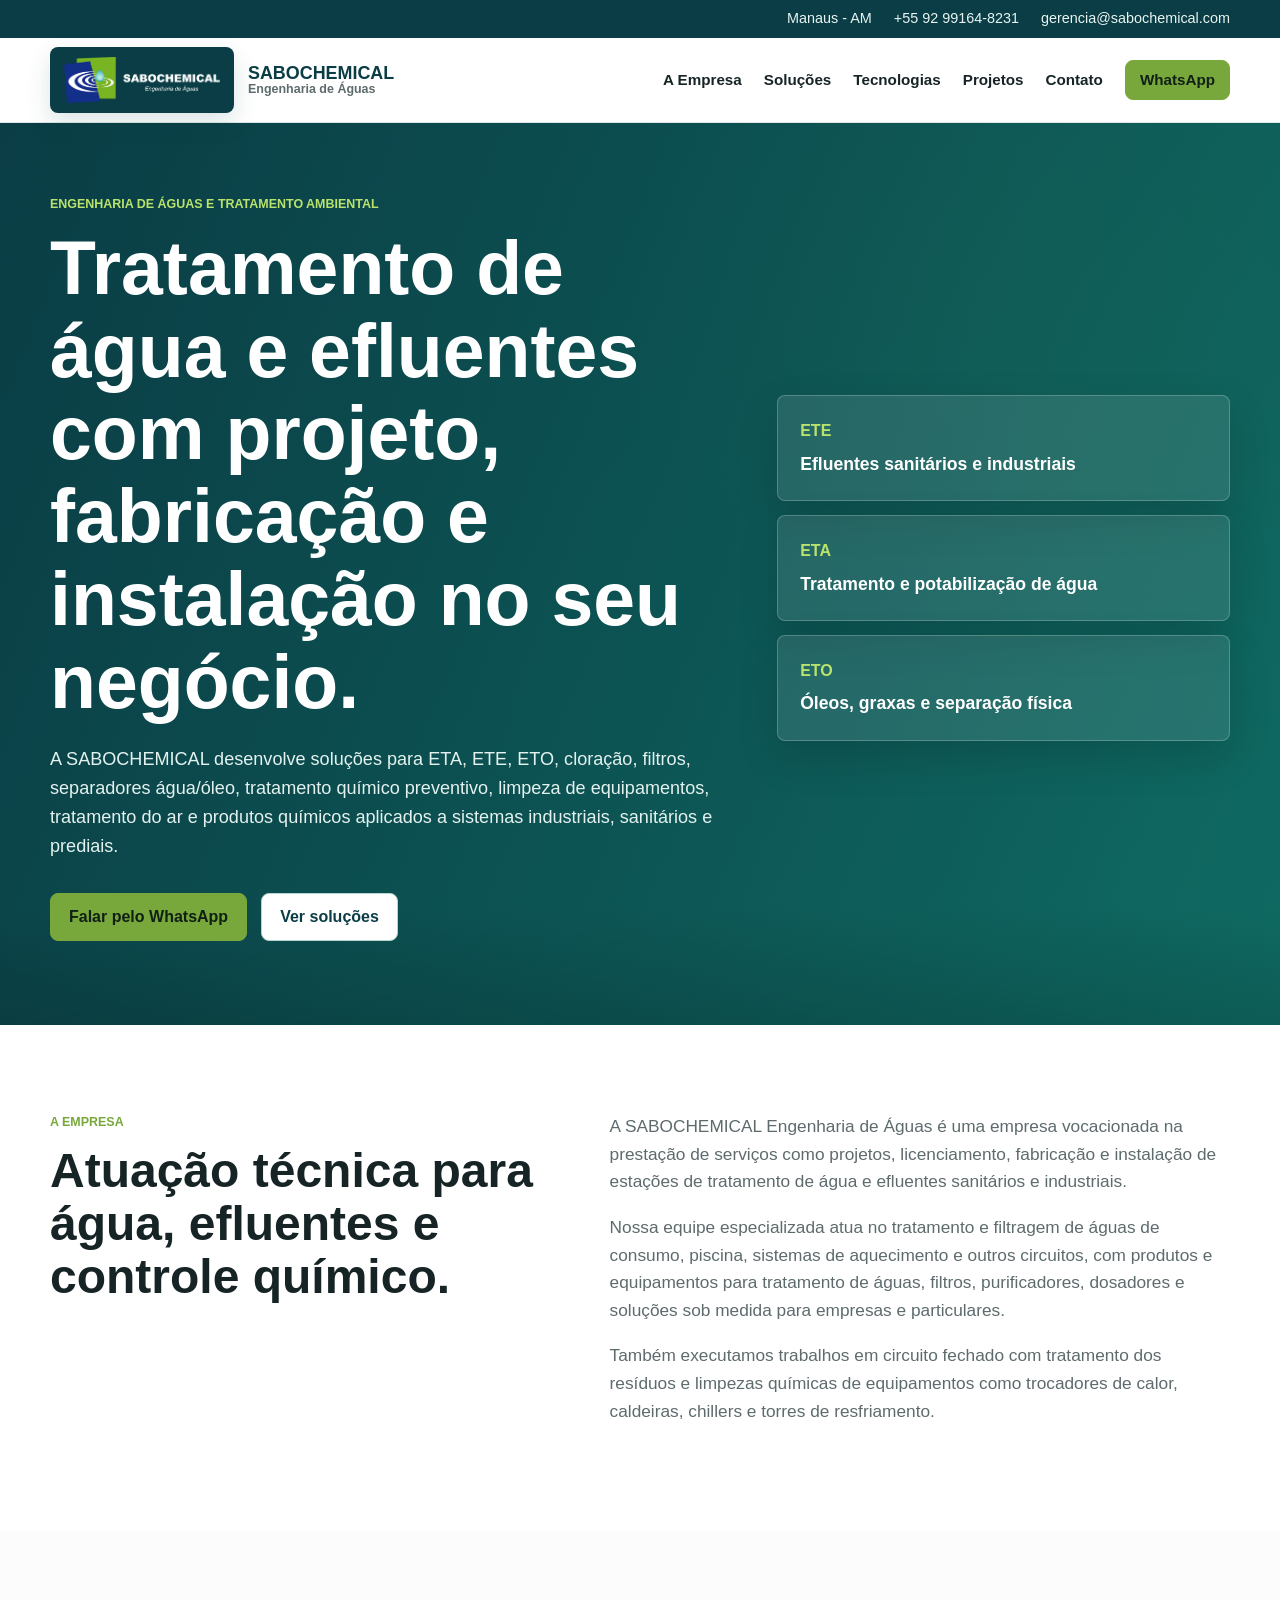
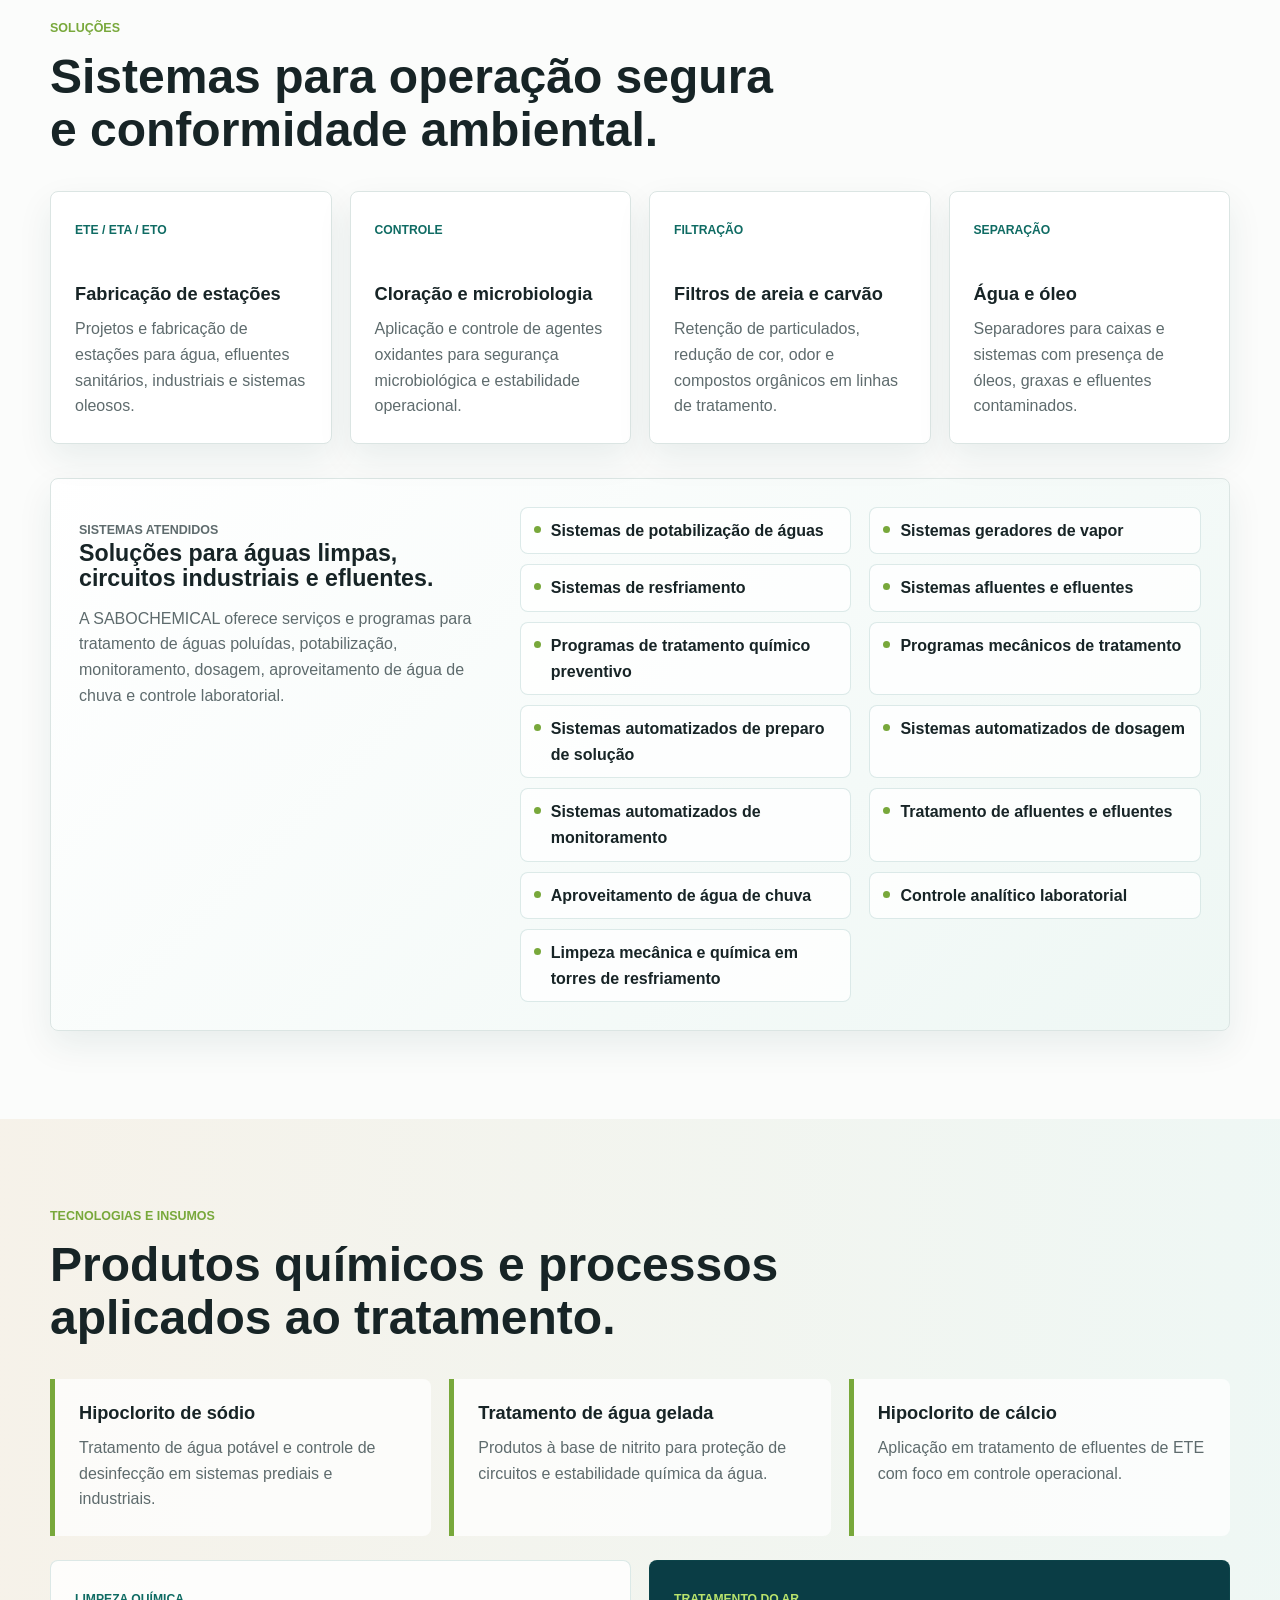
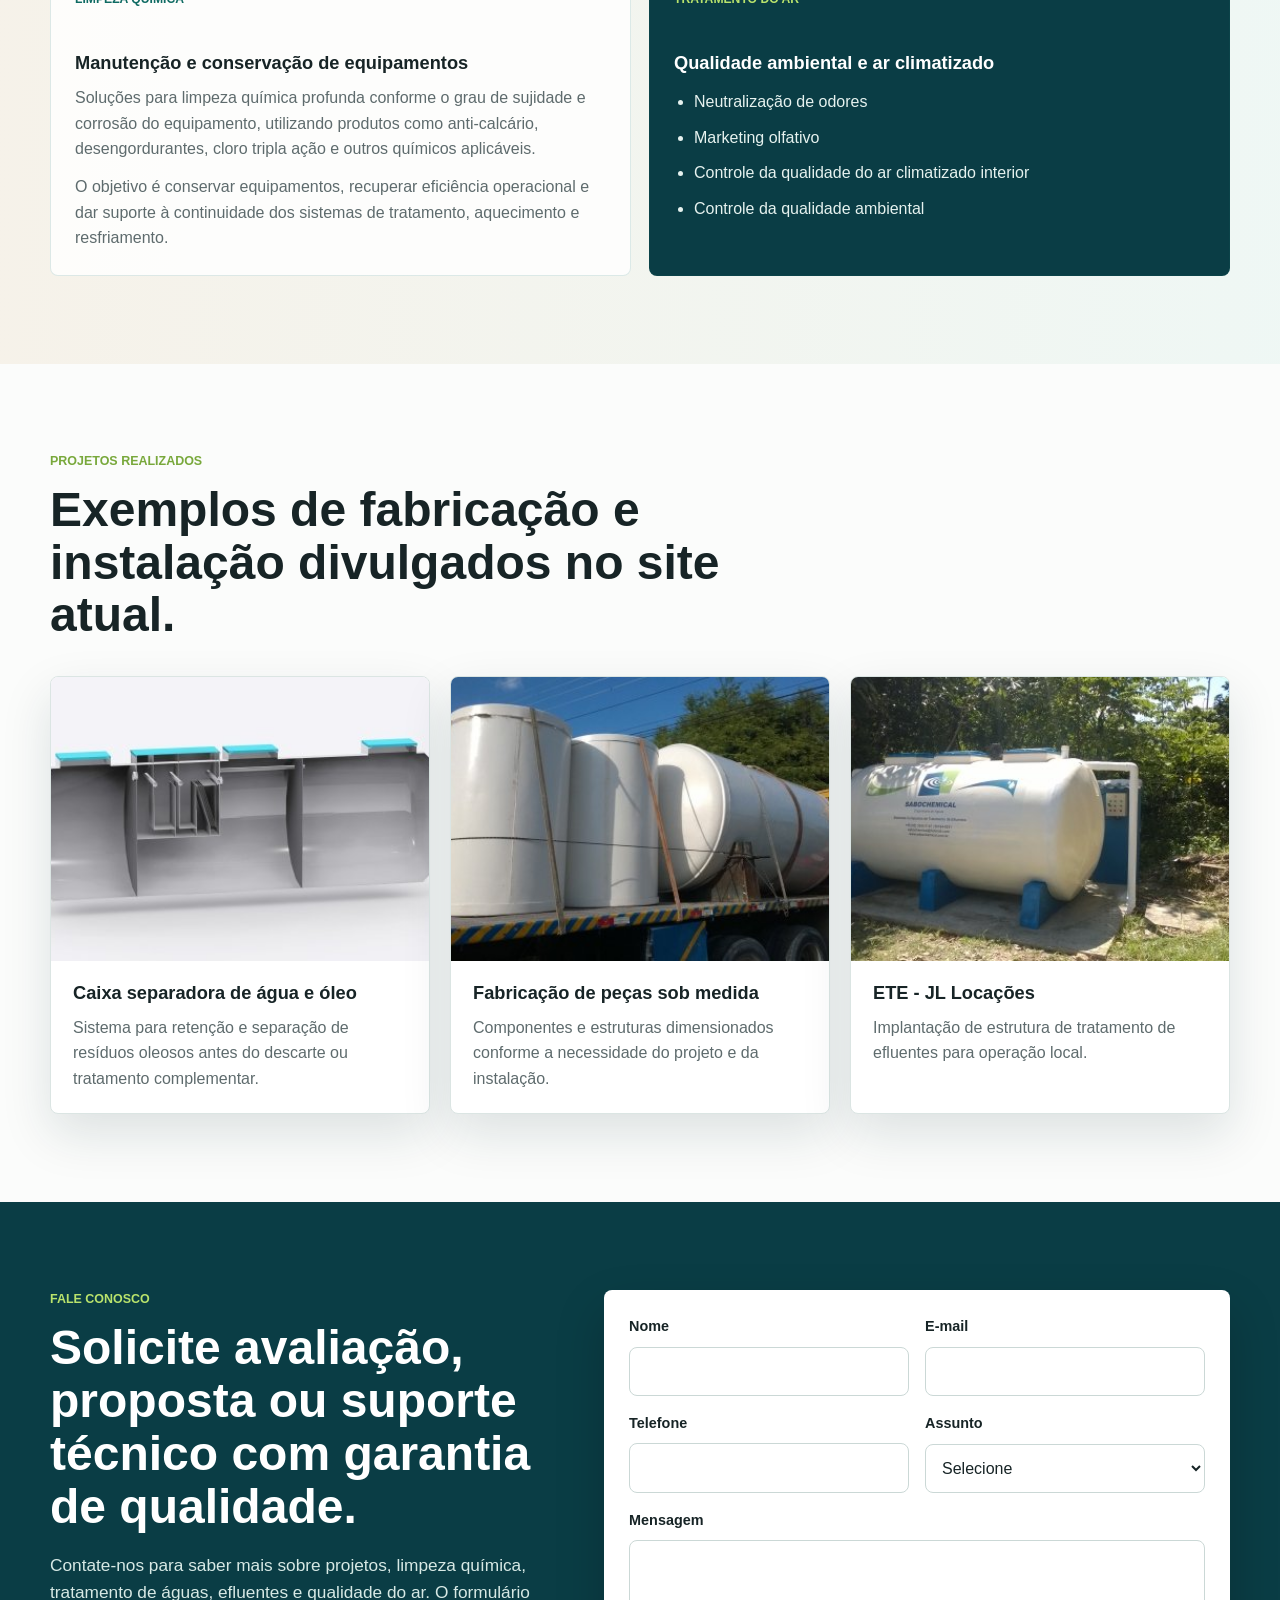
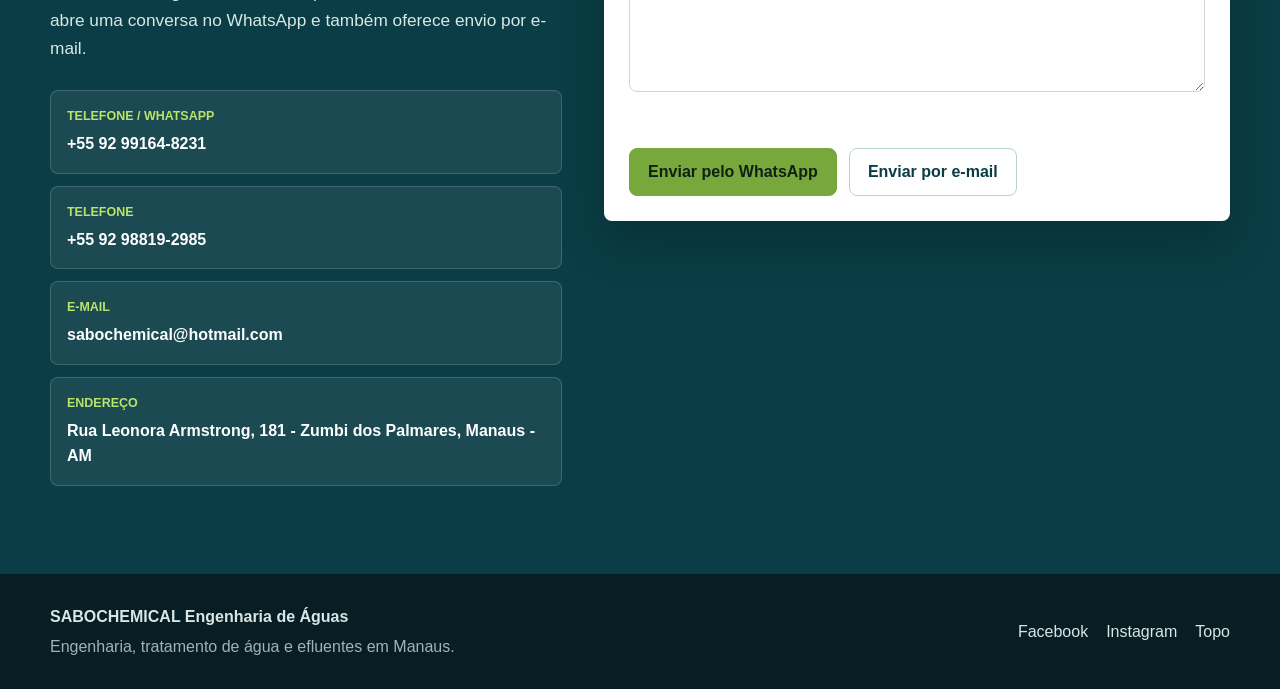
==== index.html @ 64786582 "Add complete institutional service content" ====
<!doctype html>
<html lang="pt-BR">
  <head>
    <meta charset="utf-8">
    <meta name="viewport" content="width=device-width, initial-scale=1">
    <title>SABOCHEMICAL | Engenharia de Águas e Tratamento em Manaus</title>
    <meta name="description" content="Soluções em engenharia de águas, tratamento de água e efluentes, sistemas de potabilização, geradores de vapor, resfriamento, limpeza química, tratamento do ar e produtos químicos em Manaus.">
    <meta name="robots" content="index, follow">
    <meta name="theme-color" content="#0f6b63">
    <meta property="og:title" content="SABOCHEMICAL Engenharia de Águas e Tratamento">
    <meta property="og:description" content="Projetos, licenciamento, fabricação, instalação, tratamento químico, limpeza de equipamentos, tratamento do ar e sistemas para água e efluentes em Manaus.">
    <meta property="og:type" content="website">
    <meta property="og:image" content="assets/logo-sabochemical.png">
    <link rel="canonical" href="https://sabochemical.com/">
    <link rel="preload" href="styles.css" as="style">
    <link rel="stylesheet" href="styles.css">
    <script type="application/ld+json">
      {
        "@context": "https://schema.org",
        "@type": "LocalBusiness",
        "name": "SABOCHEMICAL Engenharia de Águas",
        "image": "https://sabochemical.com/assets/logo-sabochemical.png",
        "telephone": ["+55 92 99164-8231", "+55 92 98819-2985"],
        "email": "gerencia@sabochemical.com",
        "address": {
          "@type": "PostalAddress",
          "streetAddress": "Rua Leonora Armstrong, 181 - Zumbi dos Palmares",
          "addressLocality": "Manaus",
          "addressRegion": "AM",
          "addressCountry": "BR"
        },
        "areaServed": "Manaus e Amazonas",
        "url": "https://sabochemical.com/"
      }
    </script>
  </head>
  <body>
    <a class="skip-link" href="#conteudo">Pular para o conteúdo</a>

    <header class="site-header" data-header>
      <div class="topbar">
        <div class="container topbar__inner">
          <span>Manaus - AM</span>
          <a href="tel:+5592991648231">+55 92 99164-8231</a>
          <a href="mailto:gerencia@sabochemical.com">gerencia@sabochemical.com</a>
        </div>
      </div>

      <nav class="nav container" aria-label="Navegação principal">
        <a class="brand" href="#inicio" aria-label="SABOCHEMICAL - início">
          <span class="brand__mark" aria-hidden="true">
            <img src="assets/logo-sabochemical.png" alt="">
          </span>
          <span class="brand__text">
            <strong>SABOCHEMICAL</strong>
            <small>Engenharia de Águas</small>
          </span>
        </a>

        <button class="nav-toggle" type="button" aria-expanded="false" aria-controls="menu-principal" data-menu-toggle>
          <span></span>
          <span></span>
          <span></span>
          <span class="sr-only">Abrir menu</span>
        </button>

        <div class="nav-menu" id="menu-principal" data-menu>
          <a href="#empresa">A Empresa</a>
          <a href="#solucoes">Soluções</a>
          <a href="#tecnologias">Tecnologias</a>
          <a href="#projetos">Projetos</a>
          <a href="#contato">Contato</a>
          <a class="button button--small button--whatsapp" href="https://wa.me/5592991648231?text=Olá%2C%20vim%20pelo%20site%20da%20SABOCHEMICAL%20e%20gostaria%20de%20atendimento." target="_blank" rel="noopener">WhatsApp</a>
        </div>
      </nav>
    </header>

    <main id="conteudo">
      <section class="hero" id="inicio" aria-labelledby="hero-title">
        <div class="container hero__grid">
          <div class="hero__content">
            <p class="eyebrow">Engenharia de águas e tratamento ambiental</p>
            <h1 id="hero-title">Tratamento de água e efluentes com projeto, fabricação e instalação no seu negócio.</h1>
            <p class="hero__text">
              A SABOCHEMICAL desenvolve soluções para ETA, ETE, ETO, cloração, filtros,
              separadores água/óleo, tratamento químico preventivo, limpeza de equipamentos,
              tratamento do ar e produtos químicos aplicados a sistemas industriais, sanitários e prediais.
            </p>
            <div class="hero__actions" aria-label="Ações principais">
              <a class="button button--primary" href="https://wa.me/5592991648231?text=Olá%2C%20preciso%20de%20uma%20solução%20para%20tratamento%20de%20água%20ou%20efluentes." target="_blank" rel="noopener">Falar pelo WhatsApp</a>
              <a class="button button--secondary" href="#solucoes">Ver soluções</a>
            </div>
          </div>

          <div class="hero__panel" aria-label="Resumo de atuação">
            <div class="metric">
              <span>ETE</span>
              <strong>Efluentes sanitários e industriais</strong>
            </div>
            <div class="metric">
              <span>ETA</span>
              <strong>Tratamento e potabilização de água</strong>
            </div>
            <div class="metric">
              <span>ETO</span>
              <strong>Óleos, graxas e separação física</strong>
            </div>
          </div>
        </div>
      </section>

      <section class="section section--split" id="empresa" aria-labelledby="empresa-title">
        <div class="container split">
          <div>
            <p class="eyebrow">A Empresa</p>
            <h2 id="empresa-title">Atuação técnica para água, efluentes e controle químico.</h2>
          </div>
          <div class="copy">
            <p>
              A SABOCHEMICAL Engenharia de Águas é uma empresa vocacionada na prestação de serviços
              como projetos, licenciamento, fabricação e instalação de estações de tratamento de água
              e efluentes sanitários e industriais.
            </p>
            <p>
              Nossa equipe especializada atua no tratamento e filtragem de águas de consumo, piscina,
              sistemas de aquecimento e outros circuitos, com produtos e equipamentos para tratamento
              de águas, filtros, purificadores, dosadores e soluções sob medida para empresas e particulares.
            </p>
            <p>
              Também executamos trabalhos em circuito fechado com tratamento dos resíduos e limpezas
              químicas de equipamentos como trocadores de calor, caldeiras, chillers e torres de resfriamento.
            </p>
          </div>
        </div>
      </section>

      <section class="section" id="solucoes" aria-labelledby="solucoes-title">
        <div class="container">
          <div class="section-heading">
            <p class="eyebrow">Soluções</p>
            <h2 id="solucoes-title">Sistemas para operação segura e conformidade ambiental.</h2>
          </div>

          <div class="cards cards--four">
            <article class="card">
              <span class="card__tag">ETE / ETA / ETO</span>
              <h3>Fabricação de estações</h3>
              <p>Projetos e fabricação de estações para água, efluentes sanitários, industriais e sistemas oleosos.</p>
            </article>
            <article class="card">
              <span class="card__tag">Controle</span>
              <h3>Cloração e microbiologia</h3>
              <p>Aplicação e controle de agentes oxidantes para segurança microbiológica e estabilidade operacional.</p>
            </article>
            <article class="card">
              <span class="card__tag">Filtração</span>
              <h3>Filtros de areia e carvão</h3>
              <p>Retenção de particulados, redução de cor, odor e compostos orgânicos em linhas de tratamento.</p>
            </article>
            <article class="card">
              <span class="card__tag">Separação</span>
              <h3>Água e óleo</h3>
              <p>Separadores para caixas e sistemas com presença de óleos, graxas e efluentes contaminados.</p>
            </article>
          </div>

          <div class="systems-panel" id="sistemas">
            <div>
              <p class="eyebrow">Sistemas atendidos</p>
              <h3>Soluções para águas limpas, circuitos industriais e efluentes.</h3>
              <p>
                A SABOCHEMICAL oferece serviços e programas para tratamento de águas poluídas,
                potabilização, monitoramento, dosagem, aproveitamento de água de chuva e controle laboratorial.
              </p>
            </div>
            <ul class="systems-list" aria-label="Sistemas atendidos pela SABOCHEMICAL">
              <li>Sistemas de potabilização de águas</li>
              <li>Sistemas geradores de vapor</li>
              <li>Sistemas de resfriamento</li>
              <li>Sistemas afluentes e efluentes</li>
              <li>Programas de tratamento químico preventivo</li>
              <li>Programas mecânicos de tratamento</li>
              <li>Sistemas automatizados de preparo de solução</li>
              <li>Sistemas automatizados de dosagem</li>
              <li>Sistemas automatizados de monitoramento</li>
              <li>Tratamento de afluentes e efluentes</li>
              <li>Aproveitamento de água de chuva</li>
              <li>Controle analítico laboratorial</li>
              <li>Limpeza mecânica e química em torres de resfriamento</li>
            </ul>
          </div>
        </div>
      </section>

      <section class="section section--accent" id="tecnologias" aria-labelledby="tecnologias-title">
        <div class="container">
          <div class="section-heading">
            <p class="eyebrow">Tecnologias e insumos</p>
            <h2 id="tecnologias-title">Produtos químicos e processos aplicados ao tratamento.</h2>
          </div>

          <div class="technology-list">
            <article>
              <h3>Hipoclorito de sódio</h3>
              <p>Tratamento de água potável e controle de desinfecção em sistemas prediais e industriais.</p>
            </article>
            <article>
              <h3>Tratamento de água gelada</h3>
              <p>Produtos à base de nitrito para proteção de circuitos e estabilidade química da água.</p>
            </article>
            <article>
              <h3>Hipoclorito de cálcio</h3>
              <p>Aplicação em tratamento de efluentes de ETE com foco em controle operacional.</p>
            </article>
          </div>

          <div class="specialty-grid">
            <article class="specialty-card">
              <span class="card__tag">Limpeza química</span>
              <h3>Manutenção e conservação de equipamentos</h3>
              <p>
                Soluções para limpeza química profunda conforme o grau de sujidade e corrosão do equipamento,
                utilizando produtos como anti-calcário, desengordurantes, cloro tripla ação e outros químicos aplicáveis.
              </p>
              <p>
                O objetivo é conservar equipamentos, recuperar eficiência operacional e dar suporte à continuidade
                dos sistemas de tratamento, aquecimento e resfriamento.
              </p>
            </article>
            <article class="specialty-card specialty-card--dark">
              <span class="card__tag">Tratamento do ar</span>
              <h3>Qualidade ambiental e ar climatizado</h3>
              <ul>
                <li>Neutralização de odores</li>
                <li>Marketing olfativo</li>
                <li>Controle da qualidade do ar climatizado interior</li>
                <li>Controle da qualidade ambiental</li>
              </ul>
            </article>
          </div>
        </div>
      </section>

      <section class="section" id="projetos" aria-labelledby="projetos-title">
        <div class="container">
          <div class="section-heading">
            <p class="eyebrow">Projetos realizados</p>
            <h2 id="projetos-title">Exemplos de fabricação e instalação divulgados no site atual.</h2>
          </div>

          <div class="project-grid">
            <article class="project">
              <img src="assets/projeto-separador-agua-oleo.jpg" alt="Projeto de caixa separadora de água e óleo executado pela SABOCHEMICAL" loading="lazy">
              <div>
                <h3>Caixa separadora de água e óleo</h3>
                <p>Sistema para retenção e separação de resíduos oleosos antes do descarte ou tratamento complementar.</p>
              </div>
            </article>
            <article class="project">
              <img src="assets/projeto-pecas-sob-medida.jpg" alt="Fabricação de peças sob medida para tratamento de água e efluentes" loading="lazy">
              <div>
                <h3>Fabricação de peças sob medida</h3>
                <p>Componentes e estruturas dimensionados conforme a necessidade do projeto e da instalação.</p>
              </div>
            </article>
            <article class="project">
              <img src="assets/projeto-ete-jl-locacao.jpg" alt="Estação de tratamento de efluentes para JL Locações" loading="lazy">
              <div>
                <h3>ETE - JL Locações</h3>
                <p>Implantação de estrutura de tratamento de efluentes para operação local.</p>
              </div>
            </article>
          </div>
        </div>
      </section>

      <section class="section contact" id="contato" aria-labelledby="contato-title">
        <div class="container contact__grid">
          <div>
            <p class="eyebrow">Fale conosco</p>
            <h2 id="contato-title">Solicite avaliação, proposta ou suporte técnico com garantia de qualidade.</h2>
            <p class="contact__intro">
              Contate-nos para saber mais sobre projetos, limpeza química, tratamento de águas, efluentes e qualidade do ar. O formulário abre uma conversa no
              WhatsApp e também oferece envio por e-mail.
            </p>

            <div class="contact-links" aria-label="Canais de contato">
              <a href="tel:+5592991648231">
                <span>Telefone / WhatsApp</span>
                <strong>+55 92 99164-8231</strong>
              </a>
              <a href="tel:+5592988192985">
                <span>Telefone</span>
                <strong>+55 92 98819-2985</strong>
              </a>
              <a href="mailto:sabochemical@hotmail.com,gerencia@sabochemical.com">
                <span>E-mail</span>
                <strong>sabochemical@hotmail.com</strong>
              </a>
              <address>
                <span>Endereço</span>
                <strong>Rua Leonora Armstrong, 181 - Zumbi dos Palmares, Manaus - AM</strong>
              </address>
            </div>
          </div>

          <form class="contact-form" data-contact-form novalidate>
            <div class="form-field">
              <label for="nome">Nome</label>
              <input id="nome" name="nome" type="text" autocomplete="name" required>
            </div>
            <div class="form-field">
              <label for="email">E-mail</label>
              <input id="email" name="email" type="email" autocomplete="email" required>
            </div>
            <div class="form-field">
              <label for="telefone">Telefone</label>
              <input id="telefone" name="telefone" type="tel" autocomplete="tel" required>
            </div>
            <div class="form-field">
              <label for="assunto">Assunto</label>
              <select id="assunto" name="assunto" required>
                <option value="">Selecione</option>
                <option>Projeto de ETA / ETE / ETO</option>
                <option>Filtros, cloração ou produtos químicos</option>
                <option>Separador água/óleo</option>
                <option>Manutenção ou suporte técnico</option>
              </select>
            </div>
            <div class="form-field form-field--full">
              <label for="mensagem">Mensagem</label>
              <textarea id="mensagem" name="mensagem" rows="5" required></textarea>
            </div>
            <p class="form-status" data-form-status aria-live="polite"></p>
            <div class="form-actions">
              <button class="button button--primary" type="submit">Enviar pelo WhatsApp</button>
              <button class="button button--secondary" type="button" data-email-button>Enviar por e-mail</button>
            </div>
          </form>
        </div>
      </section>
    </main>

    <footer class="site-footer">
      <div class="container footer__inner">
        <div>
          <strong>SABOCHEMICAL Engenharia de Águas</strong>
          <p>Engenharia, tratamento de água e efluentes em Manaus.</p>
        </div>
        <div class="footer__links">
          <a href="https://www.facebook.com/sabochemical" target="_blank" rel="noopener">Facebook</a>
          <a href="https://www.instagram.com/sabochemical_eng/" target="_blank" rel="noopener">Instagram</a>
          <a href="#inicio">Topo</a>
        </div>
      </div>
    </footer>

    <script src="script.js" defer></script>
  </body>
</html>
---- styles.css ----
:root {
  --color-ink: #172426;
  --color-muted: #5e6b6d;
  --color-line: #dbe5e3;
  --color-surface: #ffffff;
  --color-soft: #eef7f4;
  --color-deep: #0a3d45;
  --color-teal: #0f6b63;
  --color-green: #78a83b;
  --color-sky: #d9edf5;
  --color-warm: #f5f0e6;
  --shadow: 0 20px 50px rgba(14, 48, 52, 0.13);
  --radius: 8px;
  --container: 1180px;
}

* {
  box-sizing: border-box;
}

html {
  scroll-behavior: smooth;
}

body {
  margin: 0;
  color: var(--color-ink);
  font-family: Arial, Helvetica, sans-serif;
  line-height: 1.6;
  background: #fbfcfb;
}

body.menu-open {
  overflow: hidden;
}

img {
  display: block;
  max-width: 100%;
}

a {
  color: inherit;
  text-decoration: none;
}

a:hover {
  color: var(--color-teal);
}

button,
input,
select,
textarea {
  font: inherit;
}

button {
  cursor: pointer;
}

:focus-visible {
  outline: 3px solid rgba(120, 168, 59, 0.7);
  outline-offset: 3px;
}

.container {
  width: min(100% - 32px, var(--container));
  margin: 0 auto;
}

.skip-link {
  position: fixed;
  top: 12px;
  left: 12px;
  z-index: 999;
  transform: translateY(-150%);
  padding: 10px 14px;
  background: var(--color-deep);
  color: #ffffff;
  border-radius: var(--radius);
}

.skip-link:focus {
  transform: translateY(0);
}

.sr-only {
  position: absolute;
  width: 1px;
  height: 1px;
  padding: 0;
  margin: -1px;
  overflow: hidden;
  clip: rect(0, 0, 0, 0);
  white-space: nowrap;
  border: 0;
}

.site-header {
  position: sticky;
  top: 0;
  z-index: 20;
  background: rgba(255, 255, 255, 0.96);
  border-bottom: 1px solid rgba(219, 229, 227, 0.9);
  backdrop-filter: blur(16px);
}

.topbar {
  background: var(--color-deep);
  color: #e9f4f1;
  font-size: 0.9rem;
}

.topbar__inner {
  min-height: 38px;
  display: flex;
  align-items: center;
  justify-content: flex-end;
  gap: 22px;
  flex-wrap: wrap;
}

.topbar a:hover {
  color: #ffffff;
}

.nav {
  min-height: 84px;
  display: flex;
  align-items: center;
  justify-content: space-between;
  gap: 20px;
}

.brand {
  display: inline-flex;
  align-items: center;
  gap: 14px;
  min-width: 330px;
}

.brand__mark {
  display: inline-flex;
  align-items: center;
  justify-content: center;
  width: 184px;
  min-width: 184px;
  height: 66px;
  padding: 8px 14px;
  border-radius: var(--radius);
  background: var(--color-deep);
  box-shadow: 0 10px 24px rgba(10, 61, 69, 0.14);
}

.brand__mark img {
  width: 100%;
  height: auto;
}

.brand__text {
  display: grid;
  gap: 1px;
  color: var(--color-deep);
  line-height: 1.05;
}

.brand__text strong {
  font-size: 1.12rem;
  letter-spacing: 0;
}

.brand__text small {
  color: var(--color-muted);
  font-size: 0.78rem;
  font-weight: 700;
}

.nav-menu {
  display: flex;
  align-items: center;
  justify-content: flex-end;
  gap: 22px;
  font-size: 0.95rem;
  font-weight: 700;
}

.nav-toggle {
  display: none;
  width: 44px;
  height: 44px;
  padding: 9px;
  border: 1px solid var(--color-line);
  border-radius: var(--radius);
  background: #ffffff;
}

.nav-toggle span:not(.sr-only) {
  display: block;
  height: 2px;
  margin: 5px 0;
  background: var(--color-deep);
}

.button {
  display: inline-flex;
  align-items: center;
  justify-content: center;
  min-height: 48px;
  padding: 12px 18px;
  border: 1px solid transparent;
  border-radius: var(--radius);
  font-weight: 700;
  line-height: 1.2;
  text-align: center;
}

.button--small {
  min-height: 40px;
  padding: 10px 14px;
}

.button--primary,
.button--whatsapp {
  background: var(--color-green);
  color: #102015;
  border-color: var(--color-green);
}

.button--primary:hover,
.button--whatsapp:hover {
  background: #66922e;
  color: #ffffff;
}

.button--secondary {
  color: var(--color-deep);
  background: #ffffff;
  border-color: #b6d4ce;
}

.button--secondary:hover {
  background: var(--color-soft);
}

.hero {
  position: relative;
  overflow: hidden;
  background:
    linear-gradient(110deg, rgba(10, 61, 69, 0.95), rgba(15, 107, 99, 0.82)),
    radial-gradient(circle at 80% 20%, rgba(120, 168, 59, 0.25), transparent 32%),
    linear-gradient(135deg, #0a3d45 0%, #0f6b63 100%);
  color: #ffffff;
}

.hero::after {
  content: "";
  position: absolute;
  inset: auto 0 0;
  height: 120px;
  background: linear-gradient(180deg, transparent, rgba(0, 0, 0, 0.14));
}

.hero__grid {
  position: relative;
  z-index: 1;
  min-height: calc(100vh - 122px);
  display: grid;
  grid-template-columns: minmax(0, 1.2fr) minmax(290px, 0.8fr);
  gap: 48px;
  align-items: center;
  padding: 72px 0 84px;
}

.eyebrow {
  margin: 0 0 12px;
  color: var(--color-green);
  font-size: 0.78rem;
  font-weight: 800;
  letter-spacing: 0;
  text-transform: uppercase;
}

.hero .eyebrow {
  color: #b9e36c;
}

h1,
h2,
h3,
p {
  overflow-wrap: anywhere;
}

h1,
h2,
h3 {
  margin: 0;
  line-height: 1.1;
}

h1 {
  max-width: 870px;
  font-size: 4.7rem;
}

h2 {
  font-size: 3rem;
}

h3 {
  font-size: 1.14rem;
}

.hero__text {
  max-width: 740px;
  margin: 22px 0 0;
  color: #e4f2ef;
  font-size: 1.13rem;
}

.hero__actions {
  display: flex;
  flex-wrap: wrap;
  gap: 14px;
  margin-top: 32px;
}

.hero__panel {
  display: grid;
  gap: 14px;
}

.metric {
  padding: 22px;
  border: 1px solid rgba(255, 255, 255, 0.22);
  border-radius: var(--radius);
  background: rgba(255, 255, 255, 0.1);
  box-shadow: 0 16px 40px rgba(0, 0, 0, 0.15);
}

.metric span {
  display: block;
  color: #b9e36c;
  font-weight: 800;
}

.metric strong {
  display: block;
  margin-top: 6px;
  font-size: 1.1rem;
}

.section {
  padding: 88px 0;
}

.section--split {
  background: var(--color-surface);
}

.section--accent {
  background:
    linear-gradient(90deg, rgba(245, 240, 230, 0.84), rgba(238, 247, 244, 0.94));
}

.split {
  display: grid;
  grid-template-columns: minmax(260px, 0.9fr) minmax(0, 1.1fr);
  gap: 52px;
  align-items: start;
}

.copy p,
.contact__intro {
  margin: 0 0 18px;
  color: var(--color-muted);
  font-size: 1.08rem;
}

.section-heading {
  max-width: 760px;
  margin-bottom: 34px;
}

.cards {
  display: grid;
  gap: 18px;
}

.cards--four {
  grid-template-columns: repeat(4, minmax(0, 1fr));
}

.card {
  min-height: 250px;
  padding: 24px;
  border: 1px solid var(--color-line);
  border-radius: var(--radius);
  background: #ffffff;
  box-shadow: 0 14px 35px rgba(10, 61, 69, 0.08);
}

.card__tag {
  display: inline-block;
  margin-bottom: 44px;
  color: var(--color-teal);
  font-size: 0.76rem;
  font-weight: 800;
  text-transform: uppercase;
}

.card p,
.technology-list p,
.project p {
  margin: 12px 0 0;
  color: var(--color-muted);
}

.technology-list {
  display: grid;
  grid-template-columns: repeat(3, minmax(0, 1fr));
  gap: 18px;
}


.systems-panel {
  display: grid;
  grid-template-columns: minmax(260px, 0.75fr) minmax(0, 1.25fr);
  gap: 32px;
  align-items: start;
  margin-top: 34px;
  padding: 28px;
  border: 1px solid var(--color-line);
  border-radius: var(--radius);
  background: linear-gradient(135deg, #ffffff, var(--color-soft));
  box-shadow: 0 14px 35px rgba(10, 61, 69, 0.08);
}

.systems-panel h3 {
  font-size: 1.45rem;
}

.systems-panel p {
  margin: 14px 0 0;
  color: var(--color-muted);
}

.systems-list {
  display: grid;
  grid-template-columns: repeat(2, minmax(0, 1fr));
  gap: 10px 18px;
  margin: 0;
  padding: 0;
  list-style: none;
}

.systems-list li {
  position: relative;
  min-height: 44px;
  padding: 10px 12px 10px 30px;
  border: 1px solid rgba(15, 107, 99, 0.14);
  border-radius: var(--radius);
  background: rgba(255, 255, 255, 0.78);
  color: var(--color-ink);
  font-weight: 700;
}

.systems-list li::before {
  content: "";
  position: absolute;
  top: 18px;
  left: 13px;
  width: 7px;
  height: 7px;
  border-radius: 50%;
  background: var(--color-green);
}

.specialty-grid {
  display: grid;
  grid-template-columns: minmax(0, 1fr) minmax(0, 1fr);
  gap: 18px;
  margin-top: 24px;
}

.specialty-card {
  padding: 24px;
  border: 1px solid rgba(15, 107, 99, 0.14);
  border-radius: var(--radius);
  background: rgba(255, 255, 255, 0.82);
}

.specialty-card p {
  margin: 12px 0 0;
  color: var(--color-muted);
}

.specialty-card ul {
  display: grid;
  gap: 10px;
  margin: 16px 0 0;
  padding-left: 20px;
}

.specialty-card--dark {
  background: var(--color-deep);
  color: #ffffff;
}

.specialty-card--dark .card__tag,
.specialty-card--dark p {
  color: #b9e36c;
}

.specialty-card--dark li {
  color: #e6f2ef;
}
.technology-list article {
  padding: 24px;
  border-left: 5px solid var(--color-green);
  background: rgba(255, 255, 255, 0.74);
  border-radius: 0 var(--radius) var(--radius) 0;
}

.project-grid {
  display: grid;
  grid-template-columns: repeat(3, minmax(0, 1fr));
  gap: 20px;
}

.project {
  overflow: hidden;
  border: 1px solid var(--color-line);
  border-radius: var(--radius);
  background: #ffffff;
  box-shadow: var(--shadow);
}

.project img {
  width: 100%;
  aspect-ratio: 4 / 3;
  object-fit: cover;
  background: var(--color-soft);
}

.project div {
  padding: 22px;
}

.contact {
  background: var(--color-deep);
  color: #ffffff;
}

.contact .eyebrow {
  color: #b9e36c;
}

.contact__grid {
  display: grid;
  grid-template-columns: minmax(0, 0.9fr) minmax(320px, 1.1fr);
  gap: 42px;
  align-items: start;
}

.contact__intro {
  color: #d7e9e5;
  margin-top: 18px;
}

.contact-links {
  display: grid;
  gap: 12px;
  margin-top: 28px;
}

.contact-links a,
.contact-links address {
  display: block;
  margin: 0;
  padding: 16px;
  border: 1px solid rgba(255, 255, 255, 0.16);
  border-radius: var(--radius);
  background: rgba(255, 255, 255, 0.07);
  font-style: normal;
}

.contact-links span {
  display: block;
  color: #b9e36c;
  font-size: 0.78rem;
  font-weight: 800;
  text-transform: uppercase;
}

.contact-links strong {
  display: block;
  margin-top: 4px;
  overflow-wrap: anywhere;
}

.contact-form {
  display: grid;
  grid-template-columns: repeat(2, minmax(0, 1fr));
  gap: 16px;
  padding: 24px;
  border: 1px solid rgba(255, 255, 255, 0.14);
  border-radius: var(--radius);
  background: #ffffff;
  color: var(--color-ink);
  box-shadow: 0 22px 50px rgba(0, 0, 0, 0.2);
}

.form-field {
  display: grid;
  gap: 8px;
}

.form-field--full,
.form-status,
.form-actions {
  grid-column: 1 / -1;
}

label {
  font-size: 0.9rem;
  font-weight: 800;
}

input,
select,
textarea {
  width: 100%;
  min-height: 48px;
  padding: 11px 12px;
  color: var(--color-ink);
  border: 1px solid #cbd8d6;
  border-radius: var(--radius);
  background: #ffffff;
}

textarea {
  min-height: 140px;
  resize: vertical;
}

input[aria-invalid="true"],
select[aria-invalid="true"],
textarea[aria-invalid="true"] {
  border-color: #b42318;
  box-shadow: 0 0 0 3px rgba(180, 35, 24, 0.12);
}

.form-status {
  min-height: 24px;
  margin: 0;
  color: #b42318;
  font-weight: 700;
}

.form-status.is-success {
  color: var(--color-teal);
}

.form-actions {
  display: flex;
  flex-wrap: wrap;
  gap: 12px;
}

.site-footer {
  padding: 30px 0;
  background: #071f24;
  color: #d9e6e4;
}

.footer__inner {
  display: flex;
  align-items: center;
  justify-content: space-between;
  gap: 24px;
}

.footer__inner p {
  margin: 4px 0 0;
  color: #9fb5b3;
}

.footer__links {
  display: flex;
  gap: 18px;
  flex-wrap: wrap;
}

@media (max-width: 1040px) {
  .cards--four,
  .project-grid {
    grid-template-columns: repeat(2, minmax(0, 1fr));
  }

  .technology-list,
  .specialty-grid,
  .systems-panel {
    grid-template-columns: 1fr;
  }

  .systems-list {
    grid-template-columns: 1fr;
  }
}

@media (max-width: 860px) {
  .topbar__inner {
    justify-content: center;
    gap: 10px 16px;
    padding: 8px 0;
  }

  .nav {
    min-height: 72px;
  }

  .brand {
    min-width: 0;
  }

  .brand__mark {
    width: 156px;
    min-width: 156px;
    height: 56px;
  }

  .brand__text strong {
    font-size: 1rem;
  }

  .nav-toggle {
    display: inline-block;
  }

  .nav-menu {
    position: fixed;
    top: var(--menu-top, 110px);
    left: 16px;
    right: 16px;
    display: grid;
    gap: 8px;
    padding: 18px;
    border: 1px solid var(--color-line);
    border-radius: var(--radius);
    background: #ffffff;
    box-shadow: var(--shadow);
    transform: translateY(-16px);
    visibility: hidden;
    opacity: 0;
    pointer-events: none;
    transition: opacity 160ms ease, transform 160ms ease, visibility 160ms ease;
  }

  .nav-menu.is-open {
    transform: translateY(0);
    visibility: visible;
    opacity: 1;
    pointer-events: auto;
  }

  .nav-menu a:not(.button) {
    padding: 10px 4px;
  }

  .hero__grid,
  .split,
  .contact__grid {
    grid-template-columns: 1fr;
  }

  .hero__grid {
    min-height: auto;
    padding: 58px 0 68px;
  }

  .hero__panel {
    grid-template-columns: repeat(3, minmax(0, 1fr));
  }

  .section {
    padding: 66px 0;
  }

  h1 {
    font-size: 3.25rem;
  }

  h2 {
    font-size: 2.35rem;
  }
}

@media (max-width: 640px) {
  .container {
    width: min(100% - 24px, var(--container));
  }

  .topbar {
    display: none;
  }

  .nav-menu {
    top: 78px;
  }
  .brand {
    gap: 10px;
  }

  .brand__mark {
    width: 148px;
    min-width: 148px;
    height: 54px;
  }

  .brand__text strong {
    font-size: 0.94rem;
  }

  .brand__text small {
    font-size: 0.72rem;
  }


  .hero__panel,
  .cards--four,
  .project-grid,
  .contact-form {
    grid-template-columns: 1fr;
  }

  .hero__actions,
  .form-actions {
    flex-direction: column;
  }

  .button {
    width: 100%;
  }

  .card {
    min-height: 0;
  }

  .card__tag {
    margin-bottom: 24px;
  }

  .footer__inner {
    align-items: flex-start;
    flex-direction: column;
  }

  h1 {
    font-size: 2.45rem;
  }

  h2 {
    font-size: 1.9rem;
  }
}

@media (prefers-reduced-motion: reduce) {
  *,
  *::before,
  *::after {
    scroll-behavior: auto !important;
    transition: none !important;
  }
}
---- styles.css ----
:root {
  --color-ink: #172426;
  --color-muted: #5e6b6d;
  --color-line: #dbe5e3;
  --color-surface: #ffffff;
  --color-soft: #eef7f4;
  --color-deep: #0a3d45;
  --color-teal: #0f6b63;
  --color-green: #78a83b;
  --color-sky: #d9edf5;
  --color-warm: #f5f0e6;
  --shadow: 0 20px 50px rgba(14, 48, 52, 0.13);
  --radius: 8px;
  --container: 1180px;
}

* {
  box-sizing: border-box;
}

html {
  scroll-behavior: smooth;
}

body {
  margin: 0;
  color: var(--color-ink);
  font-family: Arial, Helvetica, sans-serif;
  line-height: 1.6;
  background: #fbfcfb;
}

body.menu-open {
  overflow: hidden;
}

img {
  display: block;
  max-width: 100%;
}

a {
  color: inherit;
  text-decoration: none;
}

a:hover {
  color: var(--color-teal);
}

button,
input,
select,
textarea {
  font: inherit;
}

button {
  cursor: pointer;
}

:focus-visible {
  outline: 3px solid rgba(120, 168, 59, 0.7);
  outline-offset: 3px;
}

.container {
  width: min(100% - 32px, var(--container));
  margin: 0 auto;
}

.skip-link {
  position: fixed;
  top: 12px;
  left: 12px;
  z-index: 999;
  transform: translateY(-150%);
  padding: 10px 14px;
  background: var(--color-deep);
  color: #ffffff;
  border-radius: var(--radius);
}

.skip-link:focus {
  transform: translateY(0);
}

.sr-only {
  position: absolute;
  width: 1px;
  height: 1px;
  padding: 0;
  margin: -1px;
  overflow: hidden;
  clip: rect(0, 0, 0, 0);
  white-space: nowrap;
  border: 0;
}

.site-header {
  position: sticky;
  top: 0;
  z-index: 20;
  background: rgba(255, 255, 255, 0.96);
  border-bottom: 1px solid rgba(219, 229, 227, 0.9);
  backdrop-filter: blur(16px);
}

.topbar {
  background: var(--color-deep);
  color: #e9f4f1;
  font-size: 0.9rem;
}

.topbar__inner {
  min-height: 38px;
  display: flex;
  align-items: center;
  justify-content: flex-end;
  gap: 22px;
  flex-wrap: wrap;
}

.topbar a:hover {
  color: #ffffff;
}

.nav {
  min-height: 84px;
  display: flex;
  align-items: center;
  justify-content: space-between;
  gap: 20px;
}

.brand {
  display: inline-flex;
  align-items: center;
  gap: 14px;
  min-width: 330px;
}

.brand__mark {
  display: inline-flex;
  align-items: center;
  justify-content: center;
  width: 184px;
  min-width: 184px;
  height: 66px;
  padding: 8px 14px;
  border-radius: var(--radius);
  background: var(--color-deep);
  box-shadow: 0 10px 24px rgba(10, 61, 69, 0.14);
}

.brand__mark img {
  width: 100%;
  height: auto;
}

.brand__text {
  display: grid;
  gap: 1px;
  color: var(--color-deep);
  line-height: 1.05;
}

.brand__text strong {
  font-size: 1.12rem;
  letter-spacing: 0;
}

.brand__text small {
  color: var(--color-muted);
  font-size: 0.78rem;
  font-weight: 700;
}

.nav-menu {
  display: flex;
  align-items: center;
  justify-content: flex-end;
  gap: 22px;
  font-size: 0.95rem;
  font-weight: 700;
}

.nav-toggle {
  display: none;
  width: 44px;
  height: 44px;
  padding: 9px;
  border: 1px solid var(--color-line);
  border-radius: var(--radius);
  background: #ffffff;
}

.nav-toggle span:not(.sr-only) {
  display: block;
  height: 2px;
  margin: 5px 0;
  background: var(--color-deep);
}

.button {
  display: inline-flex;
  align-items: center;
  justify-content: center;
  min-height: 48px;
  padding: 12px 18px;
  border: 1px solid transparent;
  border-radius: var(--radius);
  font-weight: 700;
  line-height: 1.2;
  text-align: center;
}

.button--small {
  min-height: 40px;
  padding: 10px 14px;
}

.button--primary,
.button--whatsapp {
  background: var(--color-green);
  color: #102015;
  border-color: var(--color-green);
}

.button--primary:hover,
.button--whatsapp:hover {
  background: #66922e;
  color: #ffffff;
}

.button--secondary {
  color: var(--color-deep);
  background: #ffffff;
  border-color: #b6d4ce;
}

.button--secondary:hover {
  background: var(--color-soft);
}

.hero {
  position: relative;
  overflow: hidden;
  background:
    linear-gradient(110deg, rgba(10, 61, 69, 0.95), rgba(15, 107, 99, 0.82)),
    radial-gradient(circle at 80% 20%, rgba(120, 168, 59, 0.25), transparent 32%),
    linear-gradient(135deg, #0a3d45 0%, #0f6b63 100%);
  color: #ffffff;
}

.hero::after {
  content: "";
  position: absolute;
  inset: auto 0 0;
  height: 120px;
  background: linear-gradient(180deg, transparent, rgba(0, 0, 0, 0.14));
}

.hero__grid {
  position: relative;
  z-index: 1;
  min-height: calc(100vh - 122px);
  display: grid;
  grid-template-columns: minmax(0, 1.2fr) minmax(290px, 0.8fr);
  gap: 48px;
  align-items: center;
  padding: 72px 0 84px;
}

.eyebrow {
  margin: 0 0 12px;
  color: var(--color-green);
  font-size: 0.78rem;
  font-weight: 800;
  letter-spacing: 0;
  text-transform: uppercase;
}

.hero .eyebrow {
  color: #b9e36c;
}

h1,
h2,
h3,
p {
  overflow-wrap: anywhere;
}

h1,
h2,
h3 {
  margin: 0;
  line-height: 1.1;
}

h1 {
  max-width: 870px;
  font-size: 4.7rem;
}

h2 {
  font-size: 3rem;
}

h3 {
  font-size: 1.14rem;
}

.hero__text {
  max-width: 740px;
  margin: 22px 0 0;
  color: #e4f2ef;
  font-size: 1.13rem;
}

.hero__actions {
  display: flex;
  flex-wrap: wrap;
  gap: 14px;
  margin-top: 32px;
}

.hero__panel {
  display: grid;
  gap: 14px;
}

.metric {
  padding: 22px;
  border: 1px solid rgba(255, 255, 255, 0.22);
  border-radius: var(--radius);
  background: rgba(255, 255, 255, 0.1);
  box-shadow: 0 16px 40px rgba(0, 0, 0, 0.15);
}

.metric span {
  display: block;
  color: #b9e36c;
  font-weight: 800;
}

.metric strong {
  display: block;
  margin-top: 6px;
  font-size: 1.1rem;
}

.section {
  padding: 88px 0;
}

.section--split {
  background: var(--color-surface);
}

.section--accent {
  background:
    linear-gradient(90deg, rgba(245, 240, 230, 0.84), rgba(238, 247, 244, 0.94));
}

.split {
  display: grid;
  grid-template-columns: minmax(260px, 0.9fr) minmax(0, 1.1fr);
  gap: 52px;
  align-items: start;
}

.copy p,
.contact__intro {
  margin: 0 0 18px;
  color: var(--color-muted);
  font-size: 1.08rem;
}

.section-heading {
  max-width: 760px;
  margin-bottom: 34px;
}

.cards {
  display: grid;
  gap: 18px;
}

.cards--four {
  grid-template-columns: repeat(4, minmax(0, 1fr));
}

.card {
  min-height: 250px;
  padding: 24px;
  border: 1px solid var(--color-line);
  border-radius: var(--radius);
  background: #ffffff;
  box-shadow: 0 14px 35px rgba(10, 61, 69, 0.08);
}

.card__tag {
  display: inline-block;
  margin-bottom: 44px;
  color: var(--color-teal);
  font-size: 0.76rem;
  font-weight: 800;
  text-transform: uppercase;
}

.card p,
.technology-list p,
.project p {
  margin: 12px 0 0;
  color: var(--color-muted);
}

.technology-list {
  display: grid;
  grid-template-columns: repeat(3, minmax(0, 1fr));
  gap: 18px;
}


.systems-panel {
  display: grid;
  grid-template-columns: minmax(260px, 0.75fr) minmax(0, 1.25fr);
  gap: 32px;
  align-items: start;
  margin-top: 34px;
  padding: 28px;
  border: 1px solid var(--color-line);
  border-radius: var(--radius);
  background: linear-gradient(135deg, #ffffff, var(--color-soft));
  box-shadow: 0 14px 35px rgba(10, 61, 69, 0.08);
}

.systems-panel h3 {
  font-size: 1.45rem;
}

.systems-panel p {
  margin: 14px 0 0;
  color: var(--color-muted);
}

.systems-list {
  display: grid;
  grid-template-columns: repeat(2, minmax(0, 1fr));
  gap: 10px 18px;
  margin: 0;
  padding: 0;
  list-style: none;
}

.systems-list li {
  position: relative;
  min-height: 44px;
  padding: 10px 12px 10px 30px;
  border: 1px solid rgba(15, 107, 99, 0.14);
  border-radius: var(--radius);
  background: rgba(255, 255, 255, 0.78);
  color: var(--color-ink);
  font-weight: 700;
}

.systems-list li::before {
  content: "";
  position: absolute;
  top: 18px;
  left: 13px;
  width: 7px;
  height: 7px;
  border-radius: 50%;
  background: var(--color-green);
}

.specialty-grid {
  display: grid;
  grid-template-columns: minmax(0, 1fr) minmax(0, 1fr);
  gap: 18px;
  margin-top: 24px;
}

.specialty-card {
  padding: 24px;
  border: 1px solid rgba(15, 107, 99, 0.14);
  border-radius: var(--radius);
  background: rgba(255, 255, 255, 0.82);
}

.specialty-card p {
  margin: 12px 0 0;
  color: var(--color-muted);
}

.specialty-card ul {
  display: grid;
  gap: 10px;
  margin: 16px 0 0;
  padding-left: 20px;
}

.specialty-card--dark {
  background: var(--color-deep);
  color: #ffffff;
}

.specialty-card--dark .card__tag,
.specialty-card--dark p {
  color: #b9e36c;
}

.specialty-card--dark li {
  color: #e6f2ef;
}
.technology-list article {
  padding: 24px;
  border-left: 5px solid var(--color-green);
  background: rgba(255, 255, 255, 0.74);
  border-radius: 0 var(--radius) var(--radius) 0;
}

.project-grid {
  display: grid;
  grid-template-columns: repeat(3, minmax(0, 1fr));
  gap: 20px;
}

.project {
  overflow: hidden;
  border: 1px solid var(--color-line);
  border-radius: var(--radius);
  background: #ffffff;
  box-shadow: var(--shadow);
}

.project img {
  width: 100%;
  aspect-ratio: 4 / 3;
  object-fit: cover;
  background: var(--color-soft);
}

.project div {
  padding: 22px;
}

.contact {
  background: var(--color-deep);
  color: #ffffff;
}

.contact .eyebrow {
  color: #b9e36c;
}

.contact__grid {
  display: grid;
  grid-template-columns: minmax(0, 0.9fr) minmax(320px, 1.1fr);
  gap: 42px;
  align-items: start;
}

.contact__intro {
  color: #d7e9e5;
  margin-top: 18px;
}

.contact-links {
  display: grid;
  gap: 12px;
  margin-top: 28px;
}

.contact-links a,
.contact-links address {
  display: block;
  margin: 0;
  padding: 16px;
  border: 1px solid rgba(255, 255, 255, 0.16);
  border-radius: var(--radius);
  background: rgba(255, 255, 255, 0.07);
  font-style: normal;
}

.contact-links span {
  display: block;
  color: #b9e36c;
  font-size: 0.78rem;
  font-weight: 800;
  text-transform: uppercase;
}

.contact-links strong {
  display: block;
  margin-top: 4px;
  overflow-wrap: anywhere;
}

.contact-form {
  display: grid;
  grid-template-columns: repeat(2, minmax(0, 1fr));
  gap: 16px;
  padding: 24px;
  border: 1px solid rgba(255, 255, 255, 0.14);
  border-radius: var(--radius);
  background: #ffffff;
  color: var(--color-ink);
  box-shadow: 0 22px 50px rgba(0, 0, 0, 0.2);
}

.form-field {
  display: grid;
  gap: 8px;
}

.form-field--full,
.form-status,
.form-actions {
  grid-column: 1 / -1;
}

label {
  font-size: 0.9rem;
  font-weight: 800;
}

input,
select,
textarea {
  width: 100%;
  min-height: 48px;
  padding: 11px 12px;
  color: var(--color-ink);
  border: 1px solid #cbd8d6;
  border-radius: var(--radius);
  background: #ffffff;
}

textarea {
  min-height: 140px;
  resize: vertical;
}

input[aria-invalid="true"],
select[aria-invalid="true"],
textarea[aria-invalid="true"] {
  border-color: #b42318;
  box-shadow: 0 0 0 3px rgba(180, 35, 24, 0.12);
}

.form-status {
  min-height: 24px;
  margin: 0;
  color: #b42318;
  font-weight: 700;
}

.form-status.is-success {
  color: var(--color-teal);
}

.form-actions {
  display: flex;
  flex-wrap: wrap;
  gap: 12px;
}

.site-footer {
  padding: 30px 0;
  background: #071f24;
  color: #d9e6e4;
}

.footer__inner {
  display: flex;
  align-items: center;
  justify-content: space-between;
  gap: 24px;
}

.footer__inner p {
  margin: 4px 0 0;
  color: #9fb5b3;
}

.footer__links {
  display: flex;
  gap: 18px;
  flex-wrap: wrap;
}

@media (max-width: 1040px) {
  .cards--four,
  .project-grid {
    grid-template-columns: repeat(2, minmax(0, 1fr));
  }

  .technology-list,
  .specialty-grid,
  .systems-panel {
    grid-template-columns: 1fr;
  }

  .systems-list {
    grid-template-columns: 1fr;
  }
}

@media (max-width: 860px) {
  .topbar__inner {
    justify-content: center;
    gap: 10px 16px;
    padding: 8px 0;
  }

  .nav {
    min-height: 72px;
  }

  .brand {
    min-width: 0;
  }

  .brand__mark {
    width: 156px;
    min-width: 156px;
    height: 56px;
  }

  .brand__text strong {
    font-size: 1rem;
  }

  .nav-toggle {
    display: inline-block;
  }

  .nav-menu {
    position: fixed;
    top: var(--menu-top, 110px);
    left: 16px;
    right: 16px;
    display: grid;
    gap: 8px;
    padding: 18px;
    border: 1px solid var(--color-line);
    border-radius: var(--radius);
    background: #ffffff;
    box-shadow: var(--shadow);
    transform: translateY(-16px);
    visibility: hidden;
    opacity: 0;
    pointer-events: none;
    transition: opacity 160ms ease, transform 160ms ease, visibility 160ms ease;
  }

  .nav-menu.is-open {
    transform: translateY(0);
    visibility: visible;
    opacity: 1;
    pointer-events: auto;
  }

  .nav-menu a:not(.button) {
    padding: 10px 4px;
  }

  .hero__grid,
  .split,
  .contact__grid {
    grid-template-columns: 1fr;
  }

  .hero__grid {
    min-height: auto;
    padding: 58px 0 68px;
  }

  .hero__panel {
    grid-template-columns: repeat(3, minmax(0, 1fr));
  }

  .section {
    padding: 66px 0;
  }

  h1 {
    font-size: 3.25rem;
  }

  h2 {
    font-size: 2.35rem;
  }
}

@media (max-width: 640px) {
  .container {
    width: min(100% - 24px, var(--container));
  }

  .topbar {
    display: none;
  }

  .nav-menu {
    top: 78px;
  }
  .brand {
    gap: 10px;
  }

  .brand__mark {
    width: 148px;
    min-width: 148px;
    height: 54px;
  }

  .brand__text strong {
    font-size: 0.94rem;
  }

  .brand__text small {
    font-size: 0.72rem;
  }


  .hero__panel,
  .cards--four,
  .project-grid,
  .contact-form {
    grid-template-columns: 1fr;
  }

  .hero__actions,
  .form-actions {
    flex-direction: column;
  }

  .button {
    width: 100%;
  }

  .card {
    min-height: 0;
  }

  .card__tag {
    margin-bottom: 24px;
  }

  .footer__inner {
    align-items: flex-start;
    flex-direction: column;
  }

  h1 {
    font-size: 2.45rem;
  }

  h2 {
    font-size: 1.9rem;
  }
}

@media (prefers-reduced-motion: reduce) {
  *,
  *::before,
  *::after {
    scroll-behavior: auto !important;
    transition: none !important;
  }
}
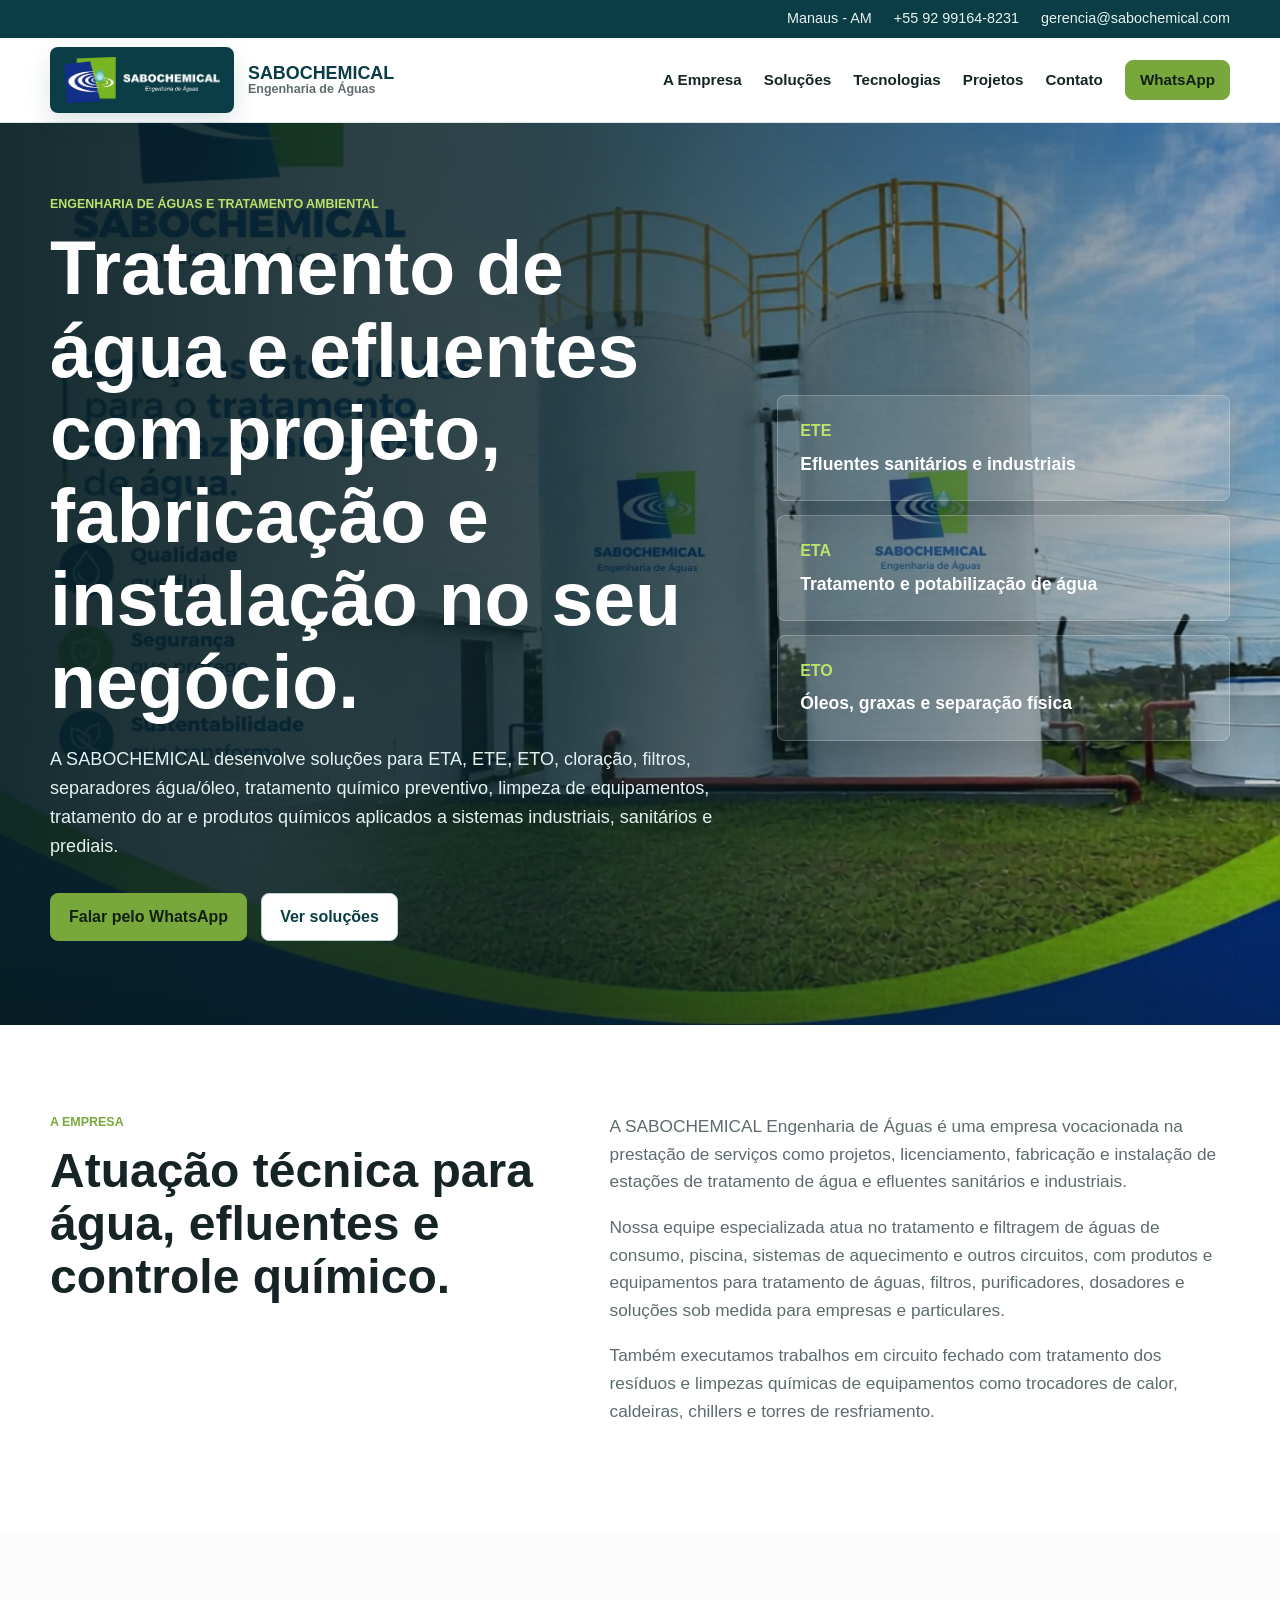
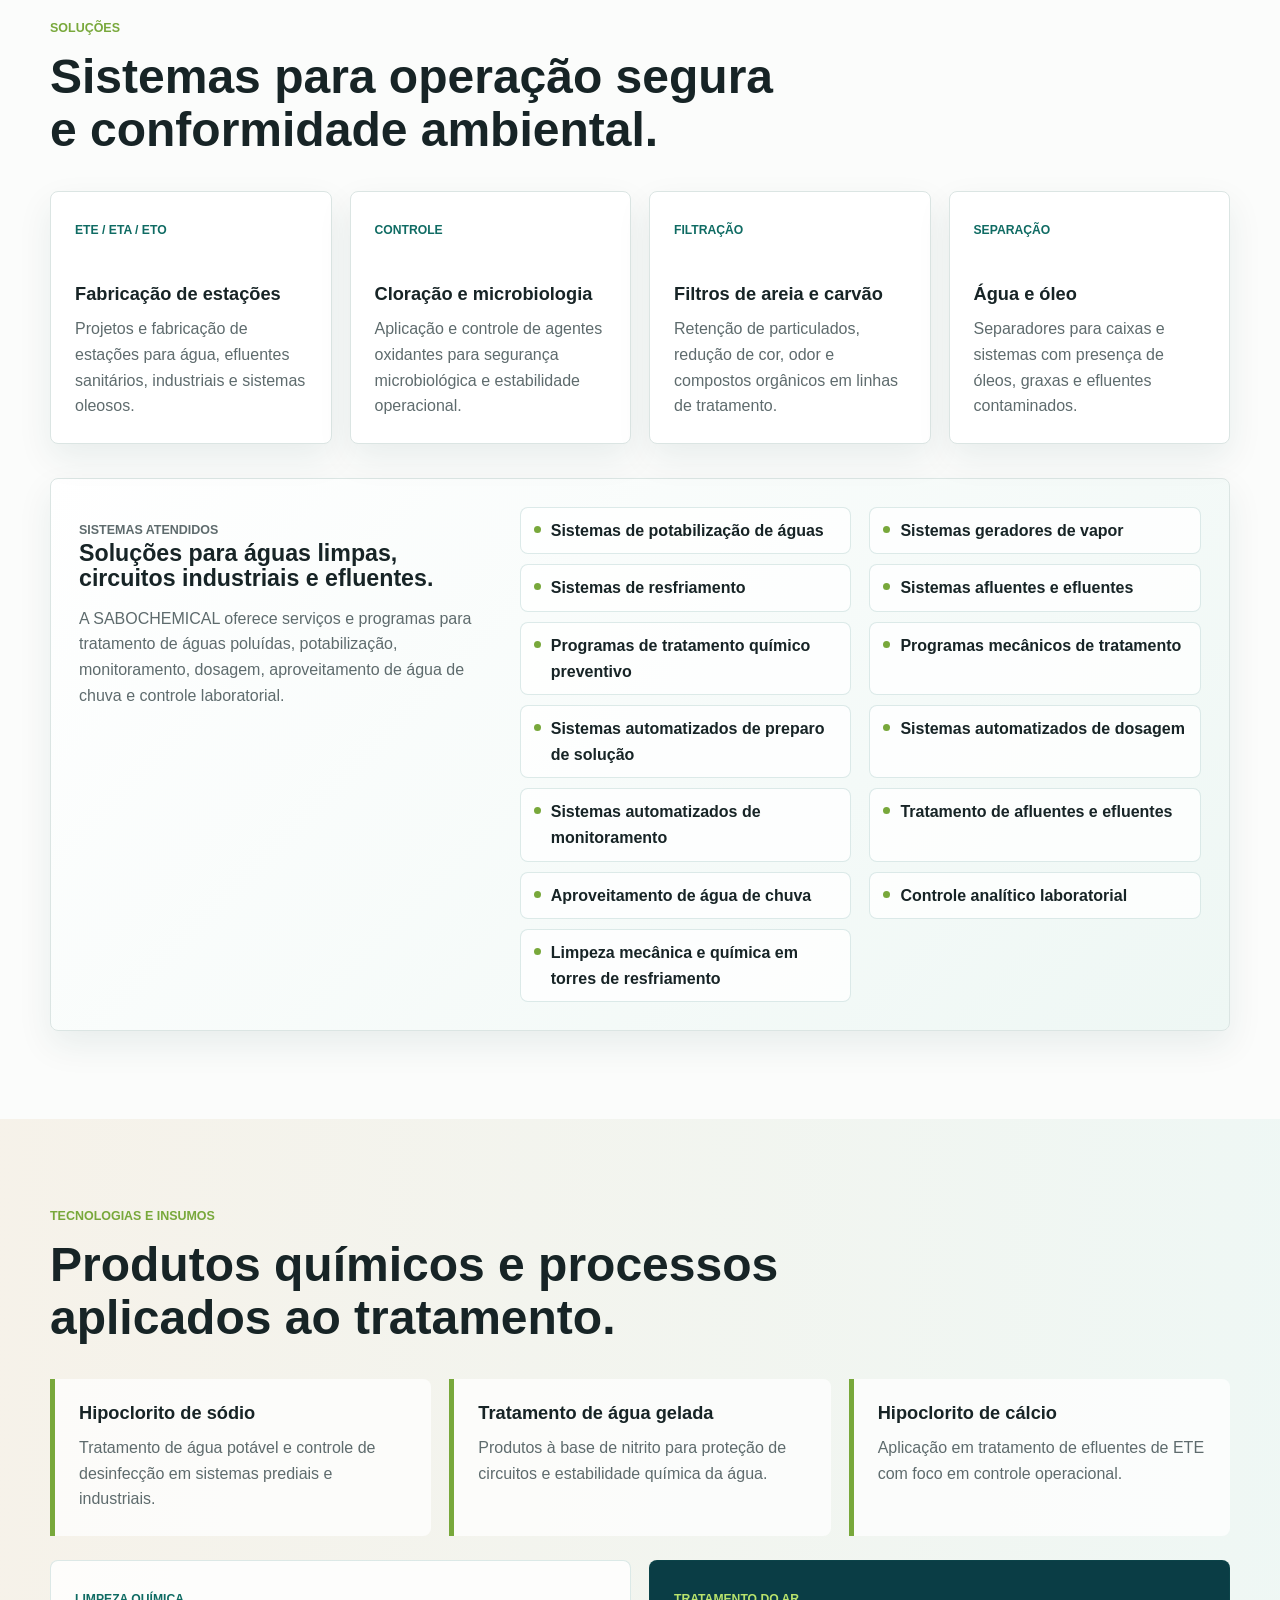
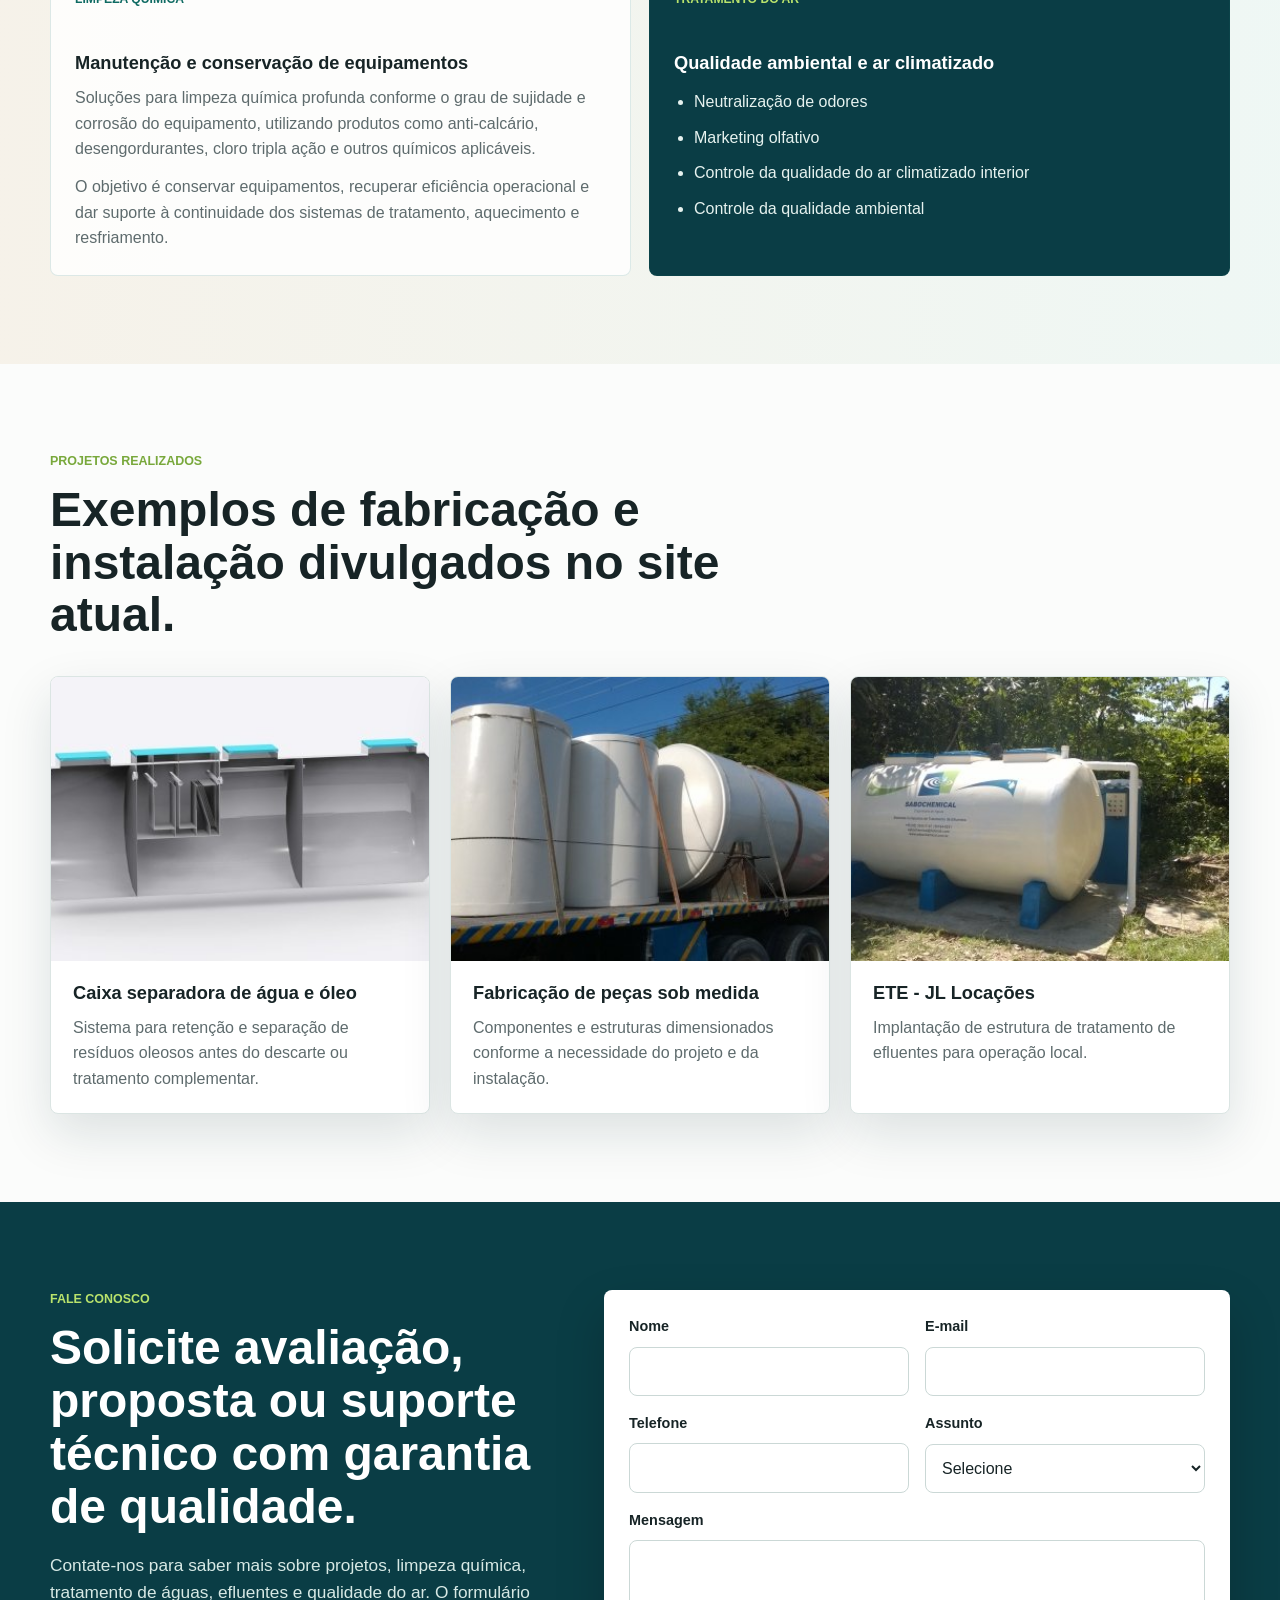
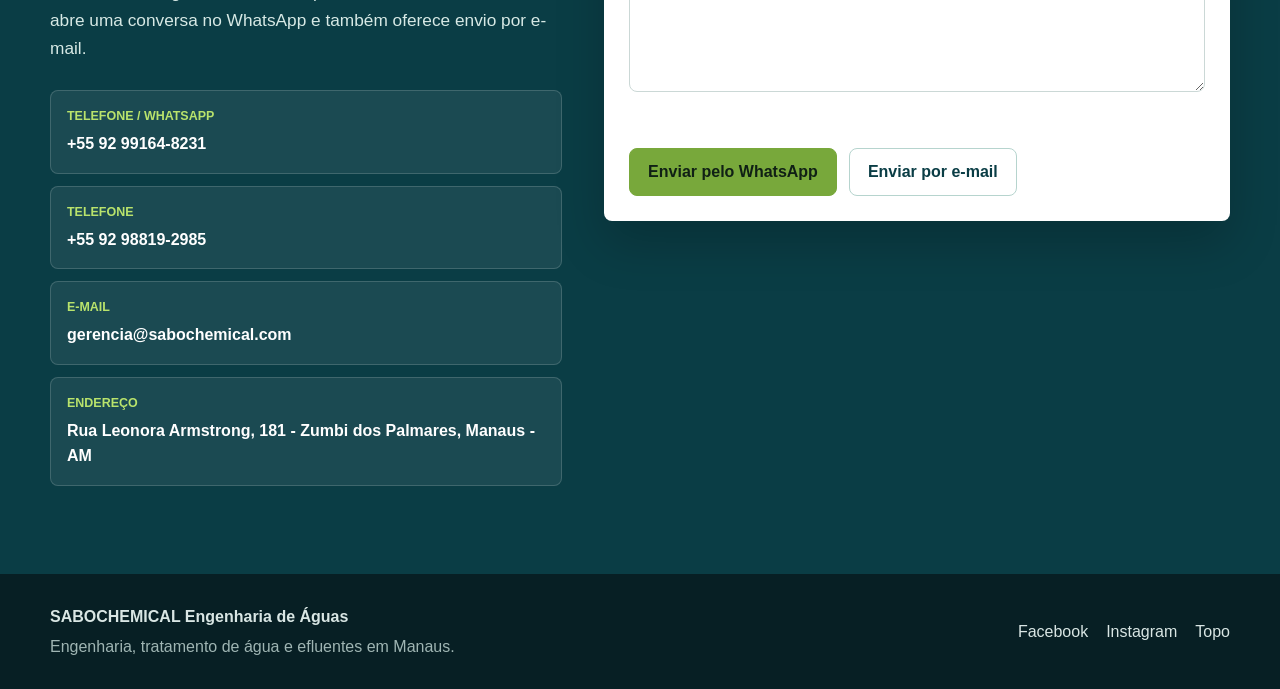
==== commit f9adda31: "Add page backgrounds and company presentation content" ====
--- a/index.html
+++ b/index.html
@@ -29,7 +29,7 @@
           "addressRegion": "AM",
           "addressCountry": "BR"
         },
-        "areaServed": "Manaus e Amazonas",
+        "areaServed": ["Manaus", "Amazonas", "Belém", "Macapá", "Boa Vista", "Porto Velho", "Rio Branco"],
         "url": "https://sabochemical.com/"
       }
     </script>
@@ -47,7 +47,7 @@
       </div>
 
       <nav class="nav container" aria-label="Navegação principal">
-        <a class="brand" href="#inicio" aria-label="SABOCHEMICAL - início">
+        <a class="brand" href="index.html" aria-label="SABOCHEMICAL - início">
           <span class="brand__mark" aria-hidden="true">
             <img src="assets/logo-sabochemical.png" alt="">
           </span>
@@ -65,11 +65,11 @@
         </button>
 
         <div class="nav-menu" id="menu-principal" data-menu>
-          <a href="#empresa">A Empresa</a>
-          <a href="#solucoes">Soluções</a>
-          <a href="#tecnologias">Tecnologias</a>
-          <a href="#projetos">Projetos</a>
-          <a href="#contato">Contato</a>
+          <a href="empresa.html">A Empresa</a>
+          <a href="solucoes.html">Soluções</a>
+          <a href="tecnologias.html">Tecnologias</a>
+          <a href="projetos.html">Projetos</a>
+          <a href="contato.html">Contato</a>
           <a class="button button--small button--whatsapp" href="https://wa.me/5592991648231?text=Olá%2C%20vim%20pelo%20site%20da%20SABOCHEMICAL%20e%20gostaria%20de%20atendimento." target="_blank" rel="noopener">WhatsApp</a>
         </div>
       </nav>
@@ -88,7 +88,7 @@
             </p>
             <div class="hero__actions" aria-label="Ações principais">
               <a class="button button--primary" href="https://wa.me/5592991648231?text=Olá%2C%20preciso%20de%20uma%20solução%20para%20tratamento%20de%20água%20ou%20efluentes." target="_blank" rel="noopener">Falar pelo WhatsApp</a>
-              <a class="button button--secondary" href="#solucoes">Ver soluções</a>
+              <a class="button button--secondary" href="solucoes.html">Ver soluções</a>
             </div>
           </div>
 
@@ -293,9 +293,9 @@
                 <span>Telefone</span>
                 <strong>+55 92 98819-2985</strong>
               </a>
-              <a href="mailto:sabochemical@hotmail.com,gerencia@sabochemical.com">
+              <a href="mailto:gerencia@sabochemical.com,comercial@sabochemical.com">
                 <span>E-mail</span>
-                <strong>sabochemical@hotmail.com</strong>
+                <strong>gerencia@sabochemical.com</strong>
               </a>
               <address>
                 <span>Endereço</span>
@@ -350,7 +350,7 @@
         <div class="footer__links">
           <a href="https://www.facebook.com/sabochemical" target="_blank" rel="noopener">Facebook</a>
           <a href="https://www.instagram.com/sabochemical_eng/" target="_blank" rel="noopener">Instagram</a>
-          <a href="#inicio">Topo</a>
+          <a href="index.html#inicio">Topo</a>
         </div>
       </div>
     </footer>
--- a/styles.css
+++ b/styles.css
@@ -247,9 +247,8 @@
   position: relative;
   overflow: hidden;
   background:
-    linear-gradient(110deg, rgba(10, 61, 69, 0.95), rgba(15, 107, 99, 0.82)),
-    radial-gradient(circle at 80% 20%, rgba(120, 168, 59, 0.25), transparent 32%),
-    linear-gradient(135deg, #0a3d45 0%, #0f6b63 100%);
+    linear-gradient(90deg, rgba(7, 31, 36, 0.94) 0%, rgba(7, 31, 36, 0.8) 43%, rgba(7, 31, 36, 0.2) 100%),
+    url("assets/home-background.jpg") center / cover no-repeat;
   color: #ffffff;
 }
 
@@ -694,6 +693,14 @@
 }
 
 @media (max-width: 1040px) {
+  .topic-grid,
+  .check-list--columns,
+  .project-list,
+  .page-hero__grid,
+  .detail-layout {
+    grid-template-columns: 1fr;
+  }
+
   .cards--four,
   .project-grid {
     grid-template-columns: repeat(2, minmax(0, 1fr));
@@ -710,13 +717,7 @@
   }
 }
 
-@media (max-width: 860px) {
-  .topbar__inner {
-    justify-content: center;
-    gap: 10px 16px;
-    padding: 8px 0;
-  }
-
+@media (max-width: 1100px) {
   .nav {
     min-height: 72px;
   }
@@ -768,6 +769,74 @@
   .nav-menu a:not(.button) {
     padding: 10px 4px;
   }
+}
+@media (max-width: 860px) {
+  .page-hero__grid {
+    min-height: auto;
+    padding: 56px 0;
+  }
+
+  .page-hero h1 {
+    font-size: 2.7rem;
+  }
+
+  .topbar__inner {
+    justify-content: center;
+    gap: 10px 16px;
+    padding: 8px 0;
+  }
+
+  .nav {
+    min-height: 72px;
+  }
+
+  .brand {
+    min-width: 0;
+  }
+
+  .brand__mark {
+    width: 156px;
+    min-width: 156px;
+    height: 56px;
+  }
+
+  .brand__text strong {
+    font-size: 1rem;
+  }
+
+  .nav-toggle {
+    display: inline-block;
+  }
+
+  .nav-menu {
+    position: fixed;
+    top: var(--menu-top, 110px);
+    left: 16px;
+    right: 16px;
+    display: grid;
+    gap: 8px;
+    padding: 18px;
+    border: 1px solid var(--color-line);
+    border-radius: var(--radius);
+    background: #ffffff;
+    box-shadow: var(--shadow);
+    transform: translateY(-16px);
+    visibility: hidden;
+    opacity: 0;
+    pointer-events: none;
+    transition: opacity 160ms ease, transform 160ms ease, visibility 160ms ease;
+  }
+
+  .nav-menu.is-open {
+    transform: translateY(0);
+    visibility: visible;
+    opacity: 1;
+    pointer-events: auto;
+  }
+
+  .nav-menu a:not(.button) {
+    padding: 10px 4px;
+  }
 
   .hero__grid,
   .split,
@@ -798,6 +867,22 @@
 }
 
 @media (max-width: 640px) {
+  .page-hero h1 {
+    font-size: 2.12rem;
+  }
+
+  .content-card,
+  .topic-card,
+  .callout-card,
+  .systems-panel {
+    padding: 20px;
+  }
+
+  .check-list,
+  .project-list {
+    grid-template-columns: 1fr;
+  }
+
   .container {
     width: min(100% - 24px, var(--container));
   }
@@ -874,3 +959,381 @@
     transition: none !important;
   }
 }
+
+.nav-menu a.is-active {
+  color: var(--color-teal);
+}
+
+.page-hero {
+  --page-hero-image: linear-gradient(135deg, #0a3d45, #0f6b63);
+  --page-hero-position: center;
+  background:
+    linear-gradient(120deg, rgba(7, 31, 36, 0.88), rgba(15, 107, 99, 0.72)),
+    var(--page-hero-image);
+  background-position: center, var(--page-hero-position);
+  background-size: cover, cover;
+  color: #ffffff;
+}
+
+.page-hero--empresa {
+  --page-hero-image: url("assets/page-empresa.jpg");
+  --page-hero-position: center 42%;
+}
+
+.page-hero--solucoes {
+  --page-hero-image: url("assets/page-solucoes.webp");
+  --page-hero-position: center;
+}
+
+.page-hero--tecnologias {
+  --page-hero-image: url("assets/page-tecnologias.webp");
+  --page-hero-position: center;
+}
+
+.page-hero--projetos {
+  --page-hero-image: url("assets/page-projetos.jpg");
+  --page-hero-position: center;
+}
+
+.page-hero--contato {
+  --page-hero-image: url("assets/page-contato.webp");
+  --page-hero-position: center;
+}
+
+.page-hero__grid {
+  min-height: 420px;
+  display: grid;
+  grid-template-columns: minmax(0, 1.15fr) minmax(280px, 0.85fr);
+  gap: 42px;
+  align-items: center;
+  padding: 72px 0;
+}
+
+.page-hero h1 {
+  max-width: 900px;
+  font-size: 3.7rem;
+}
+
+.page-hero p:not(.eyebrow):not(.breadcrumb) {
+  max-width: 760px;
+  margin: 20px 0 0;
+  color: #e4f2ef;
+  font-size: 1.14rem;
+}
+
+.breadcrumb {
+  margin: 0 0 18px;
+  color: #cde4de;
+  font-weight: 700;
+}
+
+.breadcrumb a {
+  color: #ffffff;
+  text-decoration: underline;
+  text-underline-offset: 4px;
+}
+
+.page-hero__aside {
+  display: grid;
+  gap: 8px;
+  padding: 24px;
+  border: 1px solid rgba(255, 255, 255, 0.2);
+  border-radius: var(--radius);
+  background: rgba(255, 255, 255, 0.1);
+  box-shadow: 0 18px 42px rgba(0, 0, 0, 0.16);
+}
+
+.page-hero__aside strong {
+  color: #ffffff;
+  font-size: 1.24rem;
+}
+
+.page-hero__aside span {
+  color: #d7e9e5;
+}
+
+.detail-layout {
+  display: grid;
+  grid-template-columns: minmax(0, 1.25fr) minmax(280px, 0.75fr);
+  gap: 28px;
+  align-items: start;
+}
+
+.content-card,
+.callout-card,
+.topic-card {
+  border: 1px solid var(--color-line);
+  border-radius: var(--radius);
+  background: #ffffff;
+  box-shadow: 0 14px 35px rgba(10, 61, 69, 0.08);
+}
+
+.content-card,
+.topic-card {
+  padding: 28px;
+}
+
+.content-card--lead p,
+.topic-card p,
+.callout-card p {
+  margin: 14px 0 0;
+  color: var(--color-muted);
+}
+
+.content-card--spaced {
+  margin-top: 24px;
+}
+
+.callout-card {
+  display: grid;
+  gap: 16px;
+  padding: 24px;
+  background: var(--color-soft);
+}
+
+.callout-card .button {
+  width: fit-content;
+}
+
+.topic-grid {
+  display: grid;
+  grid-template-columns: repeat(2, minmax(0, 1fr));
+  gap: 20px;
+}
+
+.topic-card {
+  min-height: 100%;
+}
+
+.topic-card h2,
+.content-card h2,
+.callout-card h3,
+.specialty-card h2 {
+  font-size: 1.72rem;
+}
+
+.check-list,
+.project-list {
+  display: grid;
+  gap: 10px;
+  margin: 18px 0 0;
+  padding: 0;
+  list-style: none;
+}
+
+.check-list--columns,
+.project-list {
+  grid-template-columns: repeat(2, minmax(0, 1fr));
+}
+
+.check-list li,
+.project-list li {
+  position: relative;
+  padding: 10px 12px 10px 30px;
+  border: 1px solid rgba(15, 107, 99, 0.13);
+  border-radius: var(--radius);
+  background: rgba(238, 247, 244, 0.72);
+  color: var(--color-ink);
+  font-weight: 700;
+}
+
+.check-list li::before,
+.project-list li::before {
+  content: "";
+  position: absolute;
+  top: 18px;
+  left: 13px;
+  width: 7px;
+  height: 7px;
+  border-radius: 50%;
+  background: var(--color-green);
+}
+
+.project-list--compact {
+  grid-template-columns: 1fr;
+}
+
+.project-grid--featured .project h2 {
+  font-size: 1.35rem;
+}
+
+.contact--page {
+  background: var(--color-deep);
+}
+/* Overrides finais das páginas internas: mantidos no fim para vencer as regras base. */
+.check-list li,
+.project-list li,
+.systems-list li {
+  overflow-wrap: anywhere;
+}
+
+@media (max-width: 1040px) {
+  .topic-grid,
+  .page-hero__grid,
+  .detail-layout,
+  .specialty-grid,
+  .systems-panel {
+    grid-template-columns: 1fr;
+  }
+
+  .check-list--columns,
+  .project-list,
+  .systems-list {
+    grid-template-columns: 1fr;
+  }
+}
+@media (max-width: 860px) {
+  .page-hero__grid {
+    min-height: auto;
+    padding: 56px 0;
+  }
+
+  .page-hero h1 {
+    font-size: 2.7rem;
+  }
+}
+
+@media (max-width: 640px) {
+  .page-hero h1 {
+    font-size: 2.12rem;
+  }
+
+  .content-card,
+  .topic-card,
+  .callout-card,
+  .systems-panel {
+    padding: 20px;
+  }
+
+  .check-list,
+  .project-list,
+  .systems-list {
+    grid-template-columns: 1fr;
+  }
+}
+.content-note {
+  margin: 10px 0 0;
+  color: var(--color-muted);
+}
+
+.video-grid {
+  display: grid;
+  grid-template-columns: repeat(2, minmax(0, 1fr));
+  gap: 18px;
+  margin-top: 20px;
+}
+
+.video-card {
+  overflow: hidden;
+  border: 1px solid var(--color-line);
+  border-radius: var(--radius);
+  background: #ffffff;
+  box-shadow: 0 14px 35px rgba(10, 61, 69, 0.08);
+}
+
+.video-frame {
+  position: relative;
+  aspect-ratio: 16 / 9;
+  background: var(--color-deep);
+}
+
+.video-frame iframe {
+  position: absolute;
+  inset: 0;
+  width: 100%;
+  height: 100%;
+  border: 0;
+}
+
+.video-card h3 {
+  padding: 18px;
+  font-size: 1.1rem;
+}
+@media (max-width: 760px) {
+  .video-grid {
+    grid-template-columns: 1fr;
+  }
+}
+.gallery-block {
+  display: grid;
+  gap: 20px;
+}
+
+.gallery-project {
+  padding-top: 20px;
+  border-top: 1px solid var(--color-line);
+}
+
+.gallery-project__header {
+  display: flex;
+  align-items: flex-start;
+  justify-content: space-between;
+  gap: 18px;
+  margin-bottom: 14px;
+}
+
+.gallery-project__header h3 {
+  font-size: 1.32rem;
+}
+
+.gallery-project__header p {
+  margin: 8px 0 0;
+  color: var(--color-muted);
+}
+
+.gallery-project__header > span {
+  flex: 0 0 auto;
+  padding: 6px 10px;
+  border-radius: 999px;
+  background: var(--color-soft);
+  color: var(--color-teal);
+  font-size: 0.82rem;
+  font-weight: 800;
+}
+
+.gallery-strip {
+  display: grid;
+  grid-template-columns: repeat(auto-fit, minmax(170px, 1fr));
+  gap: 12px;
+}
+
+.gallery-thumb {
+  display: grid;
+  overflow: hidden;
+  border: 1px solid var(--color-line);
+  border-radius: var(--radius);
+  background: #ffffff;
+}
+
+.gallery-thumb img {
+  width: 100%;
+  aspect-ratio: 4 / 3;
+  object-fit: cover;
+  transition: transform 180ms ease;
+}
+
+.gallery-thumb span {
+  padding: 10px 12px;
+  color: var(--color-muted);
+  font-size: 0.86rem;
+  font-weight: 700;
+}
+
+.gallery-thumb:hover img {
+  transform: scale(1.035);
+}
+@media (max-width: 640px) {
+  .hero {
+    background:
+      linear-gradient(180deg, rgba(7, 31, 36, 0.94) 0%, rgba(7, 31, 36, 0.82) 58%, rgba(7, 31, 36, 0.36) 100%),
+      url("assets/home-background.jpg") 64% center / cover no-repeat;
+  }
+
+  .gallery-project__header {
+    flex-direction: column;
+  }
+
+  .gallery-strip {
+    grid-template-columns: repeat(2, minmax(0, 1fr));
+  }
+}
--- a/styles.css
+++ b/styles.css
@@ -247,9 +247,8 @@
   position: relative;
   overflow: hidden;
   background:
-    linear-gradient(110deg, rgba(10, 61, 69, 0.95), rgba(15, 107, 99, 0.82)),
-    radial-gradient(circle at 80% 20%, rgba(120, 168, 59, 0.25), transparent 32%),
-    linear-gradient(135deg, #0a3d45 0%, #0f6b63 100%);
+    linear-gradient(90deg, rgba(7, 31, 36, 0.94) 0%, rgba(7, 31, 36, 0.8) 43%, rgba(7, 31, 36, 0.2) 100%),
+    url("assets/home-background.jpg") center / cover no-repeat;
   color: #ffffff;
 }
 
@@ -694,6 +693,14 @@
 }
 
 @media (max-width: 1040px) {
+  .topic-grid,
+  .check-list--columns,
+  .project-list,
+  .page-hero__grid,
+  .detail-layout {
+    grid-template-columns: 1fr;
+  }
+
   .cards--four,
   .project-grid {
     grid-template-columns: repeat(2, minmax(0, 1fr));
@@ -710,13 +717,7 @@
   }
 }
 
-@media (max-width: 860px) {
-  .topbar__inner {
-    justify-content: center;
-    gap: 10px 16px;
-    padding: 8px 0;
-  }
-
+@media (max-width: 1100px) {
   .nav {
     min-height: 72px;
   }
@@ -768,6 +769,74 @@
   .nav-menu a:not(.button) {
     padding: 10px 4px;
   }
+}
+@media (max-width: 860px) {
+  .page-hero__grid {
+    min-height: auto;
+    padding: 56px 0;
+  }
+
+  .page-hero h1 {
+    font-size: 2.7rem;
+  }
+
+  .topbar__inner {
+    justify-content: center;
+    gap: 10px 16px;
+    padding: 8px 0;
+  }
+
+  .nav {
+    min-height: 72px;
+  }
+
+  .brand {
+    min-width: 0;
+  }
+
+  .brand__mark {
+    width: 156px;
+    min-width: 156px;
+    height: 56px;
+  }
+
+  .brand__text strong {
+    font-size: 1rem;
+  }
+
+  .nav-toggle {
+    display: inline-block;
+  }
+
+  .nav-menu {
+    position: fixed;
+    top: var(--menu-top, 110px);
+    left: 16px;
+    right: 16px;
+    display: grid;
+    gap: 8px;
+    padding: 18px;
+    border: 1px solid var(--color-line);
+    border-radius: var(--radius);
+    background: #ffffff;
+    box-shadow: var(--shadow);
+    transform: translateY(-16px);
+    visibility: hidden;
+    opacity: 0;
+    pointer-events: none;
+    transition: opacity 160ms ease, transform 160ms ease, visibility 160ms ease;
+  }
+
+  .nav-menu.is-open {
+    transform: translateY(0);
+    visibility: visible;
+    opacity: 1;
+    pointer-events: auto;
+  }
+
+  .nav-menu a:not(.button) {
+    padding: 10px 4px;
+  }
 
   .hero__grid,
   .split,
@@ -798,6 +867,22 @@
 }
 
 @media (max-width: 640px) {
+  .page-hero h1 {
+    font-size: 2.12rem;
+  }
+
+  .content-card,
+  .topic-card,
+  .callout-card,
+  .systems-panel {
+    padding: 20px;
+  }
+
+  .check-list,
+  .project-list {
+    grid-template-columns: 1fr;
+  }
+
   .container {
     width: min(100% - 24px, var(--container));
   }
@@ -874,3 +959,381 @@
     transition: none !important;
   }
 }
+
+.nav-menu a.is-active {
+  color: var(--color-teal);
+}
+
+.page-hero {
+  --page-hero-image: linear-gradient(135deg, #0a3d45, #0f6b63);
+  --page-hero-position: center;
+  background:
+    linear-gradient(120deg, rgba(7, 31, 36, 0.88), rgba(15, 107, 99, 0.72)),
+    var(--page-hero-image);
+  background-position: center, var(--page-hero-position);
+  background-size: cover, cover;
+  color: #ffffff;
+}
+
+.page-hero--empresa {
+  --page-hero-image: url("assets/page-empresa.jpg");
+  --page-hero-position: center 42%;
+}
+
+.page-hero--solucoes {
+  --page-hero-image: url("assets/page-solucoes.webp");
+  --page-hero-position: center;
+}
+
+.page-hero--tecnologias {
+  --page-hero-image: url("assets/page-tecnologias.webp");
+  --page-hero-position: center;
+}
+
+.page-hero--projetos {
+  --page-hero-image: url("assets/page-projetos.jpg");
+  --page-hero-position: center;
+}
+
+.page-hero--contato {
+  --page-hero-image: url("assets/page-contato.webp");
+  --page-hero-position: center;
+}
+
+.page-hero__grid {
+  min-height: 420px;
+  display: grid;
+  grid-template-columns: minmax(0, 1.15fr) minmax(280px, 0.85fr);
+  gap: 42px;
+  align-items: center;
+  padding: 72px 0;
+}
+
+.page-hero h1 {
+  max-width: 900px;
+  font-size: 3.7rem;
+}
+
+.page-hero p:not(.eyebrow):not(.breadcrumb) {
+  max-width: 760px;
+  margin: 20px 0 0;
+  color: #e4f2ef;
+  font-size: 1.14rem;
+}
+
+.breadcrumb {
+  margin: 0 0 18px;
+  color: #cde4de;
+  font-weight: 700;
+}
+
+.breadcrumb a {
+  color: #ffffff;
+  text-decoration: underline;
+  text-underline-offset: 4px;
+}
+
+.page-hero__aside {
+  display: grid;
+  gap: 8px;
+  padding: 24px;
+  border: 1px solid rgba(255, 255, 255, 0.2);
+  border-radius: var(--radius);
+  background: rgba(255, 255, 255, 0.1);
+  box-shadow: 0 18px 42px rgba(0, 0, 0, 0.16);
+}
+
+.page-hero__aside strong {
+  color: #ffffff;
+  font-size: 1.24rem;
+}
+
+.page-hero__aside span {
+  color: #d7e9e5;
+}
+
+.detail-layout {
+  display: grid;
+  grid-template-columns: minmax(0, 1.25fr) minmax(280px, 0.75fr);
+  gap: 28px;
+  align-items: start;
+}
+
+.content-card,
+.callout-card,
+.topic-card {
+  border: 1px solid var(--color-line);
+  border-radius: var(--radius);
+  background: #ffffff;
+  box-shadow: 0 14px 35px rgba(10, 61, 69, 0.08);
+}
+
+.content-card,
+.topic-card {
+  padding: 28px;
+}
+
+.content-card--lead p,
+.topic-card p,
+.callout-card p {
+  margin: 14px 0 0;
+  color: var(--color-muted);
+}
+
+.content-card--spaced {
+  margin-top: 24px;
+}
+
+.callout-card {
+  display: grid;
+  gap: 16px;
+  padding: 24px;
+  background: var(--color-soft);
+}
+
+.callout-card .button {
+  width: fit-content;
+}
+
+.topic-grid {
+  display: grid;
+  grid-template-columns: repeat(2, minmax(0, 1fr));
+  gap: 20px;
+}
+
+.topic-card {
+  min-height: 100%;
+}
+
+.topic-card h2,
+.content-card h2,
+.callout-card h3,
+.specialty-card h2 {
+  font-size: 1.72rem;
+}
+
+.check-list,
+.project-list {
+  display: grid;
+  gap: 10px;
+  margin: 18px 0 0;
+  padding: 0;
+  list-style: none;
+}
+
+.check-list--columns,
+.project-list {
+  grid-template-columns: repeat(2, minmax(0, 1fr));
+}
+
+.check-list li,
+.project-list li {
+  position: relative;
+  padding: 10px 12px 10px 30px;
+  border: 1px solid rgba(15, 107, 99, 0.13);
+  border-radius: var(--radius);
+  background: rgba(238, 247, 244, 0.72);
+  color: var(--color-ink);
+  font-weight: 700;
+}
+
+.check-list li::before,
+.project-list li::before {
+  content: "";
+  position: absolute;
+  top: 18px;
+  left: 13px;
+  width: 7px;
+  height: 7px;
+  border-radius: 50%;
+  background: var(--color-green);
+}
+
+.project-list--compact {
+  grid-template-columns: 1fr;
+}
+
+.project-grid--featured .project h2 {
+  font-size: 1.35rem;
+}
+
+.contact--page {
+  background: var(--color-deep);
+}
+/* Overrides finais das páginas internas: mantidos no fim para vencer as regras base. */
+.check-list li,
+.project-list li,
+.systems-list li {
+  overflow-wrap: anywhere;
+}
+
+@media (max-width: 1040px) {
+  .topic-grid,
+  .page-hero__grid,
+  .detail-layout,
+  .specialty-grid,
+  .systems-panel {
+    grid-template-columns: 1fr;
+  }
+
+  .check-list--columns,
+  .project-list,
+  .systems-list {
+    grid-template-columns: 1fr;
+  }
+}
+@media (max-width: 860px) {
+  .page-hero__grid {
+    min-height: auto;
+    padding: 56px 0;
+  }
+
+  .page-hero h1 {
+    font-size: 2.7rem;
+  }
+}
+
+@media (max-width: 640px) {
+  .page-hero h1 {
+    font-size: 2.12rem;
+  }
+
+  .content-card,
+  .topic-card,
+  .callout-card,
+  .systems-panel {
+    padding: 20px;
+  }
+
+  .check-list,
+  .project-list,
+  .systems-list {
+    grid-template-columns: 1fr;
+  }
+}
+.content-note {
+  margin: 10px 0 0;
+  color: var(--color-muted);
+}
+
+.video-grid {
+  display: grid;
+  grid-template-columns: repeat(2, minmax(0, 1fr));
+  gap: 18px;
+  margin-top: 20px;
+}
+
+.video-card {
+  overflow: hidden;
+  border: 1px solid var(--color-line);
+  border-radius: var(--radius);
+  background: #ffffff;
+  box-shadow: 0 14px 35px rgba(10, 61, 69, 0.08);
+}
+
+.video-frame {
+  position: relative;
+  aspect-ratio: 16 / 9;
+  background: var(--color-deep);
+}
+
+.video-frame iframe {
+  position: absolute;
+  inset: 0;
+  width: 100%;
+  height: 100%;
+  border: 0;
+}
+
+.video-card h3 {
+  padding: 18px;
+  font-size: 1.1rem;
+}
+@media (max-width: 760px) {
+  .video-grid {
+    grid-template-columns: 1fr;
+  }
+}
+.gallery-block {
+  display: grid;
+  gap: 20px;
+}
+
+.gallery-project {
+  padding-top: 20px;
+  border-top: 1px solid var(--color-line);
+}
+
+.gallery-project__header {
+  display: flex;
+  align-items: flex-start;
+  justify-content: space-between;
+  gap: 18px;
+  margin-bottom: 14px;
+}
+
+.gallery-project__header h3 {
+  font-size: 1.32rem;
+}
+
+.gallery-project__header p {
+  margin: 8px 0 0;
+  color: var(--color-muted);
+}
+
+.gallery-project__header > span {
+  flex: 0 0 auto;
+  padding: 6px 10px;
+  border-radius: 999px;
+  background: var(--color-soft);
+  color: var(--color-teal);
+  font-size: 0.82rem;
+  font-weight: 800;
+}
+
+.gallery-strip {
+  display: grid;
+  grid-template-columns: repeat(auto-fit, minmax(170px, 1fr));
+  gap: 12px;
+}
+
+.gallery-thumb {
+  display: grid;
+  overflow: hidden;
+  border: 1px solid var(--color-line);
+  border-radius: var(--radius);
+  background: #ffffff;
+}
+
+.gallery-thumb img {
+  width: 100%;
+  aspect-ratio: 4 / 3;
+  object-fit: cover;
+  transition: transform 180ms ease;
+}
+
+.gallery-thumb span {
+  padding: 10px 12px;
+  color: var(--color-muted);
+  font-size: 0.86rem;
+  font-weight: 700;
+}
+
+.gallery-thumb:hover img {
+  transform: scale(1.035);
+}
+@media (max-width: 640px) {
+  .hero {
+    background:
+      linear-gradient(180deg, rgba(7, 31, 36, 0.94) 0%, rgba(7, 31, 36, 0.82) 58%, rgba(7, 31, 36, 0.36) 100%),
+      url("assets/home-background.jpg") 64% center / cover no-repeat;
+  }
+
+  .gallery-project__header {
+    flex-direction: column;
+  }
+
+  .gallery-strip {
+    grid-template-columns: repeat(2, minmax(0, 1fr));
+  }
+}
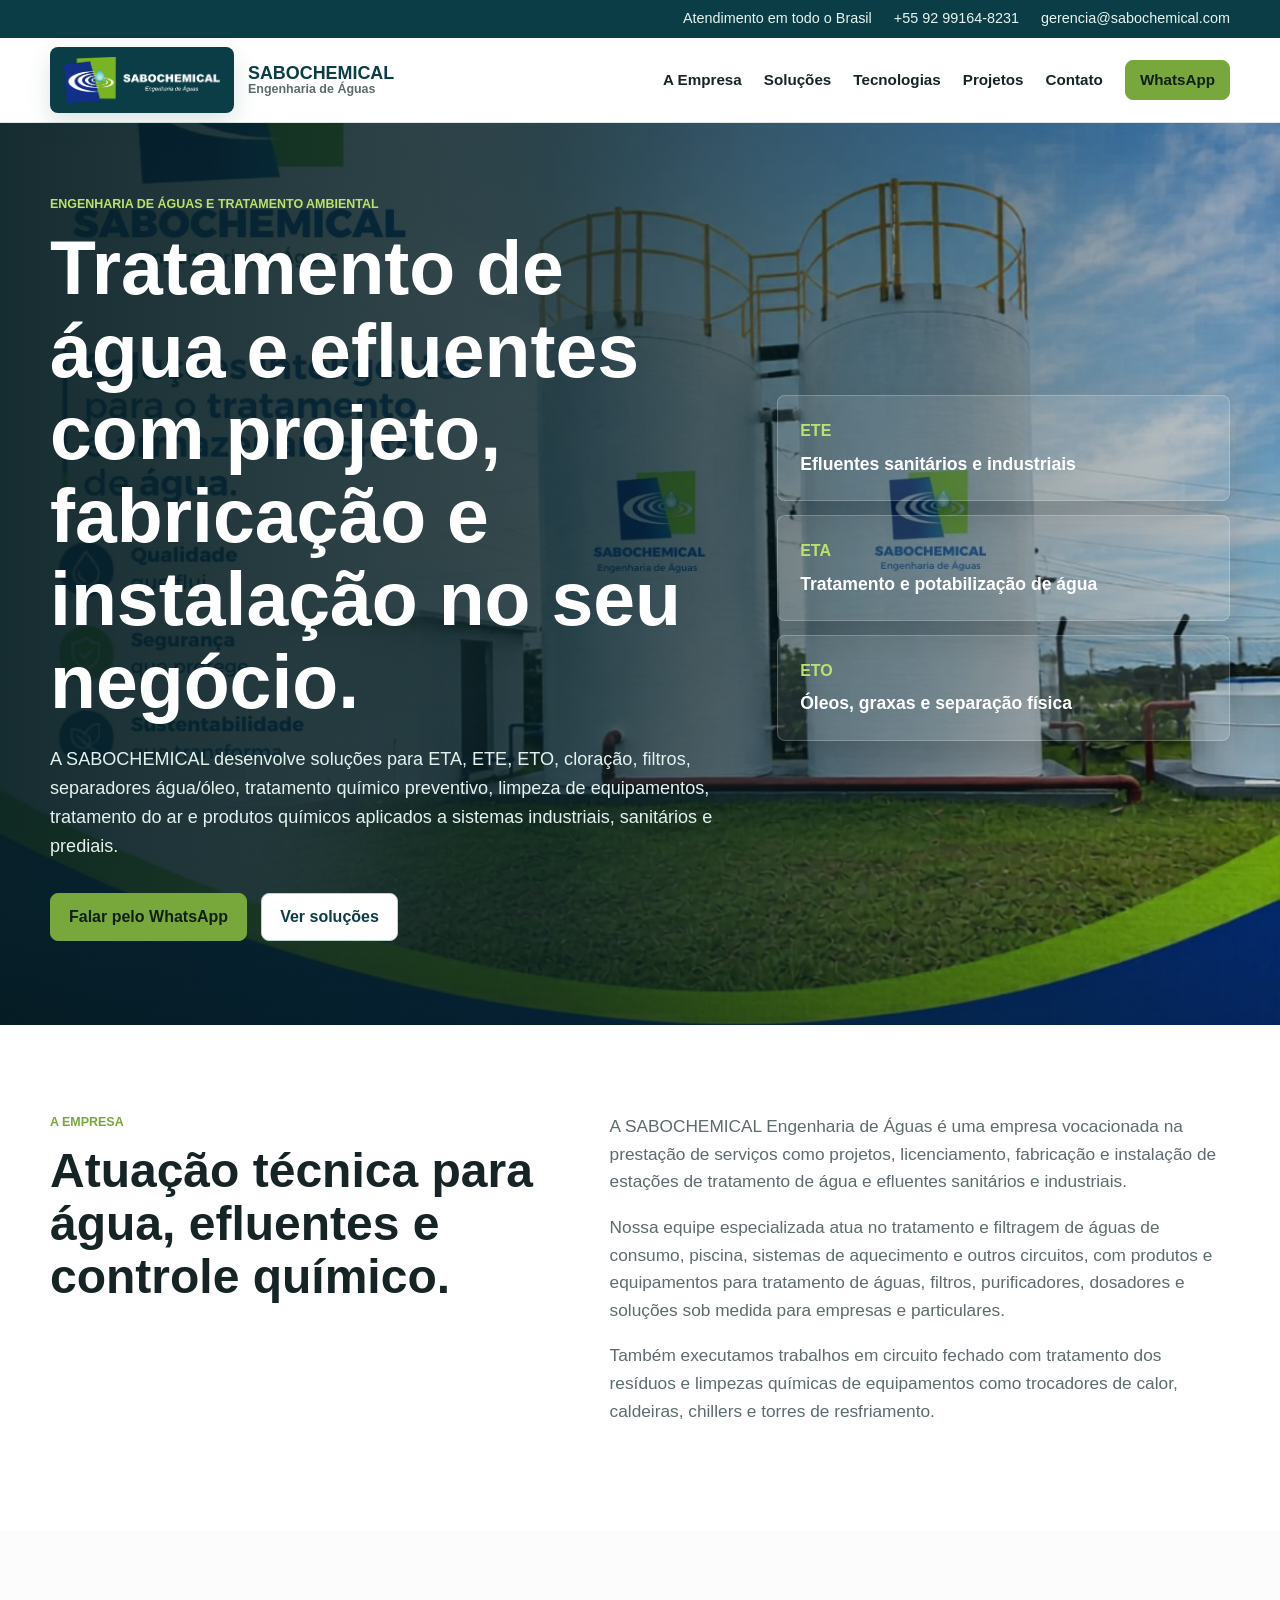
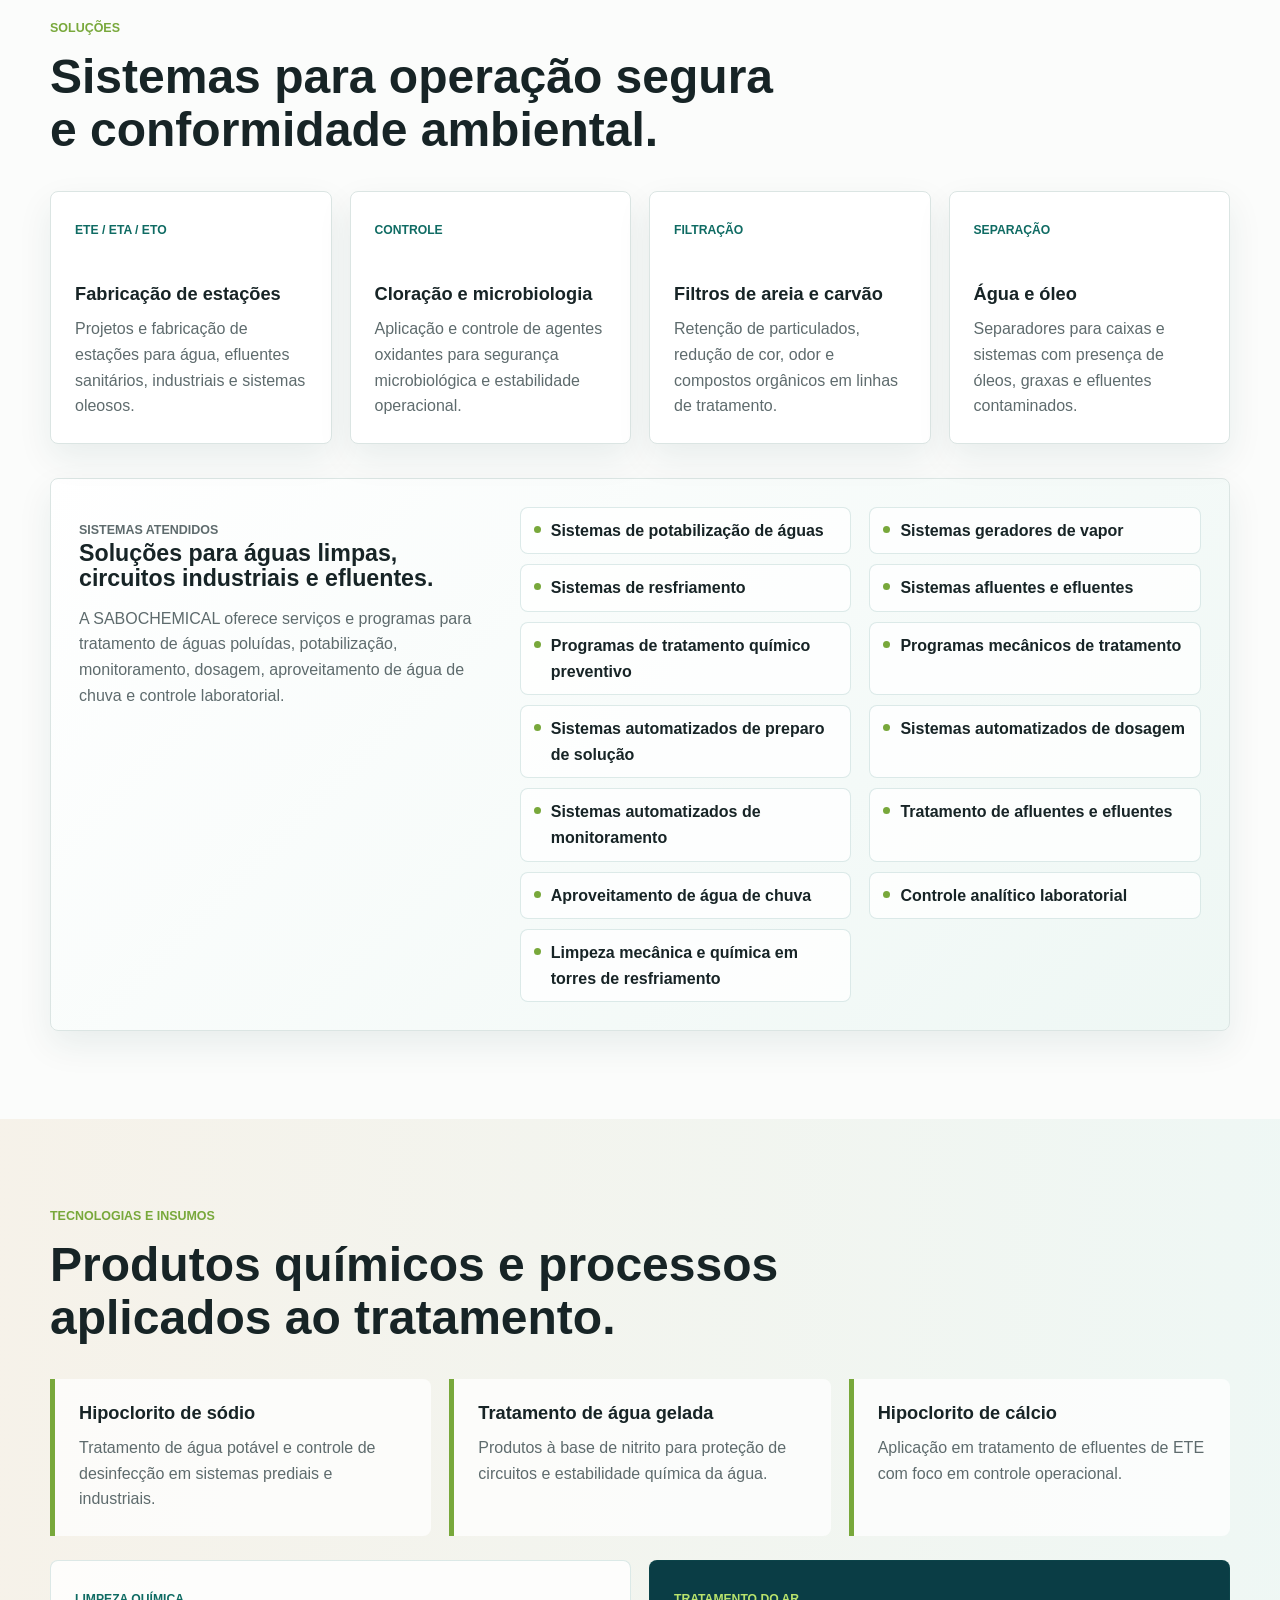
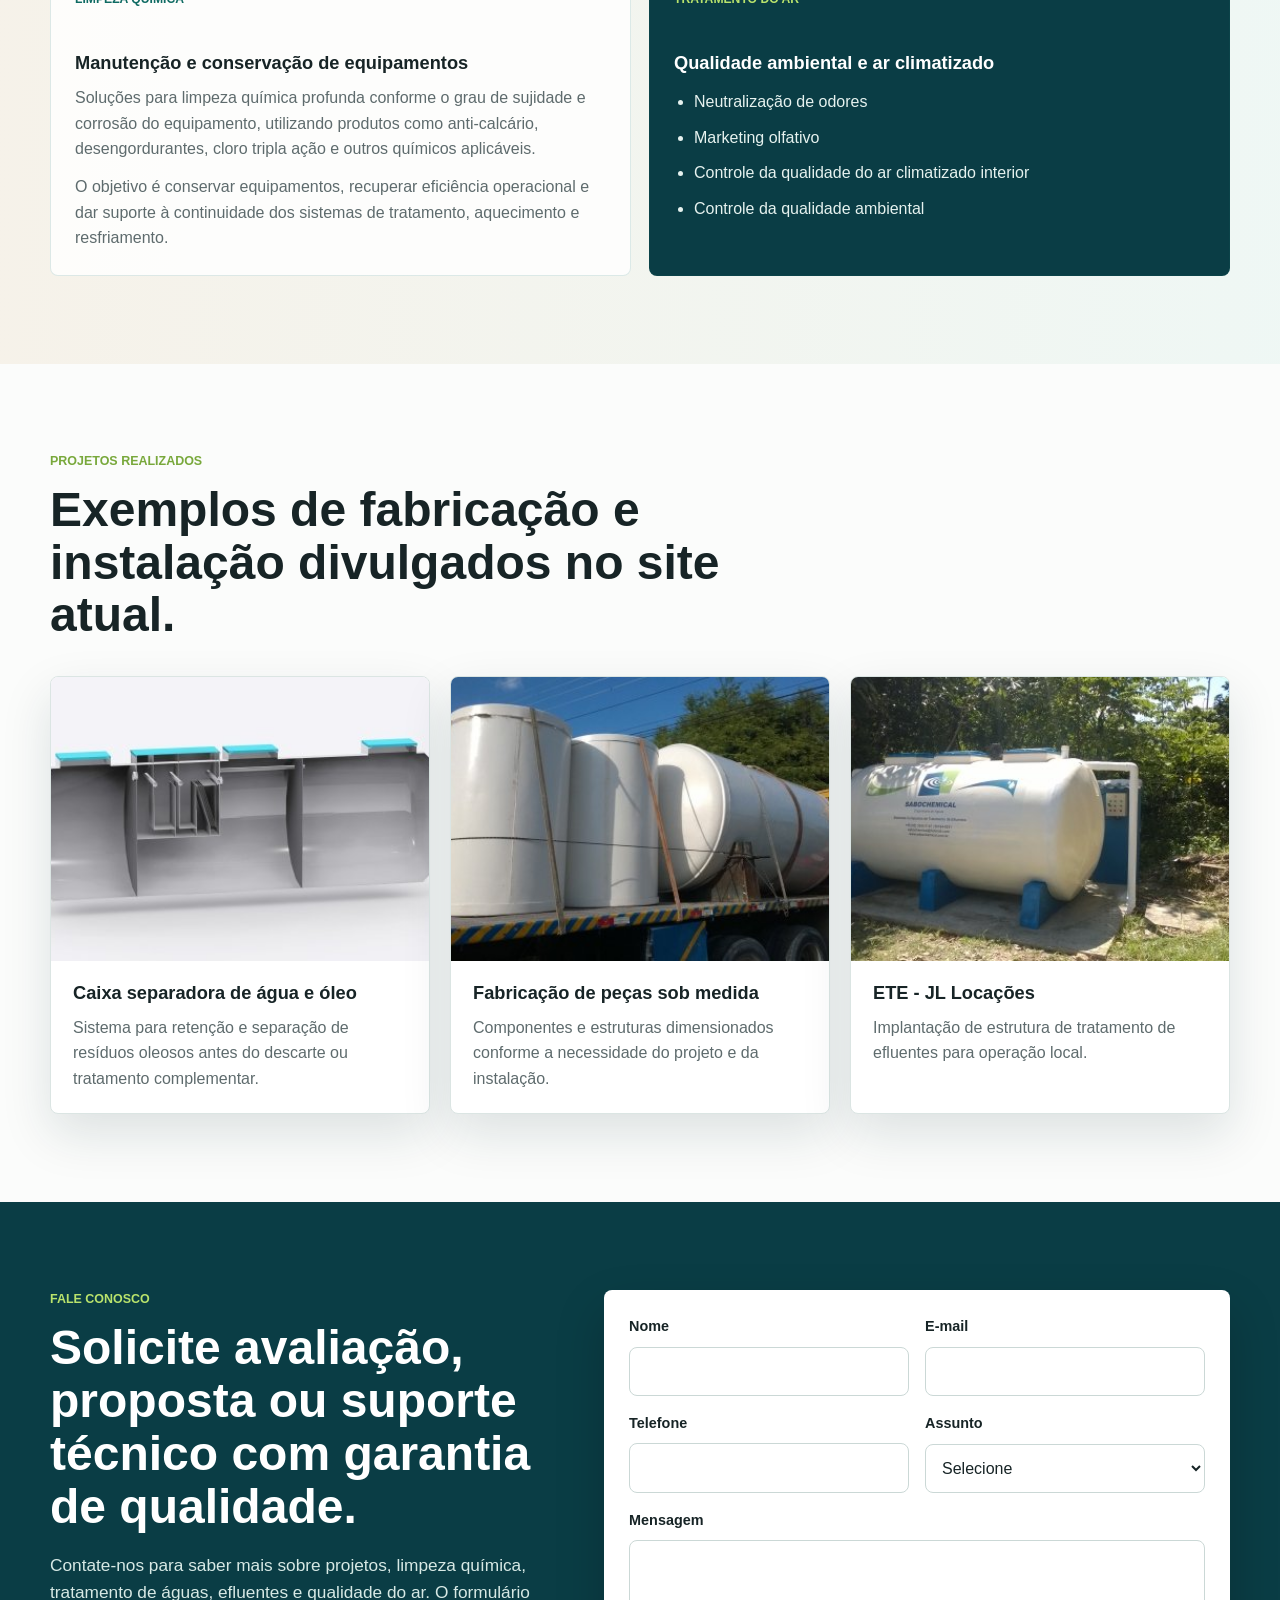
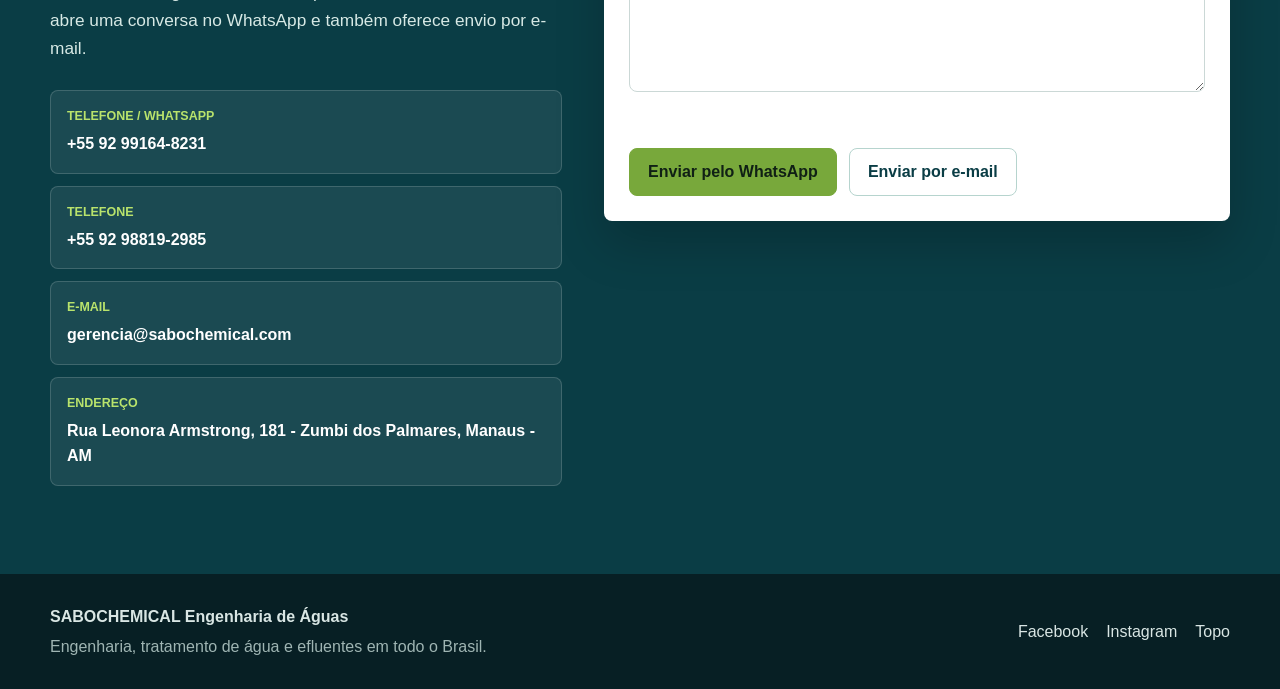
==== commit d566dbc8: "Update service area to Brazil" ====
--- a/index.html
+++ b/index.html
@@ -3,12 +3,12 @@
   <head>
     <meta charset="utf-8">
     <meta name="viewport" content="width=device-width, initial-scale=1">
-    <title>SABOCHEMICAL | Engenharia de Águas e Tratamento em Manaus</title>
-    <meta name="description" content="Soluções em engenharia de águas, tratamento de água e efluentes, sistemas de potabilização, geradores de vapor, resfriamento, limpeza química, tratamento do ar e produtos químicos em Manaus.">
+    <title>SABOCHEMICAL | Engenharia de Águas e Tratamento no Brasil</title>
+    <meta name="description" content="Soluções em engenharia de águas, tratamento de água e efluentes, sistemas de potabilização, geradores de vapor, resfriamento, limpeza química, tratamento do ar e produtos químicos em todo o Brasil.">
     <meta name="robots" content="index, follow">
     <meta name="theme-color" content="#0f6b63">
     <meta property="og:title" content="SABOCHEMICAL Engenharia de Águas e Tratamento">
-    <meta property="og:description" content="Projetos, licenciamento, fabricação, instalação, tratamento químico, limpeza de equipamentos, tratamento do ar e sistemas para água e efluentes em Manaus.">
+    <meta property="og:description" content="Projetos, licenciamento, fabricação, instalação, tratamento químico, limpeza de equipamentos, tratamento do ar e sistemas para água e efluentes em todo o Brasil.">
     <meta property="og:type" content="website">
     <meta property="og:image" content="assets/logo-sabochemical.png">
     <link rel="canonical" href="https://sabochemical.com/">
@@ -29,7 +29,7 @@
           "addressRegion": "AM",
           "addressCountry": "BR"
         },
-        "areaServed": ["Manaus", "Amazonas", "Belém", "Macapá", "Boa Vista", "Porto Velho", "Rio Branco"],
+        "areaServed": "Brasil",
         "url": "https://sabochemical.com/"
       }
     </script>
@@ -40,7 +40,7 @@
     <header class="site-header" data-header>
       <div class="topbar">
         <div class="container topbar__inner">
-          <span>Manaus - AM</span>
+          <span>Atendimento em todo o Brasil</span>
           <a href="tel:+5592991648231">+55 92 99164-8231</a>
           <a href="mailto:gerencia@sabochemical.com">gerencia@sabochemical.com</a>
         </div>
@@ -345,7 +345,7 @@
       <div class="container footer__inner">
         <div>
           <strong>SABOCHEMICAL Engenharia de Águas</strong>
-          <p>Engenharia, tratamento de água e efluentes em Manaus.</p>
+          <p>Engenharia, tratamento de água e efluentes em todo o Brasil.</p>
         </div>
         <div class="footer__links">
           <a href="https://www.facebook.com/sabochemical" target="_blank" rel="noopener">Facebook</a>
--- a/styles.css
+++ b/styles.css
@@ -413,6 +413,64 @@
 .technology-list p,
 .project p {
   margin: 12px 0 0;
+  color: var(--color-muted);
+}
+
+.values-layout {
+  display: grid;
+  grid-template-columns: repeat(2, minmax(0, 1fr));
+  gap: 18px;
+}
+
+.value-card {
+  padding: 24px;
+  border: 1px solid var(--color-line);
+  border-radius: var(--radius);
+  background: #ffffff;
+  box-shadow: 0 14px 35px rgba(10, 61, 69, 0.08);
+}
+
+.value-card--values {
+  grid-column: 1 / -1;
+  background: linear-gradient(135deg, #ffffff, var(--color-soft));
+}
+
+.value-card p {
+  margin: 12px 0 0;
+  color: var(--color-muted);
+}
+
+.value-card .card__tag {
+  margin-bottom: 22px;
+}
+
+.value-list {
+  display: grid;
+  grid-template-columns: repeat(3, minmax(0, 1fr));
+  gap: 14px;
+  margin: 20px 0 0;
+  padding: 0;
+  list-style: none;
+}
+
+.value-list li {
+  padding: 18px;
+  border: 1px solid rgba(188, 206, 201, 0.72);
+  border-radius: var(--radius);
+  background: rgba(255, 255, 255, 0.74);
+}
+
+.value-list strong,
+.value-list span {
+  display: block;
+}
+
+.value-list strong {
+  color: var(--color-deep);
+}
+
+.value-list span {
+  margin-top: 8px;
   color: var(--color-muted);
 }
 
@@ -916,7 +974,9 @@
   .hero__panel,
   .cards--four,
   .project-grid,
-  .contact-form {
+  .contact-form,
+  .values-layout,
+  .value-list {
     grid-template-columns: 1fr;
   }
 
--- a/styles.css
+++ b/styles.css
@@ -413,6 +413,64 @@
 .technology-list p,
 .project p {
   margin: 12px 0 0;
+  color: var(--color-muted);
+}
+
+.values-layout {
+  display: grid;
+  grid-template-columns: repeat(2, minmax(0, 1fr));
+  gap: 18px;
+}
+
+.value-card {
+  padding: 24px;
+  border: 1px solid var(--color-line);
+  border-radius: var(--radius);
+  background: #ffffff;
+  box-shadow: 0 14px 35px rgba(10, 61, 69, 0.08);
+}
+
+.value-card--values {
+  grid-column: 1 / -1;
+  background: linear-gradient(135deg, #ffffff, var(--color-soft));
+}
+
+.value-card p {
+  margin: 12px 0 0;
+  color: var(--color-muted);
+}
+
+.value-card .card__tag {
+  margin-bottom: 22px;
+}
+
+.value-list {
+  display: grid;
+  grid-template-columns: repeat(3, minmax(0, 1fr));
+  gap: 14px;
+  margin: 20px 0 0;
+  padding: 0;
+  list-style: none;
+}
+
+.value-list li {
+  padding: 18px;
+  border: 1px solid rgba(188, 206, 201, 0.72);
+  border-radius: var(--radius);
+  background: rgba(255, 255, 255, 0.74);
+}
+
+.value-list strong,
+.value-list span {
+  display: block;
+}
+
+.value-list strong {
+  color: var(--color-deep);
+}
+
+.value-list span {
+  margin-top: 8px;
   color: var(--color-muted);
 }
 
@@ -916,7 +974,9 @@
   .hero__panel,
   .cards--four,
   .project-grid,
-  .contact-form {
+  .contact-form,
+  .values-layout,
+  .value-list {
     grid-template-columns: 1fr;
   }
 
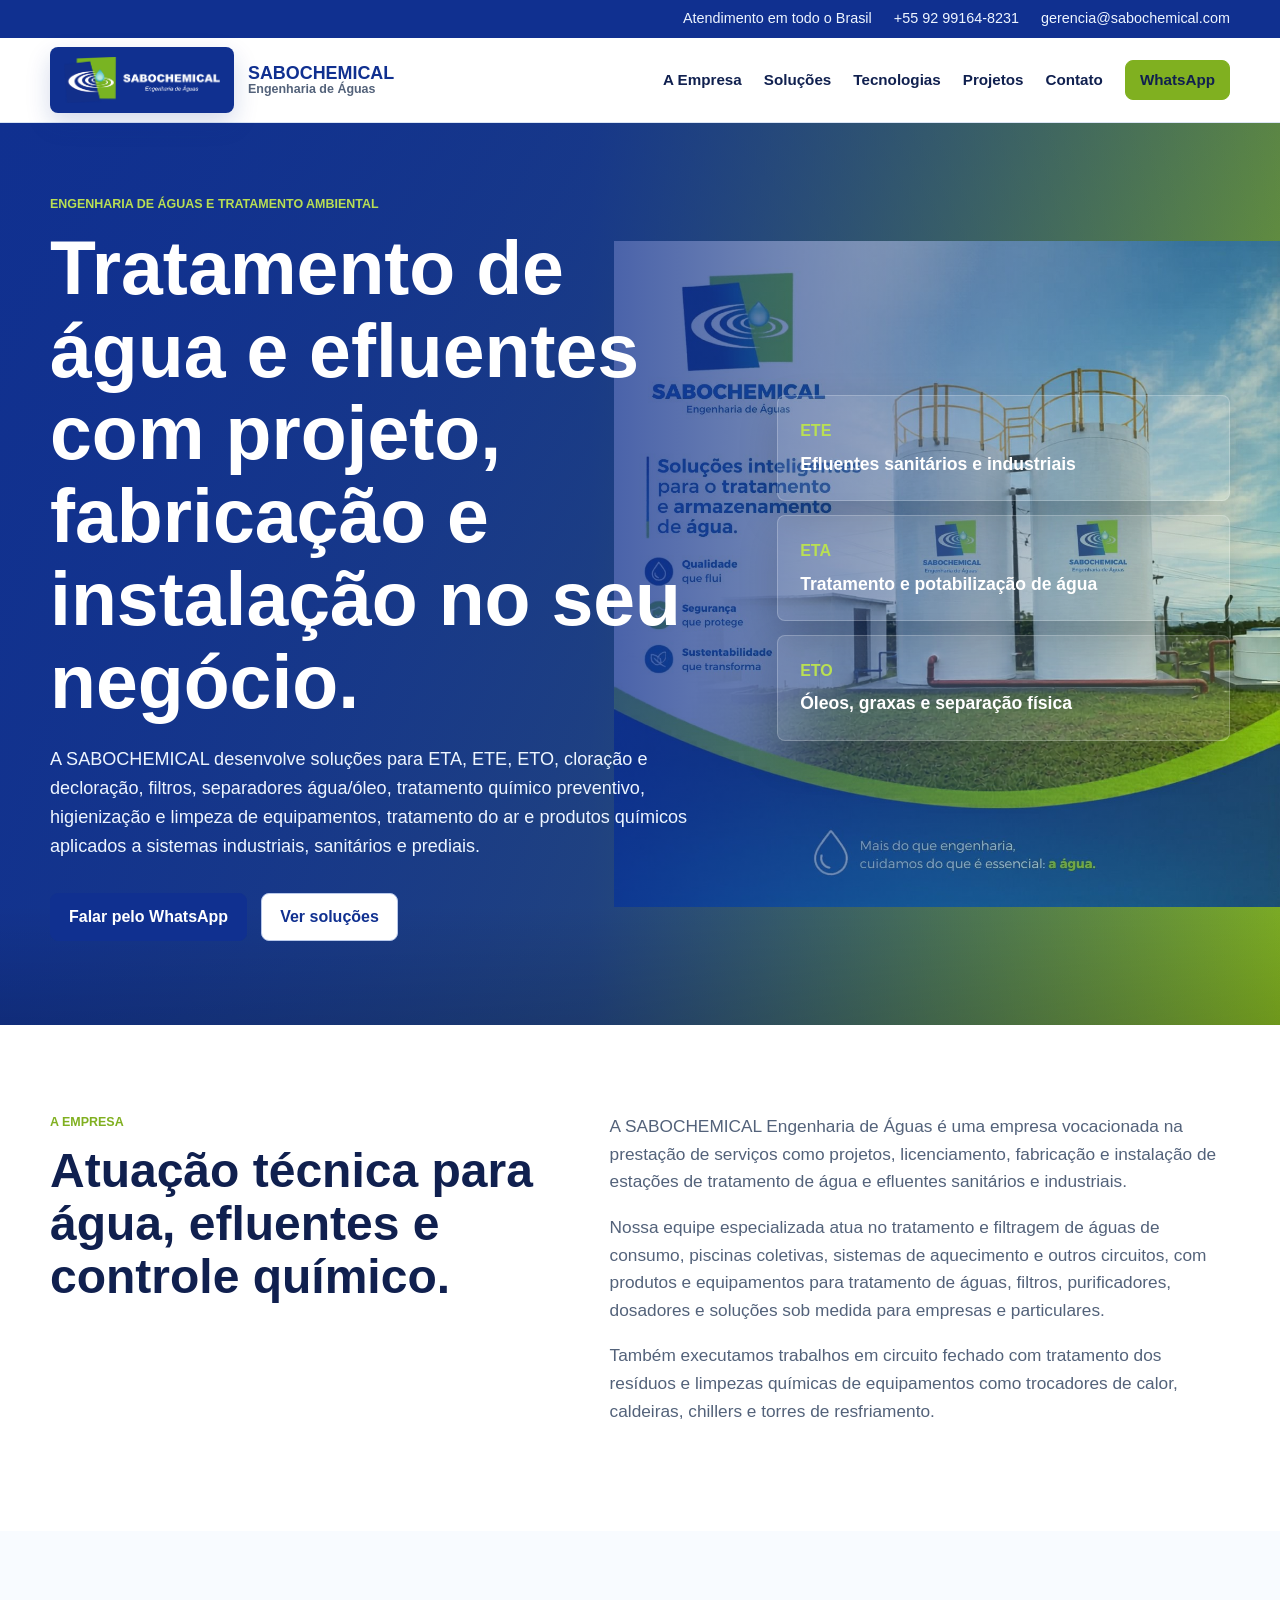
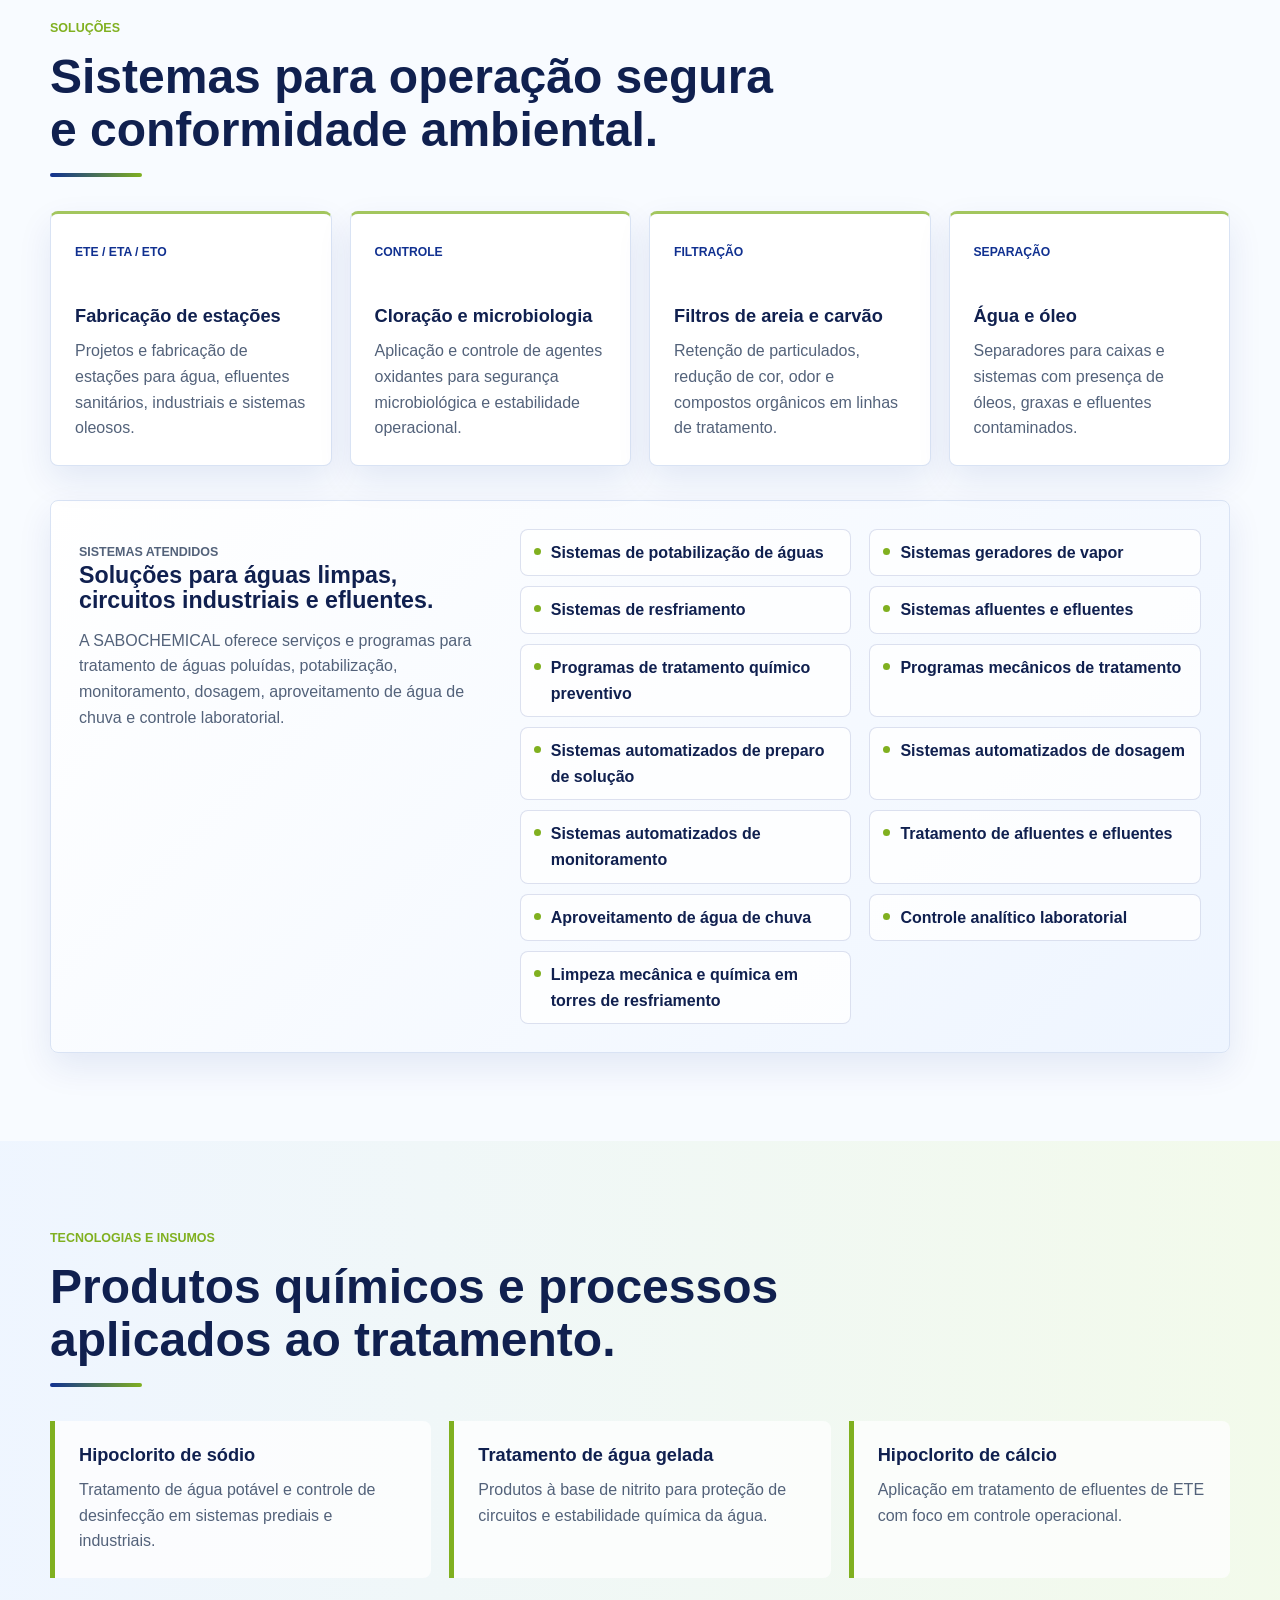
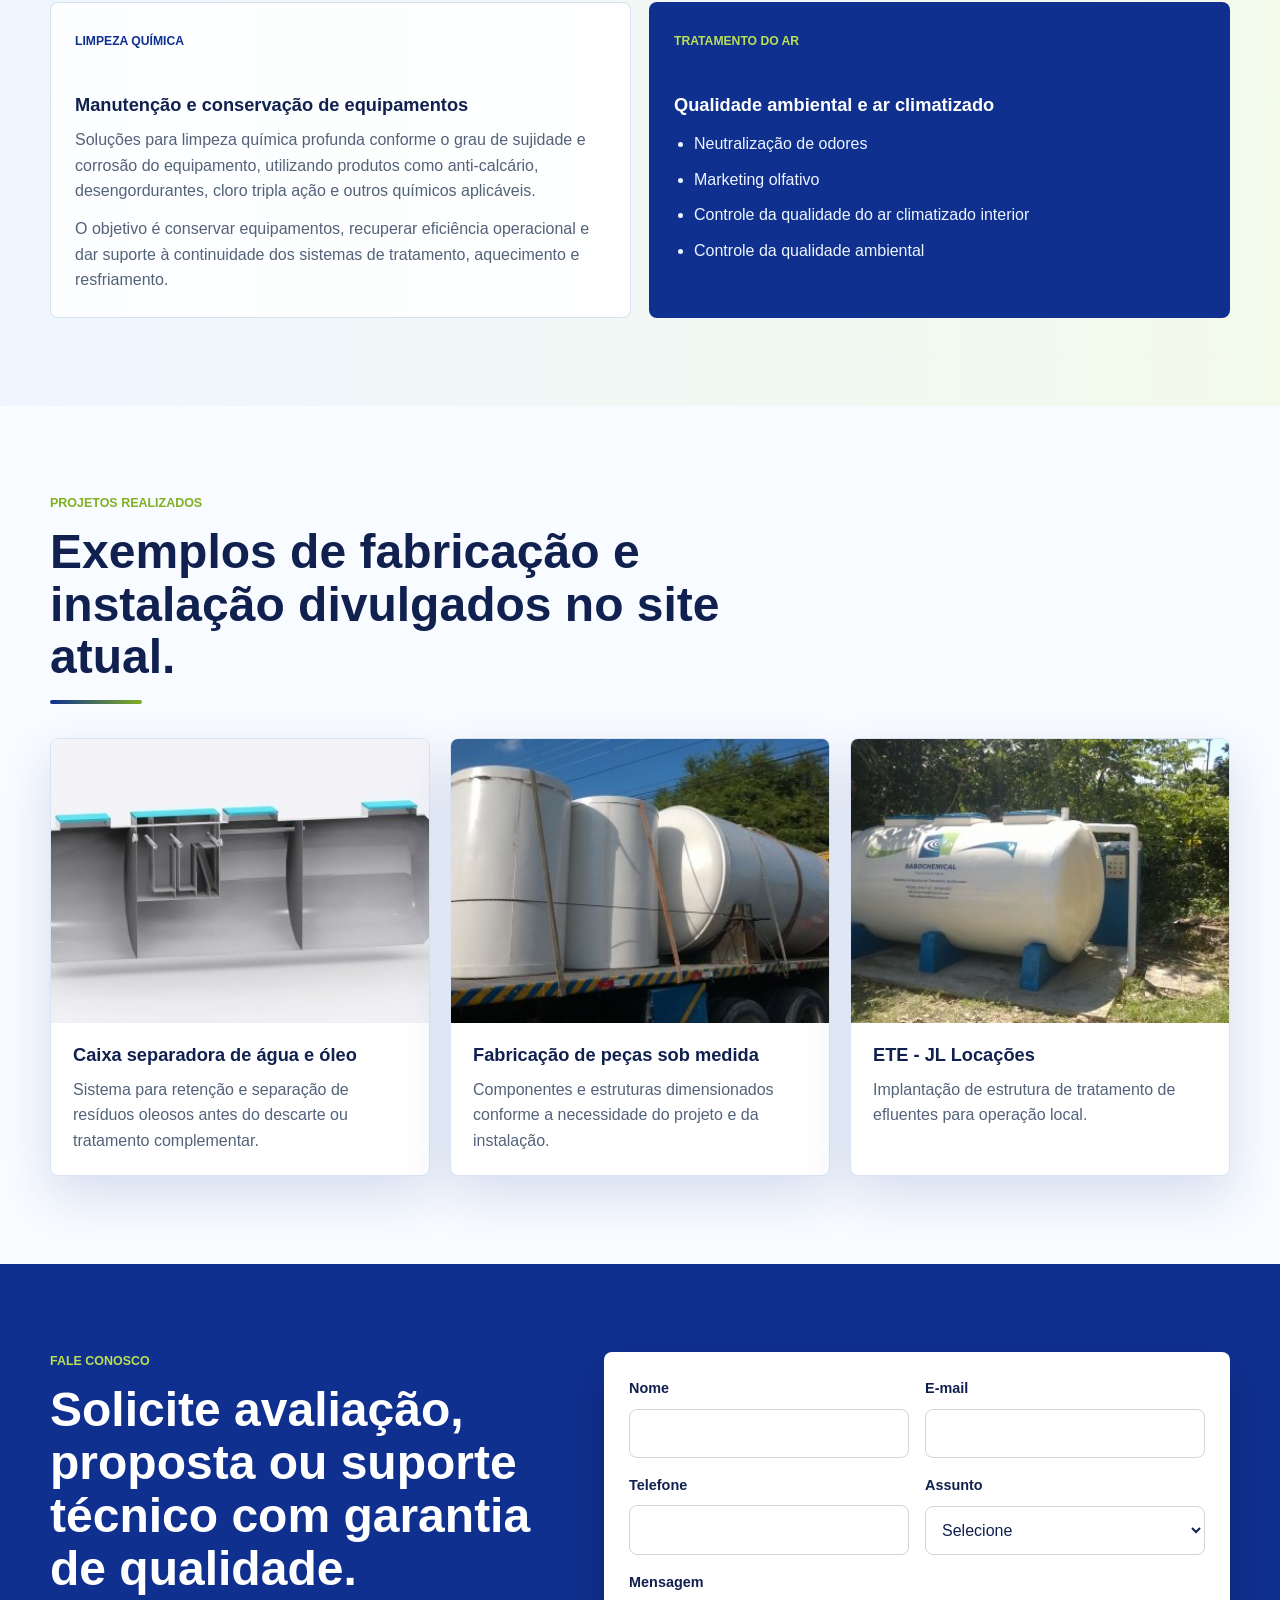
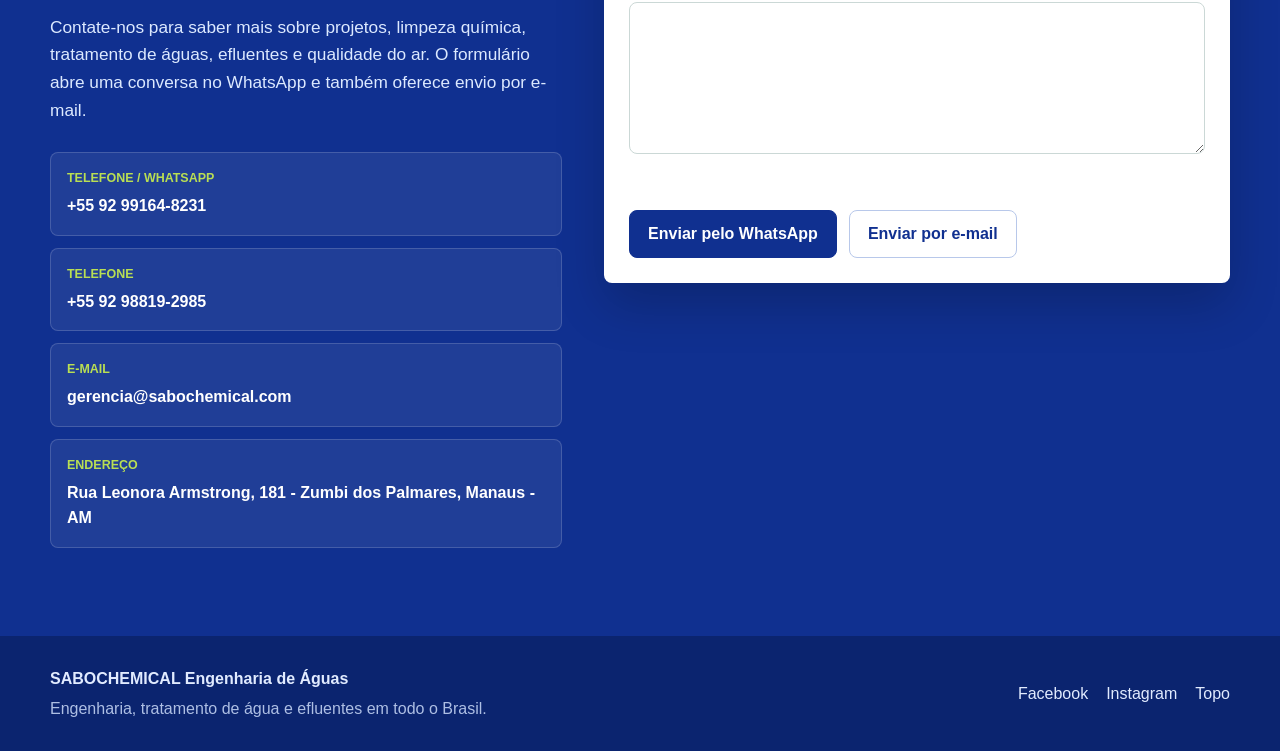
==== commit 8cc380b4: "Add missing service terms from sales copy" ====
--- a/index.html
+++ b/index.html
@@ -82,8 +82,8 @@
             <p class="eyebrow">Engenharia de águas e tratamento ambiental</p>
             <h1 id="hero-title">Tratamento de água e efluentes com projeto, fabricação e instalação no seu negócio.</h1>
             <p class="hero__text">
-              A SABOCHEMICAL desenvolve soluções para ETA, ETE, ETO, cloração, filtros,
-              separadores água/óleo, tratamento químico preventivo, limpeza de equipamentos,
+              A SABOCHEMICAL desenvolve soluções para ETA, ETE, ETO, cloração e decloração, filtros,
+              separadores água/óleo, tratamento químico preventivo, higienização e limpeza de equipamentos,
               tratamento do ar e produtos químicos aplicados a sistemas industriais, sanitários e prediais.
             </p>
             <div class="hero__actions" aria-label="Ações principais">
@@ -122,7 +122,7 @@
               e efluentes sanitários e industriais.
             </p>
             <p>
-              Nossa equipe especializada atua no tratamento e filtragem de águas de consumo, piscina,
+              Nossa equipe especializada atua no tratamento e filtragem de águas de consumo, piscinas coletivas,
               sistemas de aquecimento e outros circuitos, com produtos e equipamentos para tratamento
               de águas, filtros, purificadores, dosadores e soluções sob medida para empresas e particulares.
             </p>
@@ -357,4 +357,4 @@
 
     <script src="script.js" defer></script>
   </body>
-</html>+</html>
--- a/styles.css
+++ b/styles.css
@@ -1,15 +1,15 @@
 :root {
-  --color-ink: #172426;
-  --color-muted: #5e6b6d;
-  --color-line: #dbe5e3;
+  --color-ink: #10204f;
+  --color-muted: #53627a;
+  --color-line: #d9e3f4;
   --color-surface: #ffffff;
-  --color-soft: #eef7f4;
-  --color-deep: #0a3d45;
-  --color-teal: #0f6b63;
-  --color-green: #78a83b;
-  --color-sky: #d9edf5;
-  --color-warm: #f5f0e6;
-  --shadow: 0 20px 50px rgba(14, 48, 52, 0.13);
+  --color-soft: #eef5ff;
+  --color-deep: #103090;
+  --color-teal: #103090;
+  --color-green: #80b020;
+  --color-sky: #e8f2ff;
+  --color-warm: #f2fae9;
+  --shadow: 0 20px 50px rgba(16, 48, 144, 0.14);
   --radius: 8px;
   --container: 1180px;
 }
@@ -27,7 +27,7 @@
   color: var(--color-ink);
   font-family: Arial, Helvetica, sans-serif;
   line-height: 1.6;
-  background: #fbfcfb;
+  background: #f8fbff;
 }
 
 body.menu-open {
@@ -60,7 +60,7 @@
 }
 
 :focus-visible {
-  outline: 3px solid rgba(120, 168, 59, 0.7);
+  outline: 3px solid rgba(128, 176, 32, 0.72);
   outline-offset: 3px;
 }
 
@@ -101,14 +101,14 @@
   position: sticky;
   top: 0;
   z-index: 20;
-  background: rgba(255, 255, 255, 0.96);
-  border-bottom: 1px solid rgba(219, 229, 227, 0.9);
+  background: rgba(255, 255, 255, 0.97);
+  border-bottom: 1px solid rgba(217, 227, 244, 0.95);
   backdrop-filter: blur(16px);
 }
 
 .topbar {
   background: var(--color-deep);
-  color: #e9f4f1;
+  color: #eef5ff;
   font-size: 0.9rem;
 }
 
@@ -150,7 +150,7 @@
   padding: 8px 14px;
   border-radius: var(--radius);
   background: var(--color-deep);
-  box-shadow: 0 10px 24px rgba(10, 61, 69, 0.14);
+  box-shadow: 0 10px 24px rgba(16, 48, 144, 0.18);
 }
 
 .brand__mark img {
@@ -220,23 +220,32 @@
   padding: 10px 14px;
 }
 
-.button--primary,
+.button--primary {
+  background: var(--color-deep);
+  color: #ffffff;
+  border-color: var(--color-deep);
+}
+
+.button--primary:hover {
+  background: #0b246f;
+  color: #ffffff;
+}
+
 .button--whatsapp {
   background: var(--color-green);
-  color: #102015;
+  color: #10204f;
   border-color: var(--color-green);
 }
 
-.button--primary:hover,
 .button--whatsapp:hover {
-  background: #66922e;
+  background: #6f9d18;
   color: #ffffff;
 }
 
 .button--secondary {
   color: var(--color-deep);
   background: #ffffff;
-  border-color: #b6d4ce;
+  border-color: #b8c8ea;
 }
 
 .button--secondary:hover {
@@ -246,9 +255,14 @@
 .hero {
   position: relative;
   overflow: hidden;
-  background:
-    linear-gradient(90deg, rgba(7, 31, 36, 0.94) 0%, rgba(7, 31, 36, 0.8) 43%, rgba(7, 31, 36, 0.2) 100%),
-    url("assets/home-background.jpg") center / cover no-repeat;
+  background-color: var(--color-deep);
+  background-image:
+    linear-gradient(90deg, rgba(16, 48, 144, 0.94) 0%, rgba(16, 48, 144, 0.78) 46%, rgba(128, 176, 32, 0.2) 100%),
+    url("assets/home-background.jpg"),
+    linear-gradient(135deg, #103090, #80b020);
+  background-position: center, right center, center;
+  background-repeat: no-repeat;
+  background-size: cover, min(52vw, 760px) auto, cover;
   color: #ffffff;
 }
 
@@ -281,7 +295,7 @@
 }
 
 .hero .eyebrow {
-  color: #b9e36c;
+  color: #b9df53;
 }
 
 h1,
@@ -314,7 +328,7 @@
 .hero__text {
   max-width: 740px;
   margin: 22px 0 0;
-  color: #e4f2ef;
+  color: #edf5ff;
   font-size: 1.13rem;
 }
 
@@ -340,7 +354,7 @@
 
 .metric span {
   display: block;
-  color: #b9e36c;
+  color: #b9df53;
   font-weight: 800;
 }
 
@@ -360,7 +374,7 @@
 
 .section--accent {
   background:
-    linear-gradient(90deg, rgba(245, 240, 230, 0.84), rgba(238, 247, 244, 0.94));
+    linear-gradient(90deg, rgba(238, 245, 255, 0.92), rgba(242, 250, 233, 0.92));
 }
 
 .split {
@@ -382,6 +396,16 @@
   margin-bottom: 34px;
 }
 
+.section-heading::after {
+  content: "";
+  display: block;
+  width: 92px;
+  height: 4px;
+  margin-top: 16px;
+  border-radius: 999px;
+  background: linear-gradient(90deg, var(--color-deep), var(--color-green));
+}
+
 .cards {
   display: grid;
   gap: 18px;
@@ -395,9 +419,35 @@
   min-height: 250px;
   padding: 24px;
   border: 1px solid var(--color-line);
+  border-top: 3px solid rgba(128, 176, 32, 0.72);
   border-radius: var(--radius);
   background: #ffffff;
-  box-shadow: 0 14px 35px rgba(10, 61, 69, 0.08);
+  box-shadow: 0 14px 35px rgba(16, 48, 144, 0.09);
+}
+
+.card,
+.topic-card,
+.content-card,
+.value-card,
+.specialty-card,
+.project,
+.video-card,
+.gallery-thumb {
+  border-top-color: rgba(128, 176, 32, 0.72);
+  transition: transform 180ms ease, box-shadow 180ms ease, border-color 180ms ease;
+}
+
+.card:hover,
+.topic-card:hover,
+.content-card:hover,
+.value-card:hover,
+.specialty-card:hover,
+.project:hover,
+.video-card:hover,
+.gallery-thumb:hover {
+  transform: translateY(-3px);
+  box-shadow: 0 18px 42px rgba(16, 48, 144, 0.14);
+  border-color: rgba(16, 48, 144, 0.28);
 }
 
 .card__tag {
@@ -427,7 +477,7 @@
   border: 1px solid var(--color-line);
   border-radius: var(--radius);
   background: #ffffff;
-  box-shadow: 0 14px 35px rgba(10, 61, 69, 0.08);
+  box-shadow: 0 14px 35px rgba(16, 48, 144, 0.09);
 }
 
 .value-card--values {
@@ -455,7 +505,7 @@
 
 .value-list li {
   padding: 18px;
-  border: 1px solid rgba(188, 206, 201, 0.72);
+  border: 1px solid rgba(184, 200, 234, 0.82);
   border-radius: var(--radius);
   background: rgba(255, 255, 255, 0.74);
 }
@@ -491,7 +541,7 @@
   border: 1px solid var(--color-line);
   border-radius: var(--radius);
   background: linear-gradient(135deg, #ffffff, var(--color-soft));
-  box-shadow: 0 14px 35px rgba(10, 61, 69, 0.08);
+  box-shadow: 0 14px 35px rgba(16, 48, 144, 0.09);
 }
 
 .systems-panel h3 {
@@ -516,7 +566,7 @@
   position: relative;
   min-height: 44px;
   padding: 10px 12px 10px 30px;
-  border: 1px solid rgba(15, 107, 99, 0.14);
+  border: 1px solid rgba(16, 48, 144, 0.14);
   border-radius: var(--radius);
   background: rgba(255, 255, 255, 0.78);
   color: var(--color-ink);
@@ -543,7 +593,7 @@
 
 .specialty-card {
   padding: 24px;
-  border: 1px solid rgba(15, 107, 99, 0.14);
+  border: 1px solid rgba(16, 48, 144, 0.14);
   border-radius: var(--radius);
   background: rgba(255, 255, 255, 0.82);
 }
@@ -567,11 +617,11 @@
 
 .specialty-card--dark .card__tag,
 .specialty-card--dark p {
-  color: #b9e36c;
+  color: #b9df53;
 }
 
 .specialty-card--dark li {
-  color: #e6f2ef;
+  color: #edf5ff;
 }
 .technology-list article {
   padding: 24px;
@@ -611,7 +661,7 @@
 }
 
 .contact .eyebrow {
-  color: #b9e36c;
+  color: #b9df53;
 }
 
 .contact__grid {
@@ -622,7 +672,7 @@
 }
 
 .contact__intro {
-  color: #d7e9e5;
+  color: #dce9ff;
   margin-top: 18px;
 }
 
@@ -645,7 +695,7 @@
 
 .contact-links span {
   display: block;
-  color: #b9e36c;
+  color: #b9df53;
   font-size: 0.78rem;
   font-weight: 800;
   text-transform: uppercase;
@@ -728,8 +778,8 @@
 
 .site-footer {
   padding: 30px 0;
-  background: #071f24;
-  color: #d9e6e4;
+  background: #0b246f;
+  color: #e1ebff;
 }
 
 .footer__inner {
@@ -741,7 +791,7 @@
 
 .footer__inner p {
   margin: 4px 0 0;
-  color: #9fb5b3;
+  color: #aebfe4;
 }
 
 .footer__links {
@@ -1025,39 +1075,42 @@
 }
 
 .page-hero {
-  --page-hero-image: linear-gradient(135deg, #0a3d45, #0f6b63);
-  --page-hero-position: center;
-  background:
-    linear-gradient(120deg, rgba(7, 31, 36, 0.88), rgba(15, 107, 99, 0.72)),
-    var(--page-hero-image);
-  background-position: center, var(--page-hero-position);
-  background-size: cover, cover;
+  --page-hero-image: linear-gradient(135deg, #103090, #80b020);
+  --page-hero-position: right center;
+  --page-hero-repeat: no-repeat;
+  --page-hero-size: min(44vw, 620px) auto;
+  background-color: var(--color-deep);
+  background-image:
+    linear-gradient(120deg, rgba(16, 48, 144, 0.94), rgba(16, 48, 144, 0.78) 56%, rgba(128, 176, 32, 0.38)),
+    var(--page-hero-image),
+    linear-gradient(135deg, #103090, #80b020);
+  background-position: center, var(--page-hero-position), center;
+  background-repeat: no-repeat, var(--page-hero-repeat), no-repeat;
+  background-size: cover, var(--page-hero-size), cover;
   color: #ffffff;
 }
 
 .page-hero--empresa {
   --page-hero-image: url("assets/page-empresa.jpg");
-  --page-hero-position: center 42%;
+  --page-hero-position: right center;
+  --page-hero-size: auto 88%;
 }
 
 .page-hero--solucoes {
   --page-hero-image: url("assets/page-solucoes.webp");
-  --page-hero-position: center;
 }
 
 .page-hero--tecnologias {
   --page-hero-image: url("assets/page-tecnologias.webp");
-  --page-hero-position: center;
 }
 
 .page-hero--projetos {
   --page-hero-image: url("assets/page-projetos.jpg");
-  --page-hero-position: center;
+  --page-hero-size: min(40vw, 560px) auto;
 }
 
 .page-hero--contato {
   --page-hero-image: url("assets/page-contato.webp");
-  --page-hero-position: center;
 }
 
 .page-hero__grid {
@@ -1077,13 +1130,13 @@
 .page-hero p:not(.eyebrow):not(.breadcrumb) {
   max-width: 760px;
   margin: 20px 0 0;
-  color: #e4f2ef;
+  color: #edf5ff;
   font-size: 1.14rem;
 }
 
 .breadcrumb {
   margin: 0 0 18px;
-  color: #cde4de;
+  color: #d6e5ff;
   font-weight: 700;
 }
 
@@ -1109,7 +1162,7 @@
 }
 
 .page-hero__aside span {
-  color: #d7e9e5;
+  color: #dce9ff;
 }
 
 .detail-layout {
@@ -1125,7 +1178,7 @@
   border: 1px solid var(--color-line);
   border-radius: var(--radius);
   background: #ffffff;
-  box-shadow: 0 14px 35px rgba(10, 61, 69, 0.08);
+  box-shadow: 0 14px 35px rgba(16, 48, 144, 0.09);
 }
 
 .content-card,
@@ -1190,9 +1243,9 @@
 .project-list li {
   position: relative;
   padding: 10px 12px 10px 30px;
-  border: 1px solid rgba(15, 107, 99, 0.13);
-  border-radius: var(--radius);
-  background: rgba(238, 247, 244, 0.72);
+  border: 1px solid rgba(16, 48, 144, 0.13);
+  border-radius: var(--radius);
+  background: rgba(238, 245, 255, 0.78);
   color: var(--color-ink);
   font-weight: 700;
 }
@@ -1288,7 +1341,7 @@
   border: 1px solid var(--color-line);
   border-radius: var(--radius);
   background: #ffffff;
-  box-shadow: 0 14px 35px rgba(10, 61, 69, 0.08);
+  box-shadow: 0 14px 35px rgba(16, 48, 144, 0.09);
 }
 
 .video-frame {
@@ -1384,9 +1437,26 @@
 }
 @media (max-width: 640px) {
   .hero {
-    background:
-      linear-gradient(180deg, rgba(7, 31, 36, 0.94) 0%, rgba(7, 31, 36, 0.82) 58%, rgba(7, 31, 36, 0.36) 100%),
-      url("assets/home-background.jpg") 64% center / cover no-repeat;
+    background-image:
+      linear-gradient(180deg, rgba(16, 48, 144, 0.96) 0%, rgba(16, 48, 144, 0.86) 54%, rgba(128, 176, 32, 0.3) 100%),
+      url("assets/home-background.jpg"),
+      linear-gradient(135deg, #103090, #80b020);
+    background-position: center, center bottom, center;
+    background-repeat: no-repeat;
+    background-size: cover, min(96vw, 520px) auto, cover;
+  }
+
+  .page-hero {
+    --page-hero-position: center bottom;
+    --page-hero-size: min(92vw, 480px) auto;
+    background-image:
+      linear-gradient(180deg, rgba(16, 48, 144, 0.96), rgba(16, 48, 144, 0.84) 54%, rgba(16, 48, 144, 0.68)),
+      var(--page-hero-image),
+      linear-gradient(135deg, #103090, #80b020);
+  }
+
+  .page-hero--empresa {
+    --page-hero-size: min(84vw, 360px) auto;
   }
 
   .gallery-project__header {
@@ -1396,4 +1466,4 @@
   .gallery-strip {
     grid-template-columns: repeat(2, minmax(0, 1fr));
   }
-}+}
--- a/styles.css
+++ b/styles.css
@@ -1,15 +1,15 @@
 :root {
-  --color-ink: #172426;
-  --color-muted: #5e6b6d;
-  --color-line: #dbe5e3;
+  --color-ink: #10204f;
+  --color-muted: #53627a;
+  --color-line: #d9e3f4;
   --color-surface: #ffffff;
-  --color-soft: #eef7f4;
-  --color-deep: #0a3d45;
-  --color-teal: #0f6b63;
-  --color-green: #78a83b;
-  --color-sky: #d9edf5;
-  --color-warm: #f5f0e6;
-  --shadow: 0 20px 50px rgba(14, 48, 52, 0.13);
+  --color-soft: #eef5ff;
+  --color-deep: #103090;
+  --color-teal: #103090;
+  --color-green: #80b020;
+  --color-sky: #e8f2ff;
+  --color-warm: #f2fae9;
+  --shadow: 0 20px 50px rgba(16, 48, 144, 0.14);
   --radius: 8px;
   --container: 1180px;
 }
@@ -27,7 +27,7 @@
   color: var(--color-ink);
   font-family: Arial, Helvetica, sans-serif;
   line-height: 1.6;
-  background: #fbfcfb;
+  background: #f8fbff;
 }
 
 body.menu-open {
@@ -60,7 +60,7 @@
 }
 
 :focus-visible {
-  outline: 3px solid rgba(120, 168, 59, 0.7);
+  outline: 3px solid rgba(128, 176, 32, 0.72);
   outline-offset: 3px;
 }
 
@@ -101,14 +101,14 @@
   position: sticky;
   top: 0;
   z-index: 20;
-  background: rgba(255, 255, 255, 0.96);
-  border-bottom: 1px solid rgba(219, 229, 227, 0.9);
+  background: rgba(255, 255, 255, 0.97);
+  border-bottom: 1px solid rgba(217, 227, 244, 0.95);
   backdrop-filter: blur(16px);
 }
 
 .topbar {
   background: var(--color-deep);
-  color: #e9f4f1;
+  color: #eef5ff;
   font-size: 0.9rem;
 }
 
@@ -150,7 +150,7 @@
   padding: 8px 14px;
   border-radius: var(--radius);
   background: var(--color-deep);
-  box-shadow: 0 10px 24px rgba(10, 61, 69, 0.14);
+  box-shadow: 0 10px 24px rgba(16, 48, 144, 0.18);
 }
 
 .brand__mark img {
@@ -220,23 +220,32 @@
   padding: 10px 14px;
 }
 
-.button--primary,
+.button--primary {
+  background: var(--color-deep);
+  color: #ffffff;
+  border-color: var(--color-deep);
+}
+
+.button--primary:hover {
+  background: #0b246f;
+  color: #ffffff;
+}
+
 .button--whatsapp {
   background: var(--color-green);
-  color: #102015;
+  color: #10204f;
   border-color: var(--color-green);
 }
 
-.button--primary:hover,
 .button--whatsapp:hover {
-  background: #66922e;
+  background: #6f9d18;
   color: #ffffff;
 }
 
 .button--secondary {
   color: var(--color-deep);
   background: #ffffff;
-  border-color: #b6d4ce;
+  border-color: #b8c8ea;
 }
 
 .button--secondary:hover {
@@ -246,9 +255,14 @@
 .hero {
   position: relative;
   overflow: hidden;
-  background:
-    linear-gradient(90deg, rgba(7, 31, 36, 0.94) 0%, rgba(7, 31, 36, 0.8) 43%, rgba(7, 31, 36, 0.2) 100%),
-    url("assets/home-background.jpg") center / cover no-repeat;
+  background-color: var(--color-deep);
+  background-image:
+    linear-gradient(90deg, rgba(16, 48, 144, 0.94) 0%, rgba(16, 48, 144, 0.78) 46%, rgba(128, 176, 32, 0.2) 100%),
+    url("assets/home-background.jpg"),
+    linear-gradient(135deg, #103090, #80b020);
+  background-position: center, right center, center;
+  background-repeat: no-repeat;
+  background-size: cover, min(52vw, 760px) auto, cover;
   color: #ffffff;
 }
 
@@ -281,7 +295,7 @@
 }
 
 .hero .eyebrow {
-  color: #b9e36c;
+  color: #b9df53;
 }
 
 h1,
@@ -314,7 +328,7 @@
 .hero__text {
   max-width: 740px;
   margin: 22px 0 0;
-  color: #e4f2ef;
+  color: #edf5ff;
   font-size: 1.13rem;
 }
 
@@ -340,7 +354,7 @@
 
 .metric span {
   display: block;
-  color: #b9e36c;
+  color: #b9df53;
   font-weight: 800;
 }
 
@@ -360,7 +374,7 @@
 
 .section--accent {
   background:
-    linear-gradient(90deg, rgba(245, 240, 230, 0.84), rgba(238, 247, 244, 0.94));
+    linear-gradient(90deg, rgba(238, 245, 255, 0.92), rgba(242, 250, 233, 0.92));
 }
 
 .split {
@@ -382,6 +396,16 @@
   margin-bottom: 34px;
 }
 
+.section-heading::after {
+  content: "";
+  display: block;
+  width: 92px;
+  height: 4px;
+  margin-top: 16px;
+  border-radius: 999px;
+  background: linear-gradient(90deg, var(--color-deep), var(--color-green));
+}
+
 .cards {
   display: grid;
   gap: 18px;
@@ -395,9 +419,35 @@
   min-height: 250px;
   padding: 24px;
   border: 1px solid var(--color-line);
+  border-top: 3px solid rgba(128, 176, 32, 0.72);
   border-radius: var(--radius);
   background: #ffffff;
-  box-shadow: 0 14px 35px rgba(10, 61, 69, 0.08);
+  box-shadow: 0 14px 35px rgba(16, 48, 144, 0.09);
+}
+
+.card,
+.topic-card,
+.content-card,
+.value-card,
+.specialty-card,
+.project,
+.video-card,
+.gallery-thumb {
+  border-top-color: rgba(128, 176, 32, 0.72);
+  transition: transform 180ms ease, box-shadow 180ms ease, border-color 180ms ease;
+}
+
+.card:hover,
+.topic-card:hover,
+.content-card:hover,
+.value-card:hover,
+.specialty-card:hover,
+.project:hover,
+.video-card:hover,
+.gallery-thumb:hover {
+  transform: translateY(-3px);
+  box-shadow: 0 18px 42px rgba(16, 48, 144, 0.14);
+  border-color: rgba(16, 48, 144, 0.28);
 }
 
 .card__tag {
@@ -427,7 +477,7 @@
   border: 1px solid var(--color-line);
   border-radius: var(--radius);
   background: #ffffff;
-  box-shadow: 0 14px 35px rgba(10, 61, 69, 0.08);
+  box-shadow: 0 14px 35px rgba(16, 48, 144, 0.09);
 }
 
 .value-card--values {
@@ -455,7 +505,7 @@
 
 .value-list li {
   padding: 18px;
-  border: 1px solid rgba(188, 206, 201, 0.72);
+  border: 1px solid rgba(184, 200, 234, 0.82);
   border-radius: var(--radius);
   background: rgba(255, 255, 255, 0.74);
 }
@@ -491,7 +541,7 @@
   border: 1px solid var(--color-line);
   border-radius: var(--radius);
   background: linear-gradient(135deg, #ffffff, var(--color-soft));
-  box-shadow: 0 14px 35px rgba(10, 61, 69, 0.08);
+  box-shadow: 0 14px 35px rgba(16, 48, 144, 0.09);
 }
 
 .systems-panel h3 {
@@ -516,7 +566,7 @@
   position: relative;
   min-height: 44px;
   padding: 10px 12px 10px 30px;
-  border: 1px solid rgba(15, 107, 99, 0.14);
+  border: 1px solid rgba(16, 48, 144, 0.14);
   border-radius: var(--radius);
   background: rgba(255, 255, 255, 0.78);
   color: var(--color-ink);
@@ -543,7 +593,7 @@
 
 .specialty-card {
   padding: 24px;
-  border: 1px solid rgba(15, 107, 99, 0.14);
+  border: 1px solid rgba(16, 48, 144, 0.14);
   border-radius: var(--radius);
   background: rgba(255, 255, 255, 0.82);
 }
@@ -567,11 +617,11 @@
 
 .specialty-card--dark .card__tag,
 .specialty-card--dark p {
-  color: #b9e36c;
+  color: #b9df53;
 }
 
 .specialty-card--dark li {
-  color: #e6f2ef;
+  color: #edf5ff;
 }
 .technology-list article {
   padding: 24px;
@@ -611,7 +661,7 @@
 }
 
 .contact .eyebrow {
-  color: #b9e36c;
+  color: #b9df53;
 }
 
 .contact__grid {
@@ -622,7 +672,7 @@
 }
 
 .contact__intro {
-  color: #d7e9e5;
+  color: #dce9ff;
   margin-top: 18px;
 }
 
@@ -645,7 +695,7 @@
 
 .contact-links span {
   display: block;
-  color: #b9e36c;
+  color: #b9df53;
   font-size: 0.78rem;
   font-weight: 800;
   text-transform: uppercase;
@@ -728,8 +778,8 @@
 
 .site-footer {
   padding: 30px 0;
-  background: #071f24;
-  color: #d9e6e4;
+  background: #0b246f;
+  color: #e1ebff;
 }
 
 .footer__inner {
@@ -741,7 +791,7 @@
 
 .footer__inner p {
   margin: 4px 0 0;
-  color: #9fb5b3;
+  color: #aebfe4;
 }
 
 .footer__links {
@@ -1025,39 +1075,42 @@
 }
 
 .page-hero {
-  --page-hero-image: linear-gradient(135deg, #0a3d45, #0f6b63);
-  --page-hero-position: center;
-  background:
-    linear-gradient(120deg, rgba(7, 31, 36, 0.88), rgba(15, 107, 99, 0.72)),
-    var(--page-hero-image);
-  background-position: center, var(--page-hero-position);
-  background-size: cover, cover;
+  --page-hero-image: linear-gradient(135deg, #103090, #80b020);
+  --page-hero-position: right center;
+  --page-hero-repeat: no-repeat;
+  --page-hero-size: min(44vw, 620px) auto;
+  background-color: var(--color-deep);
+  background-image:
+    linear-gradient(120deg, rgba(16, 48, 144, 0.94), rgba(16, 48, 144, 0.78) 56%, rgba(128, 176, 32, 0.38)),
+    var(--page-hero-image),
+    linear-gradient(135deg, #103090, #80b020);
+  background-position: center, var(--page-hero-position), center;
+  background-repeat: no-repeat, var(--page-hero-repeat), no-repeat;
+  background-size: cover, var(--page-hero-size), cover;
   color: #ffffff;
 }
 
 .page-hero--empresa {
   --page-hero-image: url("assets/page-empresa.jpg");
-  --page-hero-position: center 42%;
+  --page-hero-position: right center;
+  --page-hero-size: auto 88%;
 }
 
 .page-hero--solucoes {
   --page-hero-image: url("assets/page-solucoes.webp");
-  --page-hero-position: center;
 }
 
 .page-hero--tecnologias {
   --page-hero-image: url("assets/page-tecnologias.webp");
-  --page-hero-position: center;
 }
 
 .page-hero--projetos {
   --page-hero-image: url("assets/page-projetos.jpg");
-  --page-hero-position: center;
+  --page-hero-size: min(40vw, 560px) auto;
 }
 
 .page-hero--contato {
   --page-hero-image: url("assets/page-contato.webp");
-  --page-hero-position: center;
 }
 
 .page-hero__grid {
@@ -1077,13 +1130,13 @@
 .page-hero p:not(.eyebrow):not(.breadcrumb) {
   max-width: 760px;
   margin: 20px 0 0;
-  color: #e4f2ef;
+  color: #edf5ff;
   font-size: 1.14rem;
 }
 
 .breadcrumb {
   margin: 0 0 18px;
-  color: #cde4de;
+  color: #d6e5ff;
   font-weight: 700;
 }
 
@@ -1109,7 +1162,7 @@
 }
 
 .page-hero__aside span {
-  color: #d7e9e5;
+  color: #dce9ff;
 }
 
 .detail-layout {
@@ -1125,7 +1178,7 @@
   border: 1px solid var(--color-line);
   border-radius: var(--radius);
   background: #ffffff;
-  box-shadow: 0 14px 35px rgba(10, 61, 69, 0.08);
+  box-shadow: 0 14px 35px rgba(16, 48, 144, 0.09);
 }
 
 .content-card,
@@ -1190,9 +1243,9 @@
 .project-list li {
   position: relative;
   padding: 10px 12px 10px 30px;
-  border: 1px solid rgba(15, 107, 99, 0.13);
-  border-radius: var(--radius);
-  background: rgba(238, 247, 244, 0.72);
+  border: 1px solid rgba(16, 48, 144, 0.13);
+  border-radius: var(--radius);
+  background: rgba(238, 245, 255, 0.78);
   color: var(--color-ink);
   font-weight: 700;
 }
@@ -1288,7 +1341,7 @@
   border: 1px solid var(--color-line);
   border-radius: var(--radius);
   background: #ffffff;
-  box-shadow: 0 14px 35px rgba(10, 61, 69, 0.08);
+  box-shadow: 0 14px 35px rgba(16, 48, 144, 0.09);
 }
 
 .video-frame {
@@ -1384,9 +1437,26 @@
 }
 @media (max-width: 640px) {
   .hero {
-    background:
-      linear-gradient(180deg, rgba(7, 31, 36, 0.94) 0%, rgba(7, 31, 36, 0.82) 58%, rgba(7, 31, 36, 0.36) 100%),
-      url("assets/home-background.jpg") 64% center / cover no-repeat;
+    background-image:
+      linear-gradient(180deg, rgba(16, 48, 144, 0.96) 0%, rgba(16, 48, 144, 0.86) 54%, rgba(128, 176, 32, 0.3) 100%),
+      url("assets/home-background.jpg"),
+      linear-gradient(135deg, #103090, #80b020);
+    background-position: center, center bottom, center;
+    background-repeat: no-repeat;
+    background-size: cover, min(96vw, 520px) auto, cover;
+  }
+
+  .page-hero {
+    --page-hero-position: center bottom;
+    --page-hero-size: min(92vw, 480px) auto;
+    background-image:
+      linear-gradient(180deg, rgba(16, 48, 144, 0.96), rgba(16, 48, 144, 0.84) 54%, rgba(16, 48, 144, 0.68)),
+      var(--page-hero-image),
+      linear-gradient(135deg, #103090, #80b020);
+  }
+
+  .page-hero--empresa {
+    --page-hero-size: min(84vw, 360px) auto;
   }
 
   .gallery-project__header {
@@ -1396,4 +1466,4 @@
   .gallery-strip {
     grid-template-columns: repeat(2, minmax(0, 1fr));
   }
-}+}
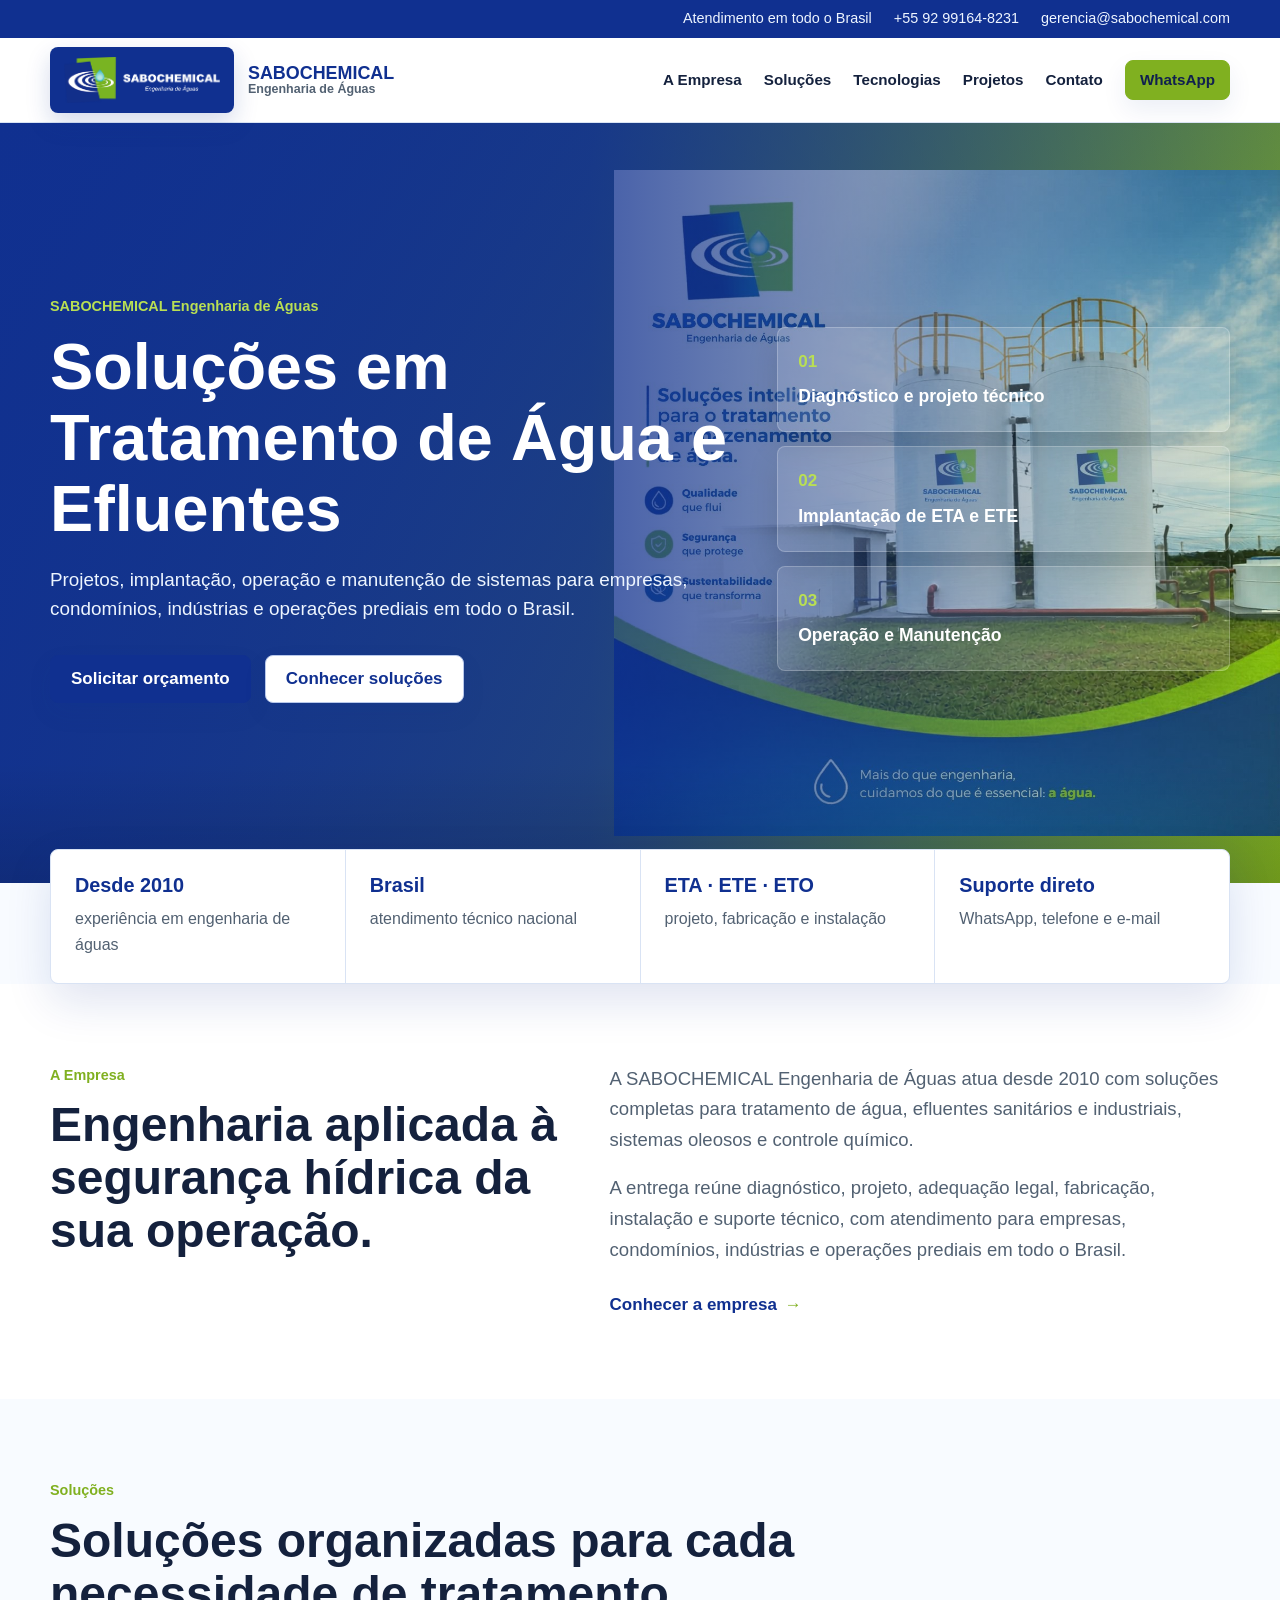
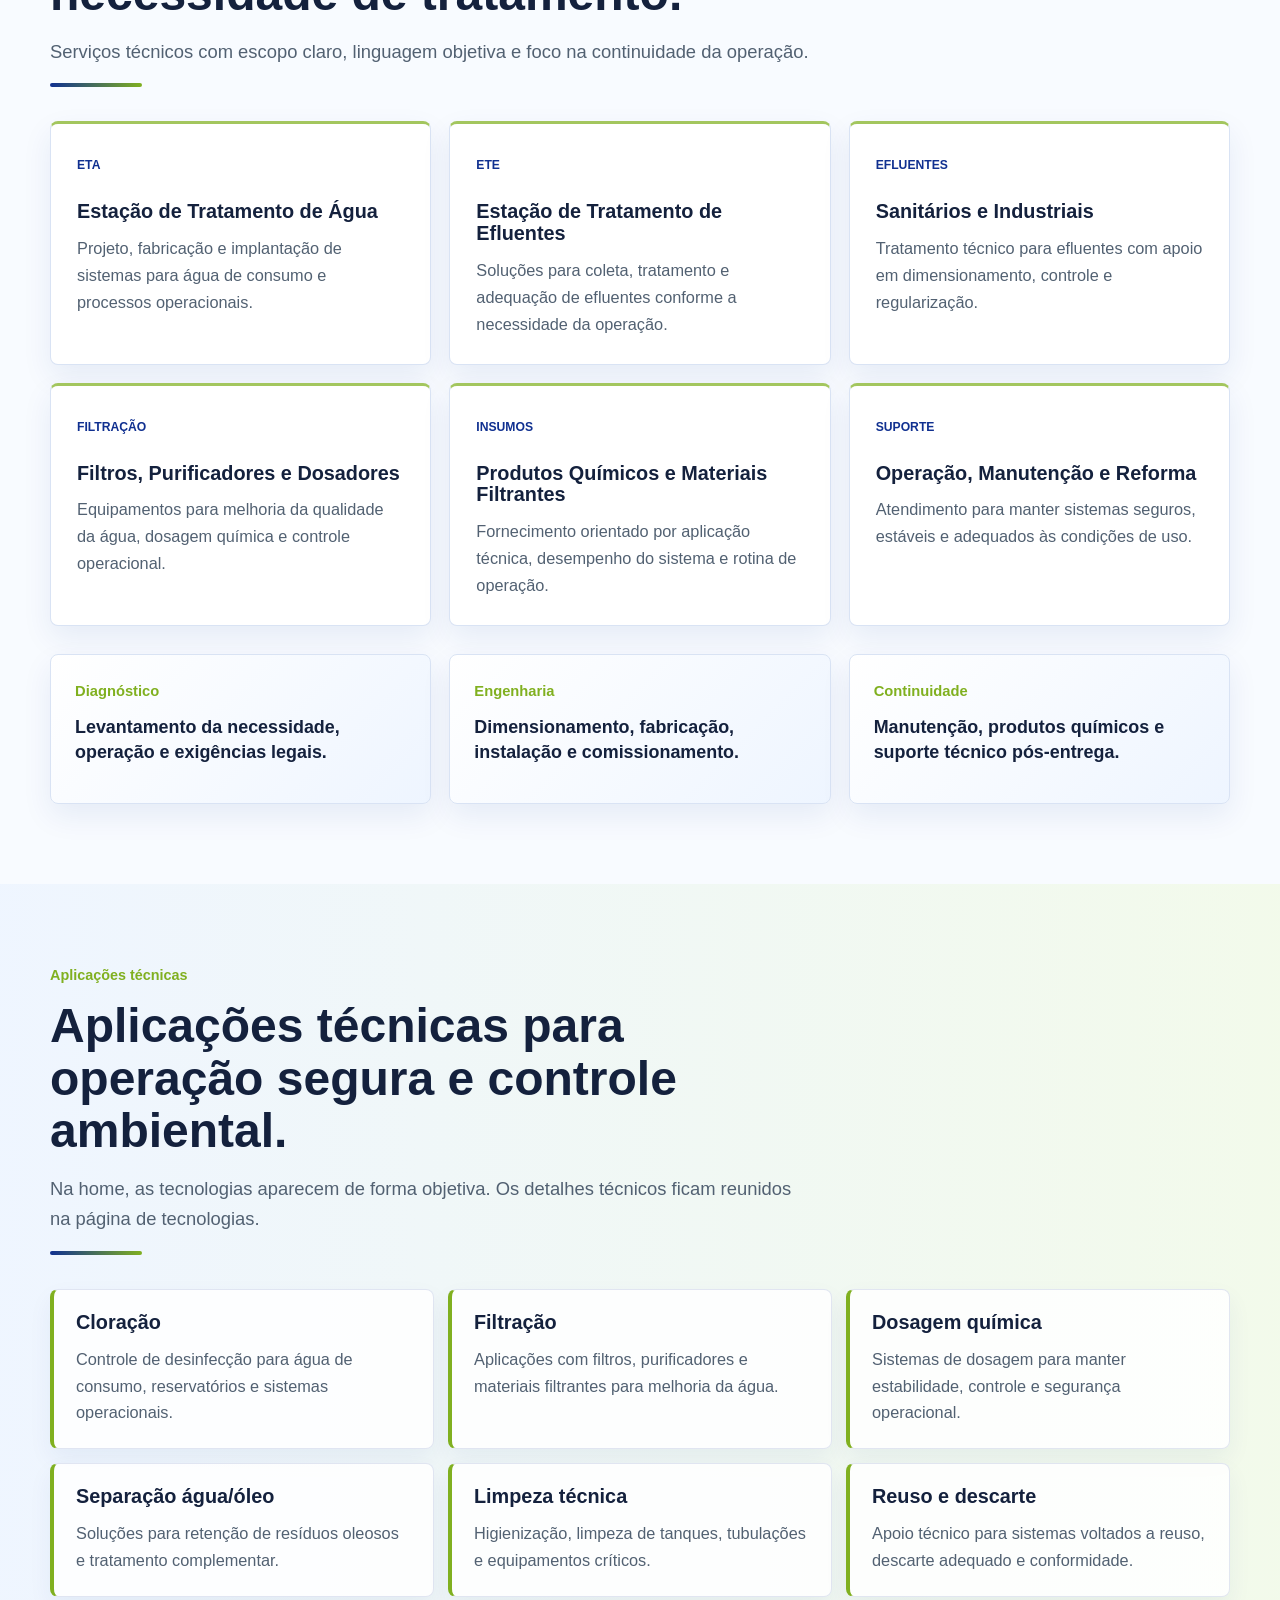
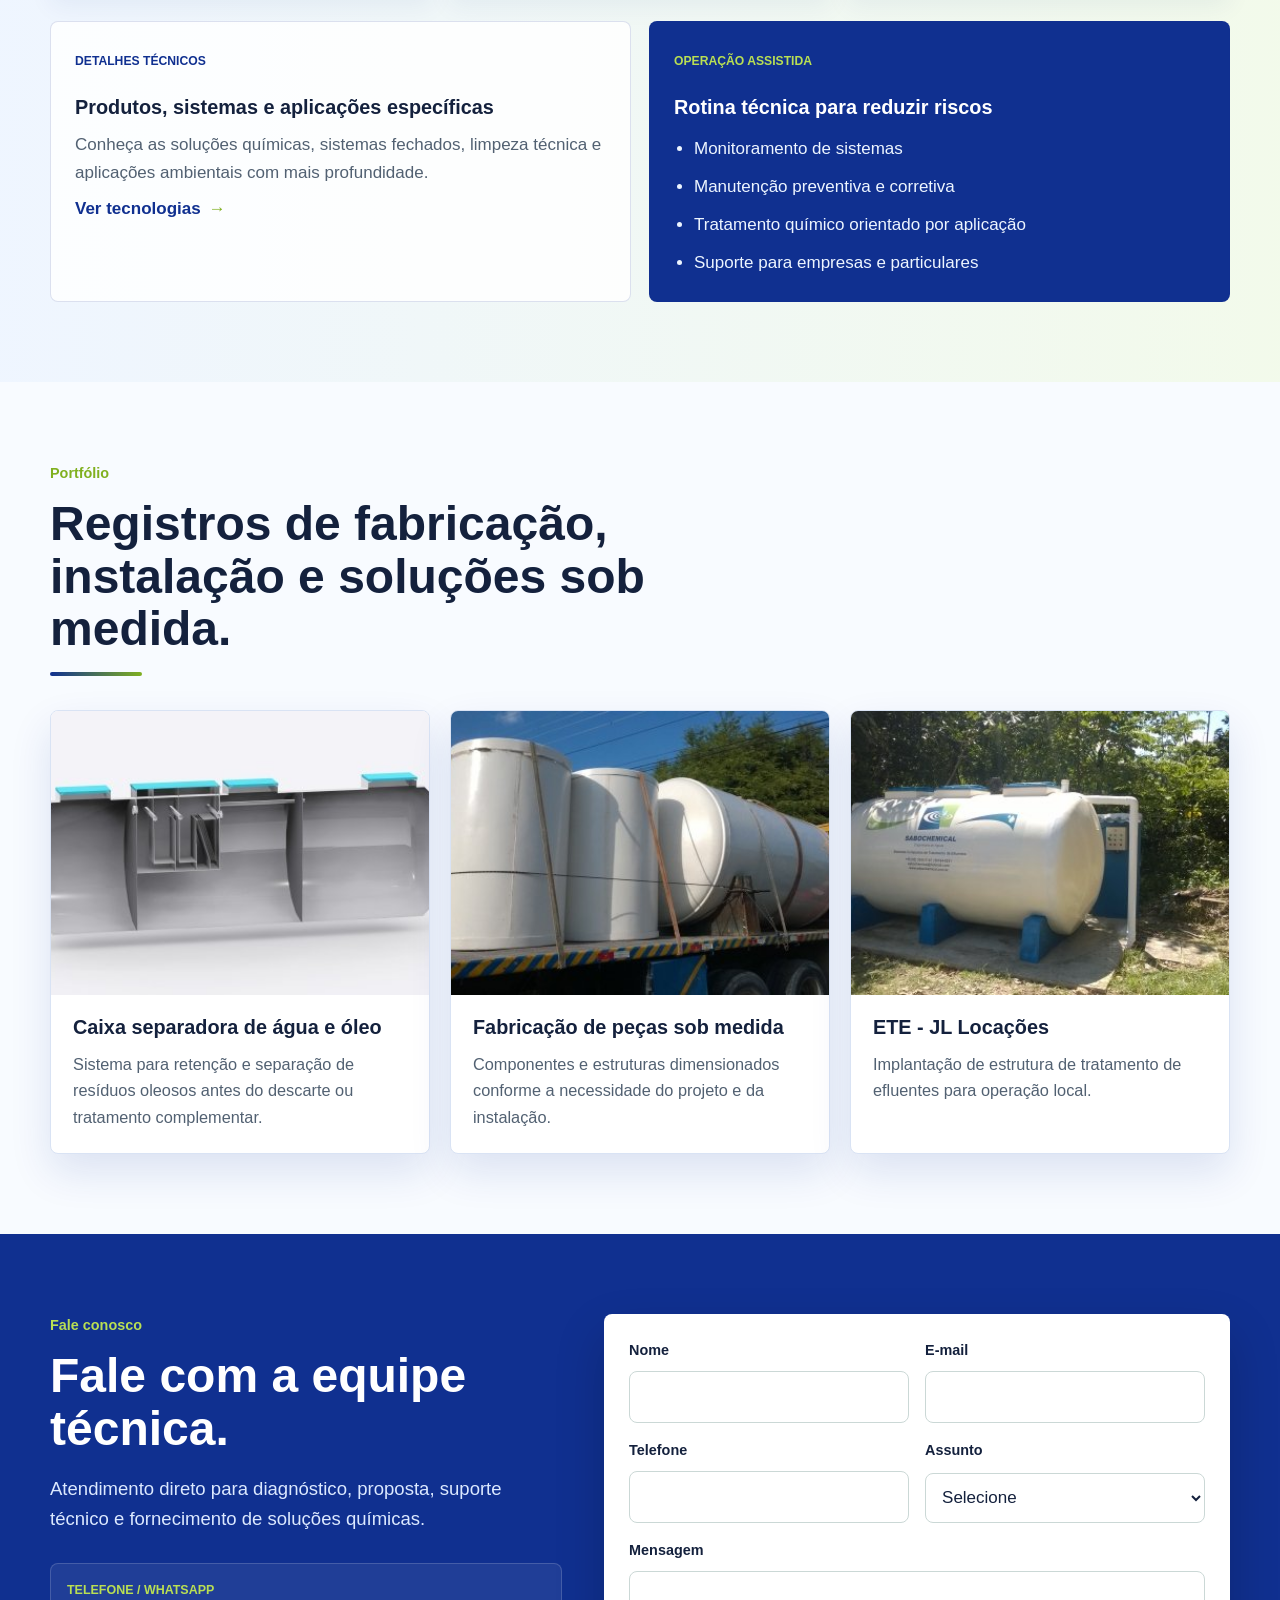
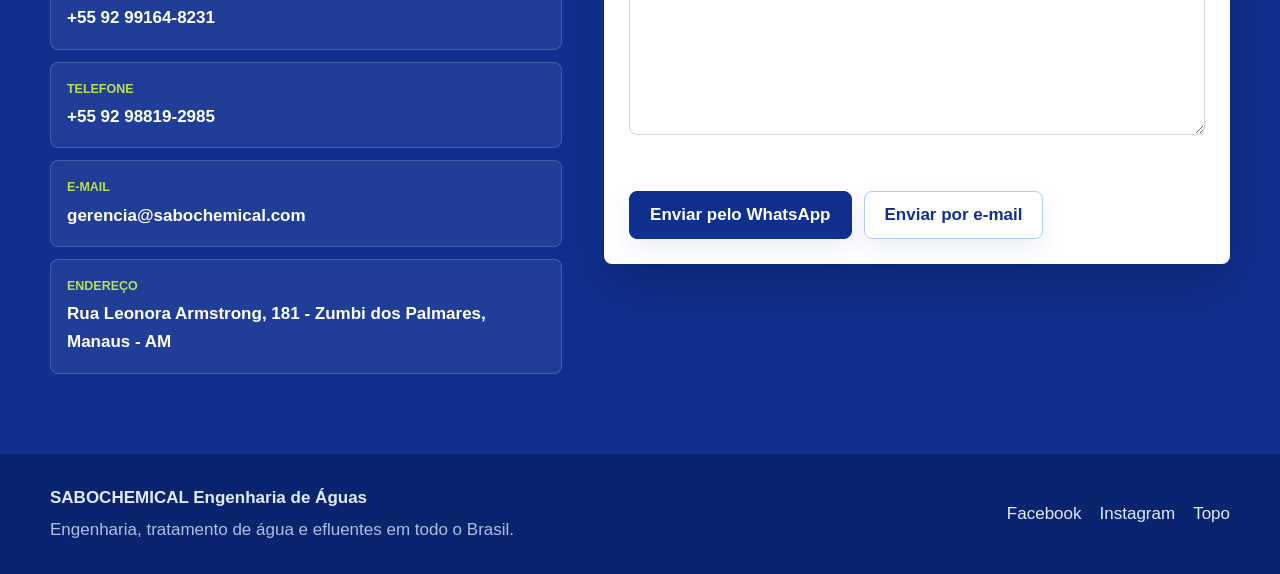
==== commit 0429bd5f: "ajustes intitucionais." ====
--- a/index.html
+++ b/index.html
@@ -4,16 +4,18 @@
     <meta charset="utf-8">
     <meta name="viewport" content="width=device-width, initial-scale=1">
     <title>SABOCHEMICAL | Engenharia de Águas e Tratamento no Brasil</title>
-    <meta name="description" content="Soluções em engenharia de águas, tratamento de água e efluentes, sistemas de potabilização, geradores de vapor, resfriamento, limpeza química, tratamento do ar e produtos químicos em todo o Brasil.">
+    <meta name="description" content="SABOCHEMICAL Engenharia de Águas: soluções em Tratamento de Água, Efluentes, ETA, ETE, operação, manutenção e suporte técnico em todo o Brasil.">
     <meta name="robots" content="index, follow">
     <meta name="theme-color" content="#0f6b63">
     <meta property="og:title" content="SABOCHEMICAL Engenharia de Águas e Tratamento">
-    <meta property="og:description" content="Projetos, licenciamento, fabricação, instalação, tratamento químico, limpeza de equipamentos, tratamento do ar e sistemas para água e efluentes em todo o Brasil.">
+    <meta property="og:description" content="Soluções técnicas em Tratamento de Água e Efluentes para empresas, condomínios, indústrias e operações prediais.">
     <meta property="og:type" content="website">
+    <meta property="og:url" content="https://sabochemical.com/">
     <meta property="og:image" content="assets/logo-sabochemical.png">
     <link rel="canonical" href="https://sabochemical.com/">
-    <link rel="preload" href="styles.css" as="style">
-    <link rel="stylesheet" href="styles.css">
+    <link rel="icon" type="image/png" href="assets/logo-sabochemical.png">
+    <link rel="preload" href="styles.css?v=20260622" as="style">
+    <link rel="stylesheet" href="styles.css?v=20260622">
     <script type="application/ld+json">
       {
         "@context": "https://schema.org",
@@ -79,33 +81,53 @@
       <section class="hero" id="inicio" aria-labelledby="hero-title">
         <div class="container hero__grid">
           <div class="hero__content">
-            <p class="eyebrow">Engenharia de águas e tratamento ambiental</p>
-            <h1 id="hero-title">Tratamento de água e efluentes com projeto, fabricação e instalação no seu negócio.</h1>
+            <p class="eyebrow">SABOCHEMICAL Engenharia de Águas</p>
+            <h1 id="hero-title">Soluções em Tratamento de Água e Efluentes</h1>
             <p class="hero__text">
-              A SABOCHEMICAL desenvolve soluções para ETA, ETE, ETO, cloração e decloração, filtros,
-              separadores água/óleo, tratamento químico preventivo, higienização e limpeza de equipamentos,
-              tratamento do ar e produtos químicos aplicados a sistemas industriais, sanitários e prediais.
+              Projetos, implantação, operação e manutenção de sistemas para empresas, condomínios,
+              indústrias e operações prediais em todo o Brasil.
             </p>
             <div class="hero__actions" aria-label="Ações principais">
-              <a class="button button--primary" href="https://wa.me/5592991648231?text=Olá%2C%20preciso%20de%20uma%20solução%20para%20tratamento%20de%20água%20ou%20efluentes." target="_blank" rel="noopener">Falar pelo WhatsApp</a>
-              <a class="button button--secondary" href="solucoes.html">Ver soluções</a>
+              <a class="button button--primary" href="https://wa.me/5592991648231?text=Ol%C3%A1%2C%20preciso%20de%20um%20or%C3%A7amento%20para%20tratamento%20de%20%C3%A1gua%20ou%20efluentes." target="_blank" rel="noopener">Solicitar orçamento</a>
+              <a class="button button--secondary" href="solucoes.html">Conhecer soluções</a>
             </div>
           </div>
 
           <div class="hero__panel" aria-label="Resumo de atuação">
             <div class="metric">
-              <span>ETE</span>
-              <strong>Efluentes sanitários e industriais</strong>
+              <span>01</span>
+              <strong>Diagnóstico e projeto técnico</strong>
             </div>
             <div class="metric">
-              <span>ETA</span>
-              <strong>Tratamento e potabilização de água</strong>
+              <span>02</span>
+              <strong>Implantação de ETA e ETE</strong>
             </div>
             <div class="metric">
-              <span>ETO</span>
-              <strong>Óleos, graxas e separação física</strong>
-            </div>
-          </div>
+              <span>03</span>
+              <strong>Operação e Manutenção</strong>
+            </div>
+          </div>
+        </div>
+      </section>
+
+      <section class="proof-strip" aria-label="Diferenciais da SABOCHEMICAL">
+        <div class="container proof-strip__grid">
+          <article>
+            <strong>Desde 2010</strong>
+            <span>experiência em engenharia de águas</span>
+          </article>
+          <article>
+            <strong>Brasil</strong>
+            <span>atendimento técnico nacional</span>
+          </article>
+          <article>
+            <strong>ETA · ETE · ETO</strong>
+            <span>projeto, fabricação e instalação</span>
+          </article>
+          <article>
+            <strong>Suporte direto</strong>
+            <span>WhatsApp, telefone e e-mail</span>
+          </article>
         </div>
       </section>
 
@@ -113,23 +135,18 @@
         <div class="container split">
           <div>
             <p class="eyebrow">A Empresa</p>
-            <h2 id="empresa-title">Atuação técnica para água, efluentes e controle químico.</h2>
+            <h2 id="empresa-title">Engenharia aplicada à segurança hídrica da sua operação.</h2>
           </div>
           <div class="copy">
             <p>
-              A SABOCHEMICAL Engenharia de Águas é uma empresa vocacionada na prestação de serviços
-              como projetos, licenciamento, fabricação e instalação de estações de tratamento de água
-              e efluentes sanitários e industriais.
+              A SABOCHEMICAL Engenharia de Águas atua desde 2010 com soluções completas para tratamento
+              de água, efluentes sanitários e industriais, sistemas oleosos e controle químico.
             </p>
             <p>
-              Nossa equipe especializada atua no tratamento e filtragem de águas de consumo, piscinas coletivas,
-              sistemas de aquecimento e outros circuitos, com produtos e equipamentos para tratamento
-              de águas, filtros, purificadores, dosadores e soluções sob medida para empresas e particulares.
+              A entrega reúne diagnóstico, projeto, adequação legal, fabricação, instalação e suporte técnico,
+              com atendimento para empresas, condomínios, indústrias e operações prediais em todo o Brasil.
             </p>
-            <p>
-              Também executamos trabalhos em circuito fechado com tratamento dos resíduos e limpezas
-              químicas de equipamentos como trocadores de calor, caldeiras, chillers e torres de resfriamento.
-            </p>
+            <a class="text-link" href="empresa.html">Conhecer a empresa</a>
           </div>
         </div>
       </section>
@@ -138,56 +155,56 @@
         <div class="container">
           <div class="section-heading">
             <p class="eyebrow">Soluções</p>
-            <h2 id="solucoes-title">Sistemas para operação segura e conformidade ambiental.</h2>
-          </div>
-
-          <div class="cards cards--four">
-            <article class="card">
-              <span class="card__tag">ETE / ETA / ETO</span>
-              <h3>Fabricação de estações</h3>
-              <p>Projetos e fabricação de estações para água, efluentes sanitários, industriais e sistemas oleosos.</p>
-            </article>
-            <article class="card">
-              <span class="card__tag">Controle</span>
-              <h3>Cloração e microbiologia</h3>
-              <p>Aplicação e controle de agentes oxidantes para segurança microbiológica e estabilidade operacional.</p>
+            <h2 id="solucoes-title">Soluções organizadas para cada necessidade de tratamento.</h2>
+            <p class="section-lead">Serviços técnicos com escopo claro, linguagem objetiva e foco na continuidade da operação.</p>
+          </div>
+
+          <div class="cards cards--solutions">
+            <article class="card">
+              <span class="card__tag">ETA</span>
+              <h3>Estação de Tratamento de Água</h3>
+              <p>Projeto, fabricação e implantação de sistemas para água de consumo e processos operacionais.</p>
+            </article>
+            <article class="card">
+              <span class="card__tag">ETE</span>
+              <h3>Estação de Tratamento de Efluentes</h3>
+              <p>Soluções para coleta, tratamento e adequação de efluentes conforme a necessidade da operação.</p>
+            </article>
+            <article class="card">
+              <span class="card__tag">Efluentes</span>
+              <h3>Sanitários e Industriais</h3>
+              <p>Tratamento técnico para efluentes com apoio em dimensionamento, controle e regularização.</p>
             </article>
             <article class="card">
               <span class="card__tag">Filtração</span>
-              <h3>Filtros de areia e carvão</h3>
-              <p>Retenção de particulados, redução de cor, odor e compostos orgânicos em linhas de tratamento.</p>
-            </article>
-            <article class="card">
-              <span class="card__tag">Separação</span>
-              <h3>Água e óleo</h3>
-              <p>Separadores para caixas e sistemas com presença de óleos, graxas e efluentes contaminados.</p>
-            </article>
-          </div>
-
-          <div class="systems-panel" id="sistemas">
-            <div>
-              <p class="eyebrow">Sistemas atendidos</p>
-              <h3>Soluções para águas limpas, circuitos industriais e efluentes.</h3>
-              <p>
-                A SABOCHEMICAL oferece serviços e programas para tratamento de águas poluídas,
-                potabilização, monitoramento, dosagem, aproveitamento de água de chuva e controle laboratorial.
-              </p>
-            </div>
-            <ul class="systems-list" aria-label="Sistemas atendidos pela SABOCHEMICAL">
-              <li>Sistemas de potabilização de águas</li>
-              <li>Sistemas geradores de vapor</li>
-              <li>Sistemas de resfriamento</li>
-              <li>Sistemas afluentes e efluentes</li>
-              <li>Programas de tratamento químico preventivo</li>
-              <li>Programas mecânicos de tratamento</li>
-              <li>Sistemas automatizados de preparo de solução</li>
-              <li>Sistemas automatizados de dosagem</li>
-              <li>Sistemas automatizados de monitoramento</li>
-              <li>Tratamento de afluentes e efluentes</li>
-              <li>Aproveitamento de água de chuva</li>
-              <li>Controle analítico laboratorial</li>
-              <li>Limpeza mecânica e química em torres de resfriamento</li>
-            </ul>
+              <h3>Filtros, Purificadores e Dosadores</h3>
+              <p>Equipamentos para melhoria da qualidade da água, dosagem química e controle operacional.</p>
+            </article>
+            <article class="card">
+              <span class="card__tag">Insumos</span>
+              <h3>Produtos Químicos e Materiais Filtrantes</h3>
+              <p>Fornecimento orientado por aplicação técnica, desempenho do sistema e rotina de operação.</p>
+            </article>
+            <article class="card">
+              <span class="card__tag">Suporte</span>
+              <h3>Operação, Manutenção e Reforma</h3>
+              <p>Atendimento para manter sistemas seguros, estáveis e adequados às condições de uso.</p>
+            </article>
+          </div>
+
+          <div class="process-strip" aria-label="Fluxo de atendimento">
+            <article>
+              <span>Diagnóstico</span>
+              <strong>Levantamento da necessidade, operação e exigências legais.</strong>
+            </article>
+            <article>
+              <span>Engenharia</span>
+              <strong>Dimensionamento, fabricação, instalação e comissionamento.</strong>
+            </article>
+            <article>
+              <span>Continuidade</span>
+              <strong>Manutenção, produtos químicos e suporte técnico pós-entrega.</strong>
+            </article>
           </div>
         </div>
       </section>
@@ -195,46 +212,53 @@
       <section class="section section--accent" id="tecnologias" aria-labelledby="tecnologias-title">
         <div class="container">
           <div class="section-heading">
-            <p class="eyebrow">Tecnologias e insumos</p>
-            <h2 id="tecnologias-title">Produtos químicos e processos aplicados ao tratamento.</h2>
+            <p class="eyebrow">Aplicações técnicas</p>
+            <h2 id="tecnologias-title">Aplicações técnicas para operação segura e controle ambiental.</h2>
+            <p class="section-lead">Na home, as tecnologias aparecem de forma objetiva. Os detalhes técnicos ficam reunidos na página de tecnologias.</p>
           </div>
 
           <div class="technology-list">
             <article>
-              <h3>Hipoclorito de sódio</h3>
-              <p>Tratamento de água potável e controle de desinfecção em sistemas prediais e industriais.</p>
-            </article>
-            <article>
-              <h3>Tratamento de água gelada</h3>
-              <p>Produtos à base de nitrito para proteção de circuitos e estabilidade química da água.</p>
-            </article>
-            <article>
-              <h3>Hipoclorito de cálcio</h3>
-              <p>Aplicação em tratamento de efluentes de ETE com foco em controle operacional.</p>
+              <h3>Cloração</h3>
+              <p>Controle de desinfecção para água de consumo, reservatórios e sistemas operacionais.</p>
+            </article>
+            <article>
+              <h3>Filtração</h3>
+              <p>Aplicações com filtros, purificadores e materiais filtrantes para melhoria da água.</p>
+            </article>
+            <article>
+              <h3>Dosagem química</h3>
+              <p>Sistemas de dosagem para manter estabilidade, controle e segurança operacional.</p>
+            </article>
+            <article>
+              <h3>Separação água/óleo</h3>
+              <p>Soluções para retenção de resíduos oleosos e tratamento complementar.</p>
+            </article>
+            <article>
+              <h3>Limpeza técnica</h3>
+              <p>Higienização, limpeza de tanques, tubulações e equipamentos críticos.</p>
+            </article>
+            <article>
+              <h3>Reuso e descarte</h3>
+              <p>Apoio técnico para sistemas voltados a reuso, descarte adequado e conformidade.</p>
             </article>
           </div>
 
           <div class="specialty-grid">
             <article class="specialty-card">
-              <span class="card__tag">Limpeza química</span>
-              <h3>Manutenção e conservação de equipamentos</h3>
-              <p>
-                Soluções para limpeza química profunda conforme o grau de sujidade e corrosão do equipamento,
-                utilizando produtos como anti-calcário, desengordurantes, cloro tripla ação e outros químicos aplicáveis.
-              </p>
-              <p>
-                O objetivo é conservar equipamentos, recuperar eficiência operacional e dar suporte à continuidade
-                dos sistemas de tratamento, aquecimento e resfriamento.
-              </p>
+              <span class="card__tag">Detalhes técnicos</span>
+              <h3>Produtos, sistemas e aplicações específicas</h3>
+              <p>Conheça as soluções químicas, sistemas fechados, limpeza técnica e aplicações ambientais com mais profundidade.</p>
+              <a class="text-link" href="tecnologias.html">Ver tecnologias</a>
             </article>
             <article class="specialty-card specialty-card--dark">
-              <span class="card__tag">Tratamento do ar</span>
-              <h3>Qualidade ambiental e ar climatizado</h3>
+              <span class="card__tag">Operação assistida</span>
+              <h3>Rotina técnica para reduzir riscos</h3>
               <ul>
-                <li>Neutralização de odores</li>
-                <li>Marketing olfativo</li>
-                <li>Controle da qualidade do ar climatizado interior</li>
-                <li>Controle da qualidade ambiental</li>
+                <li>Monitoramento de sistemas</li>
+                <li>Manutenção preventiva e corretiva</li>
+                <li>Tratamento químico orientado por aplicação</li>
+                <li>Suporte para empresas e particulares</li>
               </ul>
             </article>
           </div>
@@ -244,8 +268,8 @@
       <section class="section" id="projetos" aria-labelledby="projetos-title">
         <div class="container">
           <div class="section-heading">
-            <p class="eyebrow">Projetos realizados</p>
-            <h2 id="projetos-title">Exemplos de fabricação e instalação divulgados no site atual.</h2>
+            <p class="eyebrow">Portfólio</p>
+            <h2 id="projetos-title">Registros de fabricação, instalação e soluções sob medida.</h2>
           </div>
 
           <div class="project-grid">
@@ -278,10 +302,9 @@
         <div class="container contact__grid">
           <div>
             <p class="eyebrow">Fale conosco</p>
-            <h2 id="contato-title">Solicite avaliação, proposta ou suporte técnico com garantia de qualidade.</h2>
+            <h2 id="contato-title">Fale com a equipe técnica.</h2>
             <p class="contact__intro">
-              Contate-nos para saber mais sobre projetos, limpeza química, tratamento de águas, efluentes e qualidade do ar. O formulário abre uma conversa no
-              WhatsApp e também oferece envio por e-mail.
+              Atendimento direto para diagnóstico, proposta, suporte técnico e fornecimento de soluções químicas.
             </p>
 
             <div class="contact-links" aria-label="Canais de contato">
@@ -322,9 +345,9 @@
               <select id="assunto" name="assunto" required>
                 <option value="">Selecione</option>
                 <option>Projeto de ETA / ETE / ETO</option>
-                <option>Filtros, cloração ou produtos químicos</option>
+                <option>Filtros, cloração, decloração ou produtos químicos</option>
                 <option>Separador água/óleo</option>
-                <option>Manutenção ou suporte técnico</option>
+                <option>Limpeza química, higienização ou suporte técnico</option>
               </select>
             </div>
             <div class="form-field form-field--full">
@@ -355,6 +378,6 @@
       </div>
     </footer>
 
-    <script src="script.js" defer></script>
+    <script src="script.js?v=20260622" defer></script>
   </body>
 </html>
--- a/styles.css
+++ b/styles.css
@@ -1,6 +1,6 @@
 :root {
-  --color-ink: #10204f;
-  --color-muted: #53627a;
+  --color-ink: #14213d;
+  --color-muted: #526172;
   --color-line: #d9e3f4;
   --color-surface: #ffffff;
   --color-soft: #eef5ff;
@@ -9,7 +9,7 @@
   --color-green: #80b020;
   --color-sky: #e8f2ff;
   --color-warm: #f2fae9;
-  --shadow: 0 20px 50px rgba(16, 48, 144, 0.14);
+  --shadow: 0 18px 42px rgba(16, 48, 144, 0.12);
   --radius: 8px;
   --container: 1180px;
 }
@@ -25,8 +25,9 @@
 body {
   margin: 0;
   color: var(--color-ink);
-  font-family: Arial, Helvetica, sans-serif;
-  line-height: 1.6;
+  font-family: "Aptos", "Segoe UI", "Trebuchet MS", sans-serif;
+  font-size: 17px;
+  line-height: 1.65;
   background: #f8fbff;
 }
 
@@ -207,12 +208,19 @@
   align-items: center;
   justify-content: center;
   min-height: 48px;
-  padding: 12px 18px;
+  padding: 12px 20px;
   border: 1px solid transparent;
   border-radius: var(--radius);
-  font-weight: 700;
+  font-weight: 800;
   line-height: 1.2;
   text-align: center;
+  box-shadow: 0 10px 24px rgba(16, 48, 144, 0.08);
+  transition: background-color 160ms ease, border-color 160ms ease, box-shadow 160ms ease, transform 160ms ease;
+}
+
+.button:hover {
+  transform: translateY(-1px);
+  box-shadow: 0 14px 30px rgba(16, 48, 144, 0.14);
 }
 
 .button--small {
@@ -277,21 +285,21 @@
 .hero__grid {
   position: relative;
   z-index: 1;
-  min-height: calc(100vh - 122px);
+  min-height: min(760px, calc(100vh - 122px));
   display: grid;
   grid-template-columns: minmax(0, 1.2fr) minmax(290px, 0.8fr);
   gap: 48px;
   align-items: center;
-  padding: 72px 0 84px;
+  padding: 68px 0 76px;
 }
 
 .eyebrow {
   margin: 0 0 12px;
   color: var(--color-green);
-  font-size: 0.78rem;
+  font-size: 0.9rem;
   font-weight: 800;
   letter-spacing: 0;
-  text-transform: uppercase;
+  text-transform: none;
 }
 
 .hero .eyebrow {
@@ -310,11 +318,13 @@
 h3 {
   margin: 0;
   line-height: 1.1;
+  font-family: "Segoe UI", "Aptos Display", "Trebuchet MS", sans-serif;
+  font-weight: 800;
 }
 
 h1 {
-  max-width: 870px;
-  font-size: 4.7rem;
+  max-width: 780px;
+  font-size: 4.05rem;
 }
 
 h2 {
@@ -322,14 +332,15 @@
 }
 
 h3 {
-  font-size: 1.14rem;
+  font-size: 1.24rem;
 }
 
 .hero__text {
-  max-width: 740px;
-  margin: 22px 0 0;
+  max-width: 640px;
+  margin: 20px 0 0;
   color: #edf5ff;
-  font-size: 1.13rem;
+  font-size: 1.18rem;
+  line-height: 1.55;
 }
 
 .hero__actions {
@@ -345,11 +356,11 @@
 }
 
 .metric {
-  padding: 22px;
+  padding: 20px;
   border: 1px solid rgba(255, 255, 255, 0.22);
   border-radius: var(--radius);
-  background: rgba(255, 255, 255, 0.1);
-  box-shadow: 0 16px 40px rgba(0, 0, 0, 0.15);
+  background: rgba(255, 255, 255, 0.12);
+  box-shadow: 0 12px 30px rgba(0, 0, 0, 0.13);
 }
 
 .metric span {
@@ -364,8 +375,48 @@
   font-size: 1.1rem;
 }
 
+.proof-strip {
+  position: relative;
+  z-index: 1;
+  margin-top: -34px;
+}
+
+.proof-strip__grid {
+  display: grid;
+  grid-template-columns: repeat(4, minmax(0, 1fr));
+  gap: 1px;
+  overflow: hidden;
+  border: 1px solid var(--color-line);
+  border-radius: var(--radius);
+  background: var(--color-line);
+  box-shadow: 0 18px 45px rgba(16, 48, 144, 0.13);
+}
+
+.proof-strip article {
+  min-height: 118px;
+  padding: 24px;
+  background: #ffffff;
+}
+
+.proof-strip strong,
+.proof-strip span {
+  display: block;
+}
+
+.proof-strip strong {
+  color: var(--color-deep);
+  font-size: 1.24rem;
+  line-height: 1.2;
+}
+
+.proof-strip span {
+  margin-top: 8px;
+  color: var(--color-muted);
+  font-size: 1rem;
+}
+
 .section {
-  padding: 88px 0;
+  padding: 80px 0;
 }
 
 .section--split {
@@ -388,12 +439,19 @@
 .contact__intro {
   margin: 0 0 18px;
   color: var(--color-muted);
-  font-size: 1.08rem;
+  font-size: 1.16rem;
 }
 
 .section-heading {
   max-width: 760px;
   margin-bottom: 34px;
+}
+
+.section-lead {
+  max-width: 780px;
+  margin: 16px 0 0;
+  color: var(--color-muted);
+  font-size: 1.15rem;
 }
 
 .section-heading::after {
@@ -415,14 +473,18 @@
   grid-template-columns: repeat(4, minmax(0, 1fr));
 }
 
+.cards--solutions {
+  grid-template-columns: repeat(3, minmax(0, 1fr));
+}
+
 .card {
-  min-height: 250px;
-  padding: 24px;
+  min-height: 218px;
+  padding: 26px;
   border: 1px solid var(--color-line);
   border-top: 3px solid rgba(128, 176, 32, 0.72);
   border-radius: var(--radius);
   background: #ffffff;
-  box-shadow: 0 14px 35px rgba(16, 48, 144, 0.09);
+  box-shadow: 0 12px 30px rgba(16, 48, 144, 0.08);
 }
 
 .card,
@@ -452,7 +514,7 @@
 
 .card__tag {
   display: inline-block;
-  margin-bottom: 44px;
+  margin-bottom: 26px;
   color: var(--color-teal);
   font-size: 0.76rem;
   font-weight: 800;
@@ -464,6 +526,21 @@
 .project p {
   margin: 12px 0 0;
   color: var(--color-muted);
+  font-size: 1.02rem;
+}
+
+.text-link {
+  display: inline-flex;
+  align-items: center;
+  margin-top: 8px;
+  color: var(--color-deep);
+  font-weight: 800;
+}
+
+.text-link::after {
+  content: "→";
+  margin-left: 8px;
+  color: var(--color-green);
 }
 
 .values-layout {
@@ -527,7 +604,7 @@
 .technology-list {
   display: grid;
   grid-template-columns: repeat(3, minmax(0, 1fr));
-  gap: 18px;
+  gap: 14px;
 }
 
 
@@ -584,6 +661,37 @@
   background: var(--color-green);
 }
 
+.process-strip {
+  display: grid;
+  grid-template-columns: repeat(3, minmax(0, 1fr));
+  gap: 18px;
+  margin-top: 28px;
+}
+
+.process-strip article {
+  min-height: 150px;
+  padding: 24px;
+  border: 1px solid var(--color-line);
+  border-radius: var(--radius);
+  background: linear-gradient(135deg, #ffffff, var(--color-soft));
+  box-shadow: 0 12px 30px rgba(16, 48, 144, 0.08);
+}
+
+.process-strip span {
+  display: block;
+  color: var(--color-green);
+  font-size: 0.92rem;
+  font-weight: 800;
+}
+
+.process-strip strong {
+  display: block;
+  margin-top: 12px;
+  color: var(--color-ink);
+  font-size: 1.12rem;
+  line-height: 1.4;
+}
+
 .specialty-grid {
   display: grid;
   grid-template-columns: minmax(0, 1fr) minmax(0, 1fr);
@@ -624,10 +732,12 @@
   color: #edf5ff;
 }
 .technology-list article {
-  padding: 24px;
-  border-left: 5px solid var(--color-green);
-  background: rgba(255, 255, 255, 0.74);
-  border-radius: 0 var(--radius) var(--radius) 0;
+  padding: 22px;
+  border: 1px solid rgba(16, 48, 144, 0.12);
+  border-left: 4px solid var(--color-green);
+  background: rgba(255, 255, 255, 0.86);
+  border-radius: var(--radius);
+  box-shadow: 0 10px 24px rgba(16, 48, 144, 0.06);
 }
 
 .project-grid {
@@ -810,13 +920,16 @@
   }
 
   .cards--four,
-  .project-grid {
+  .cards--solutions,
+  .project-grid,
+  .proof-strip__grid {
     grid-template-columns: repeat(2, minmax(0, 1fr));
   }
 
   .technology-list,
   .specialty-grid,
-  .systems-panel {
+  .systems-panel,
+  .process-strip {
     grid-template-columns: 1fr;
   }
 
@@ -954,11 +1067,12 @@
 
   .hero__grid {
     min-height: auto;
-    padding: 58px 0 68px;
+    padding: 52px 0 60px;
   }
 
   .hero__panel {
     grid-template-columns: repeat(3, minmax(0, 1fr));
+    gap: 10px;
   }
 
   .section {
@@ -966,7 +1080,7 @@
   }
 
   h1 {
-    font-size: 3.25rem;
+    font-size: 3rem;
   }
 
   h2 {
@@ -1023,6 +1137,8 @@
 
   .hero__panel,
   .cards--four,
+  .cards--solutions,
+  .proof-strip__grid,
   .project-grid,
   .contact-form,
   .values-layout,
@@ -1030,6 +1146,16 @@
     grid-template-columns: 1fr;
   }
 
+  .proof-strip {
+    margin-top: 0;
+  }
+
+  .proof-strip article,
+  .process-strip article {
+    min-height: 0;
+    padding: 20px;
+  }
+
   .hero__actions,
   .form-actions {
     flex-direction: column;
@@ -1041,6 +1167,7 @@
 
   .card {
     min-height: 0;
+    padding: 22px;
   }
 
   .card__tag {
@@ -1053,11 +1180,38 @@
   }
 
   h1 {
-    font-size: 2.45rem;
+    font-size: 2.28rem;
   }
 
   h2 {
     font-size: 1.9rem;
+  }
+
+  .hero__grid {
+    padding: 40px 0 44px;
+  }
+
+  .hero__text {
+    font-size: 1.05rem;
+    line-height: 1.48;
+  }
+
+  .hero__panel {
+    grid-template-columns: repeat(3, minmax(0, 1fr));
+    gap: 8px;
+  }
+
+  .metric {
+    padding: 12px;
+  }
+
+  .metric strong {
+    font-size: 0.86rem;
+    line-height: 1.25;
+  }
+
+  .metric span {
+    font-size: 0.78rem;
   }
 }
 
--- a/styles.css
+++ b/styles.css
@@ -1,6 +1,6 @@
 :root {
-  --color-ink: #10204f;
-  --color-muted: #53627a;
+  --color-ink: #14213d;
+  --color-muted: #526172;
   --color-line: #d9e3f4;
   --color-surface: #ffffff;
   --color-soft: #eef5ff;
@@ -9,7 +9,7 @@
   --color-green: #80b020;
   --color-sky: #e8f2ff;
   --color-warm: #f2fae9;
-  --shadow: 0 20px 50px rgba(16, 48, 144, 0.14);
+  --shadow: 0 18px 42px rgba(16, 48, 144, 0.12);
   --radius: 8px;
   --container: 1180px;
 }
@@ -25,8 +25,9 @@
 body {
   margin: 0;
   color: var(--color-ink);
-  font-family: Arial, Helvetica, sans-serif;
-  line-height: 1.6;
+  font-family: "Aptos", "Segoe UI", "Trebuchet MS", sans-serif;
+  font-size: 17px;
+  line-height: 1.65;
   background: #f8fbff;
 }
 
@@ -207,12 +208,19 @@
   align-items: center;
   justify-content: center;
   min-height: 48px;
-  padding: 12px 18px;
+  padding: 12px 20px;
   border: 1px solid transparent;
   border-radius: var(--radius);
-  font-weight: 700;
+  font-weight: 800;
   line-height: 1.2;
   text-align: center;
+  box-shadow: 0 10px 24px rgba(16, 48, 144, 0.08);
+  transition: background-color 160ms ease, border-color 160ms ease, box-shadow 160ms ease, transform 160ms ease;
+}
+
+.button:hover {
+  transform: translateY(-1px);
+  box-shadow: 0 14px 30px rgba(16, 48, 144, 0.14);
 }
 
 .button--small {
@@ -277,21 +285,21 @@
 .hero__grid {
   position: relative;
   z-index: 1;
-  min-height: calc(100vh - 122px);
+  min-height: min(760px, calc(100vh - 122px));
   display: grid;
   grid-template-columns: minmax(0, 1.2fr) minmax(290px, 0.8fr);
   gap: 48px;
   align-items: center;
-  padding: 72px 0 84px;
+  padding: 68px 0 76px;
 }
 
 .eyebrow {
   margin: 0 0 12px;
   color: var(--color-green);
-  font-size: 0.78rem;
+  font-size: 0.9rem;
   font-weight: 800;
   letter-spacing: 0;
-  text-transform: uppercase;
+  text-transform: none;
 }
 
 .hero .eyebrow {
@@ -310,11 +318,13 @@
 h3 {
   margin: 0;
   line-height: 1.1;
+  font-family: "Segoe UI", "Aptos Display", "Trebuchet MS", sans-serif;
+  font-weight: 800;
 }
 
 h1 {
-  max-width: 870px;
-  font-size: 4.7rem;
+  max-width: 780px;
+  font-size: 4.05rem;
 }
 
 h2 {
@@ -322,14 +332,15 @@
 }
 
 h3 {
-  font-size: 1.14rem;
+  font-size: 1.24rem;
 }
 
 .hero__text {
-  max-width: 740px;
-  margin: 22px 0 0;
+  max-width: 640px;
+  margin: 20px 0 0;
   color: #edf5ff;
-  font-size: 1.13rem;
+  font-size: 1.18rem;
+  line-height: 1.55;
 }
 
 .hero__actions {
@@ -345,11 +356,11 @@
 }
 
 .metric {
-  padding: 22px;
+  padding: 20px;
   border: 1px solid rgba(255, 255, 255, 0.22);
   border-radius: var(--radius);
-  background: rgba(255, 255, 255, 0.1);
-  box-shadow: 0 16px 40px rgba(0, 0, 0, 0.15);
+  background: rgba(255, 255, 255, 0.12);
+  box-shadow: 0 12px 30px rgba(0, 0, 0, 0.13);
 }
 
 .metric span {
@@ -364,8 +375,48 @@
   font-size: 1.1rem;
 }
 
+.proof-strip {
+  position: relative;
+  z-index: 1;
+  margin-top: -34px;
+}
+
+.proof-strip__grid {
+  display: grid;
+  grid-template-columns: repeat(4, minmax(0, 1fr));
+  gap: 1px;
+  overflow: hidden;
+  border: 1px solid var(--color-line);
+  border-radius: var(--radius);
+  background: var(--color-line);
+  box-shadow: 0 18px 45px rgba(16, 48, 144, 0.13);
+}
+
+.proof-strip article {
+  min-height: 118px;
+  padding: 24px;
+  background: #ffffff;
+}
+
+.proof-strip strong,
+.proof-strip span {
+  display: block;
+}
+
+.proof-strip strong {
+  color: var(--color-deep);
+  font-size: 1.24rem;
+  line-height: 1.2;
+}
+
+.proof-strip span {
+  margin-top: 8px;
+  color: var(--color-muted);
+  font-size: 1rem;
+}
+
 .section {
-  padding: 88px 0;
+  padding: 80px 0;
 }
 
 .section--split {
@@ -388,12 +439,19 @@
 .contact__intro {
   margin: 0 0 18px;
   color: var(--color-muted);
-  font-size: 1.08rem;
+  font-size: 1.16rem;
 }
 
 .section-heading {
   max-width: 760px;
   margin-bottom: 34px;
+}
+
+.section-lead {
+  max-width: 780px;
+  margin: 16px 0 0;
+  color: var(--color-muted);
+  font-size: 1.15rem;
 }
 
 .section-heading::after {
@@ -415,14 +473,18 @@
   grid-template-columns: repeat(4, minmax(0, 1fr));
 }
 
+.cards--solutions {
+  grid-template-columns: repeat(3, minmax(0, 1fr));
+}
+
 .card {
-  min-height: 250px;
-  padding: 24px;
+  min-height: 218px;
+  padding: 26px;
   border: 1px solid var(--color-line);
   border-top: 3px solid rgba(128, 176, 32, 0.72);
   border-radius: var(--radius);
   background: #ffffff;
-  box-shadow: 0 14px 35px rgba(16, 48, 144, 0.09);
+  box-shadow: 0 12px 30px rgba(16, 48, 144, 0.08);
 }
 
 .card,
@@ -452,7 +514,7 @@
 
 .card__tag {
   display: inline-block;
-  margin-bottom: 44px;
+  margin-bottom: 26px;
   color: var(--color-teal);
   font-size: 0.76rem;
   font-weight: 800;
@@ -464,6 +526,21 @@
 .project p {
   margin: 12px 0 0;
   color: var(--color-muted);
+  font-size: 1.02rem;
+}
+
+.text-link {
+  display: inline-flex;
+  align-items: center;
+  margin-top: 8px;
+  color: var(--color-deep);
+  font-weight: 800;
+}
+
+.text-link::after {
+  content: "→";
+  margin-left: 8px;
+  color: var(--color-green);
 }
 
 .values-layout {
@@ -527,7 +604,7 @@
 .technology-list {
   display: grid;
   grid-template-columns: repeat(3, minmax(0, 1fr));
-  gap: 18px;
+  gap: 14px;
 }
 
 
@@ -584,6 +661,37 @@
   background: var(--color-green);
 }
 
+.process-strip {
+  display: grid;
+  grid-template-columns: repeat(3, minmax(0, 1fr));
+  gap: 18px;
+  margin-top: 28px;
+}
+
+.process-strip article {
+  min-height: 150px;
+  padding: 24px;
+  border: 1px solid var(--color-line);
+  border-radius: var(--radius);
+  background: linear-gradient(135deg, #ffffff, var(--color-soft));
+  box-shadow: 0 12px 30px rgba(16, 48, 144, 0.08);
+}
+
+.process-strip span {
+  display: block;
+  color: var(--color-green);
+  font-size: 0.92rem;
+  font-weight: 800;
+}
+
+.process-strip strong {
+  display: block;
+  margin-top: 12px;
+  color: var(--color-ink);
+  font-size: 1.12rem;
+  line-height: 1.4;
+}
+
 .specialty-grid {
   display: grid;
   grid-template-columns: minmax(0, 1fr) minmax(0, 1fr);
@@ -624,10 +732,12 @@
   color: #edf5ff;
 }
 .technology-list article {
-  padding: 24px;
-  border-left: 5px solid var(--color-green);
-  background: rgba(255, 255, 255, 0.74);
-  border-radius: 0 var(--radius) var(--radius) 0;
+  padding: 22px;
+  border: 1px solid rgba(16, 48, 144, 0.12);
+  border-left: 4px solid var(--color-green);
+  background: rgba(255, 255, 255, 0.86);
+  border-radius: var(--radius);
+  box-shadow: 0 10px 24px rgba(16, 48, 144, 0.06);
 }
 
 .project-grid {
@@ -810,13 +920,16 @@
   }
 
   .cards--four,
-  .project-grid {
+  .cards--solutions,
+  .project-grid,
+  .proof-strip__grid {
     grid-template-columns: repeat(2, minmax(0, 1fr));
   }
 
   .technology-list,
   .specialty-grid,
-  .systems-panel {
+  .systems-panel,
+  .process-strip {
     grid-template-columns: 1fr;
   }
 
@@ -954,11 +1067,12 @@
 
   .hero__grid {
     min-height: auto;
-    padding: 58px 0 68px;
+    padding: 52px 0 60px;
   }
 
   .hero__panel {
     grid-template-columns: repeat(3, minmax(0, 1fr));
+    gap: 10px;
   }
 
   .section {
@@ -966,7 +1080,7 @@
   }
 
   h1 {
-    font-size: 3.25rem;
+    font-size: 3rem;
   }
 
   h2 {
@@ -1023,6 +1137,8 @@
 
   .hero__panel,
   .cards--four,
+  .cards--solutions,
+  .proof-strip__grid,
   .project-grid,
   .contact-form,
   .values-layout,
@@ -1030,6 +1146,16 @@
     grid-template-columns: 1fr;
   }
 
+  .proof-strip {
+    margin-top: 0;
+  }
+
+  .proof-strip article,
+  .process-strip article {
+    min-height: 0;
+    padding: 20px;
+  }
+
   .hero__actions,
   .form-actions {
     flex-direction: column;
@@ -1041,6 +1167,7 @@
 
   .card {
     min-height: 0;
+    padding: 22px;
   }
 
   .card__tag {
@@ -1053,11 +1180,38 @@
   }
 
   h1 {
-    font-size: 2.45rem;
+    font-size: 2.28rem;
   }
 
   h2 {
     font-size: 1.9rem;
+  }
+
+  .hero__grid {
+    padding: 40px 0 44px;
+  }
+
+  .hero__text {
+    font-size: 1.05rem;
+    line-height: 1.48;
+  }
+
+  .hero__panel {
+    grid-template-columns: repeat(3, minmax(0, 1fr));
+    gap: 8px;
+  }
+
+  .metric {
+    padding: 12px;
+  }
+
+  .metric strong {
+    font-size: 0.86rem;
+    line-height: 1.25;
+  }
+
+  .metric span {
+    font-size: 0.78rem;
   }
 }
 
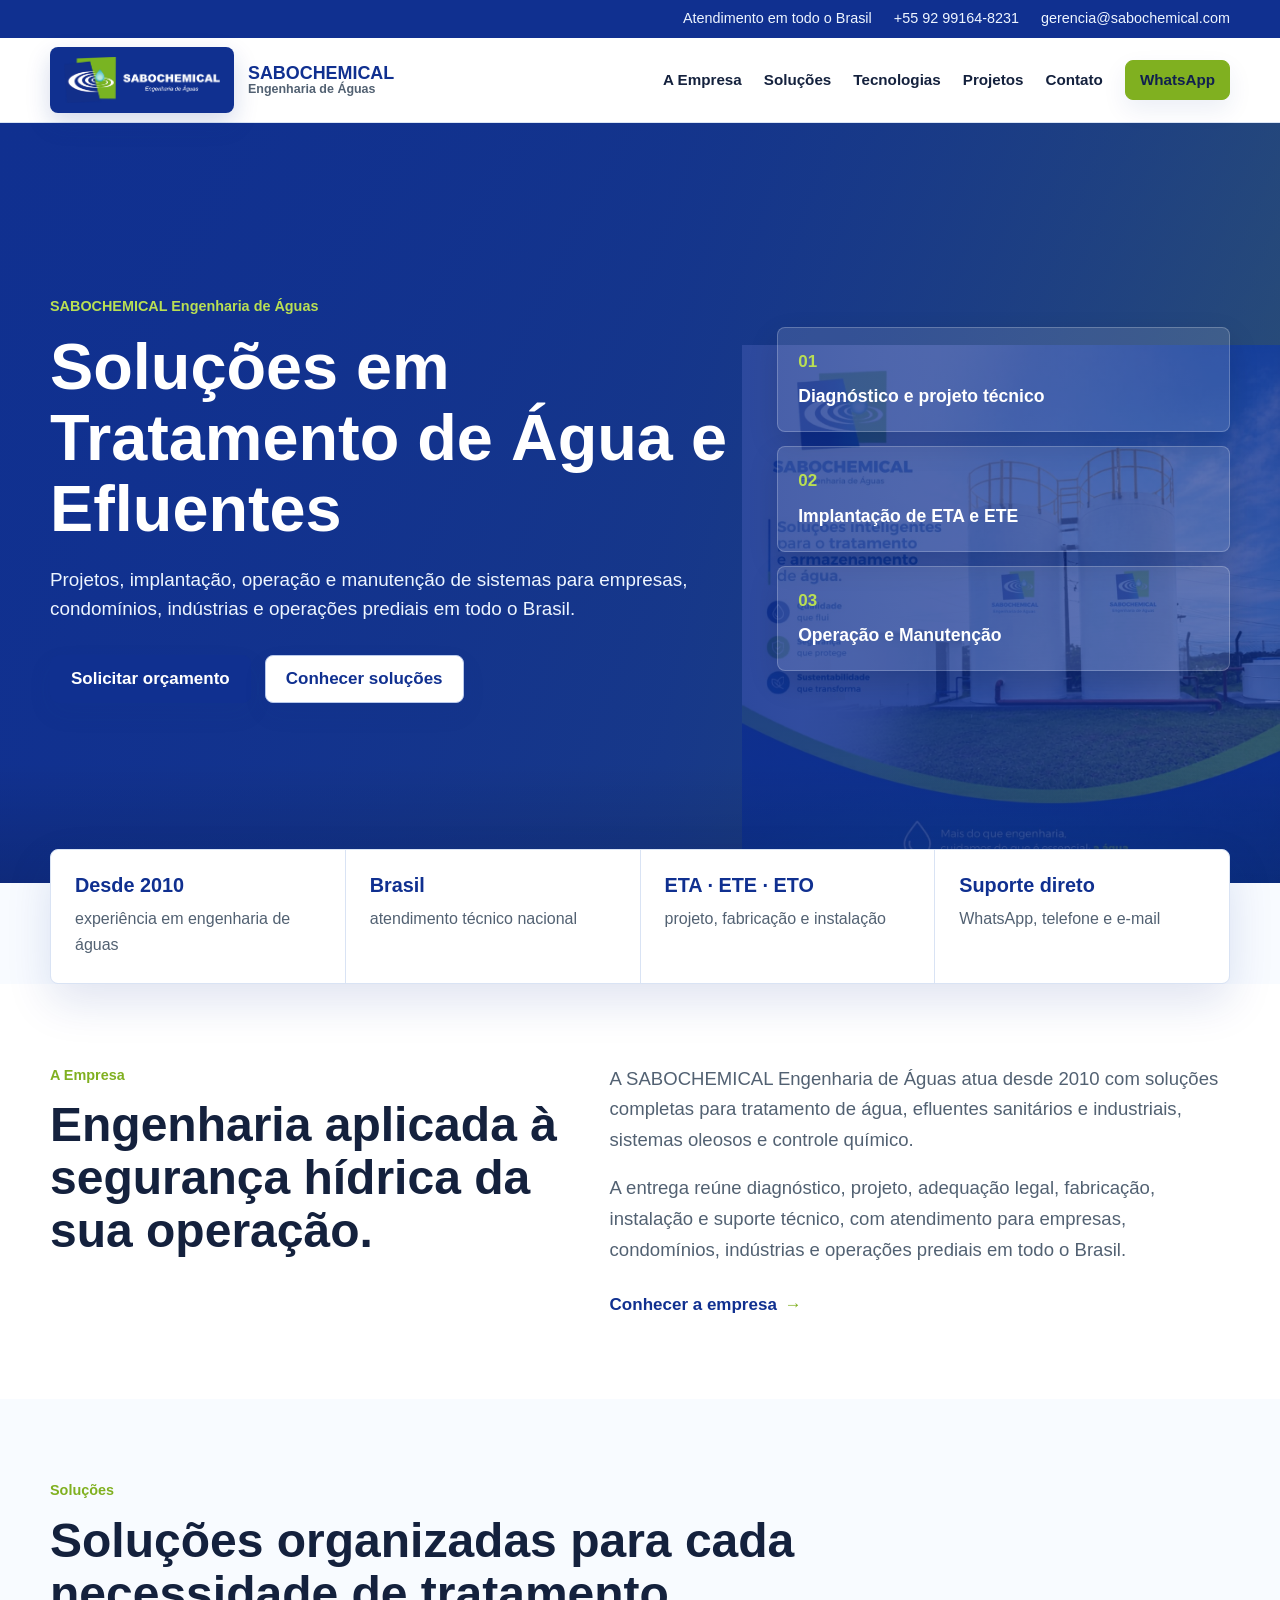
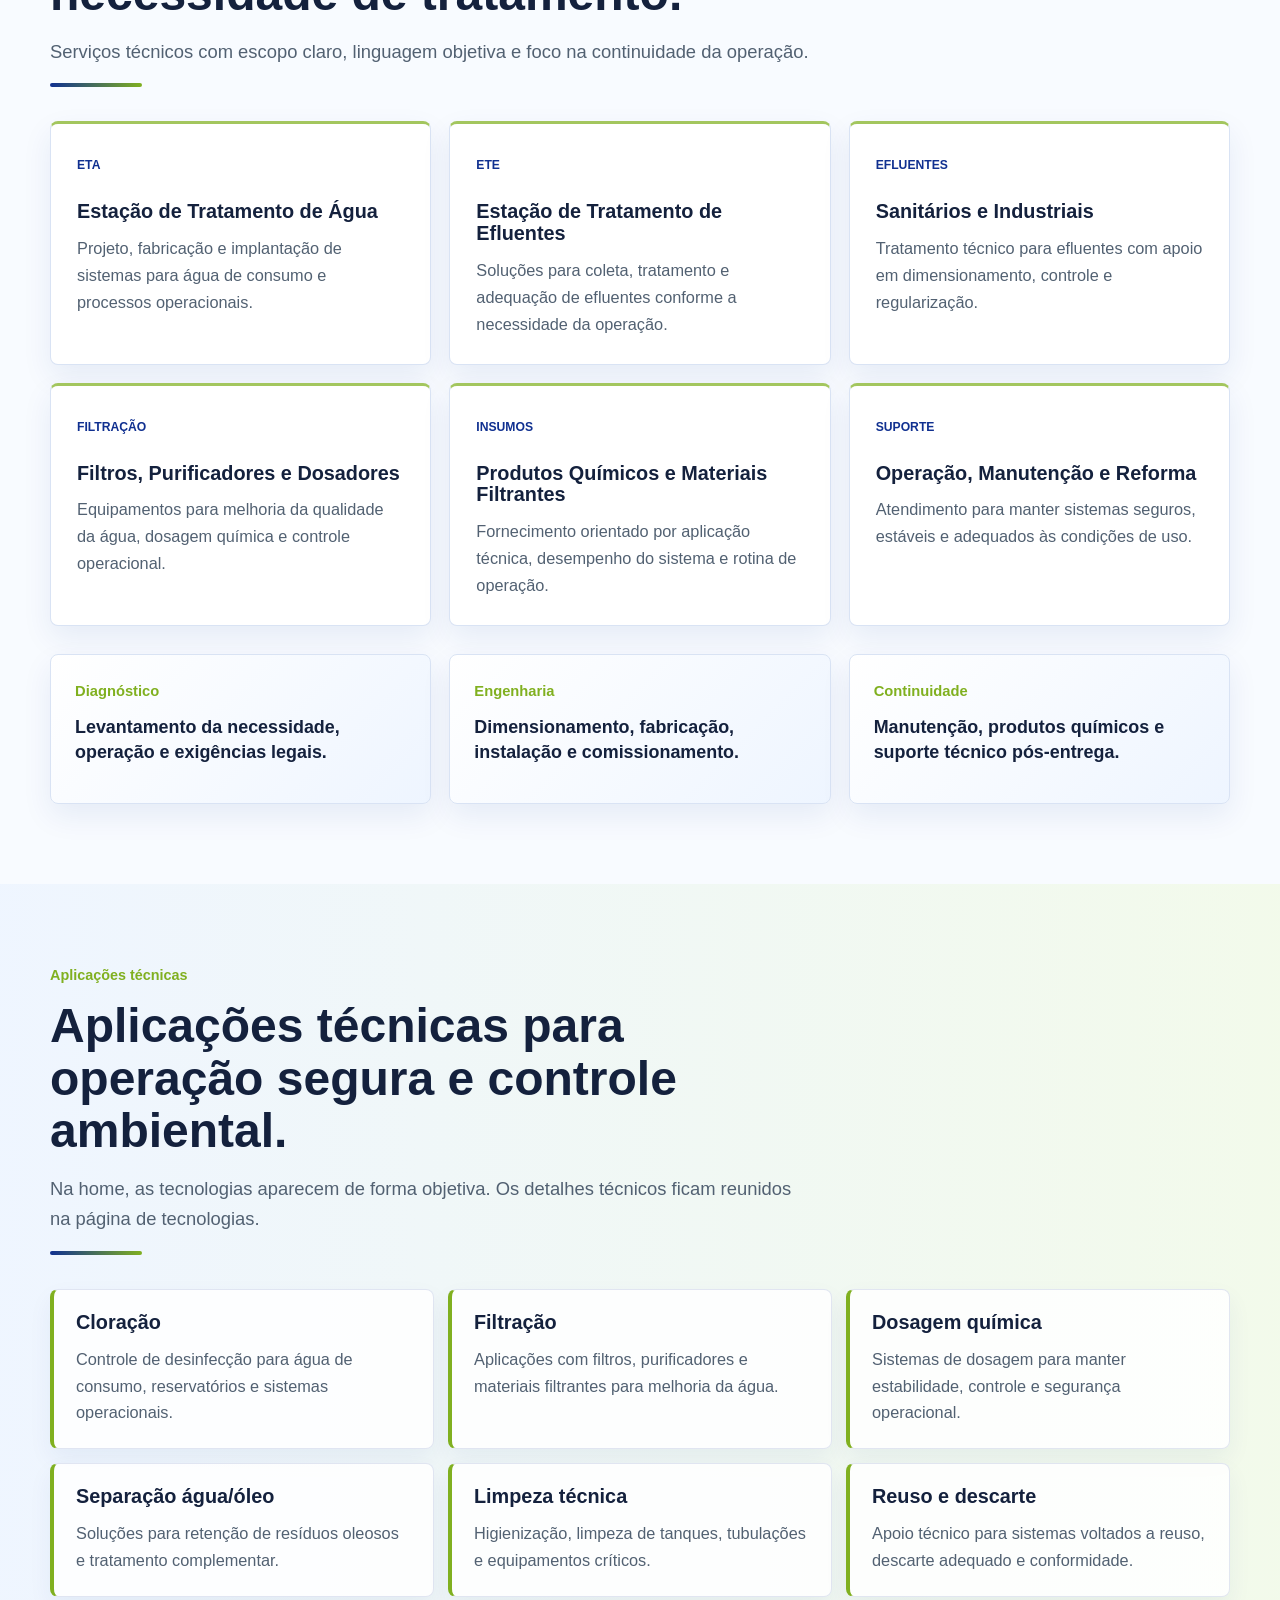
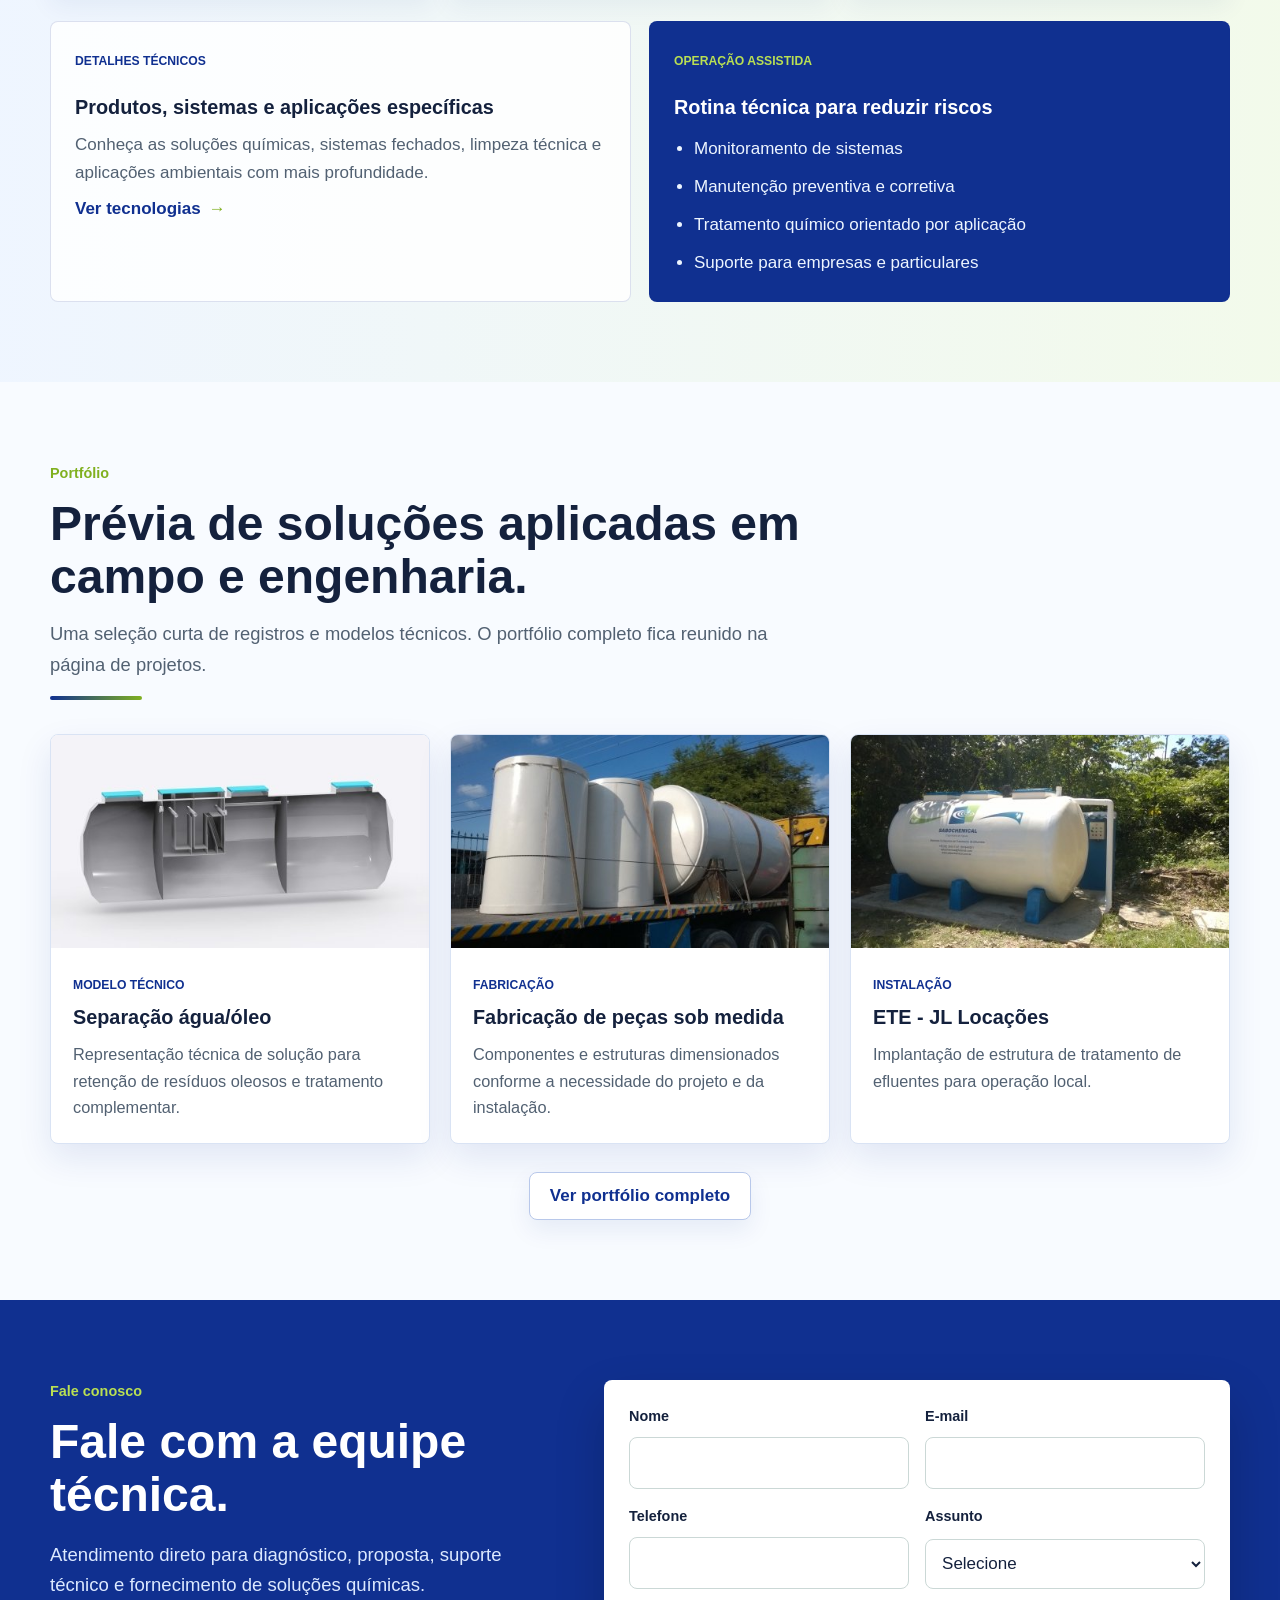
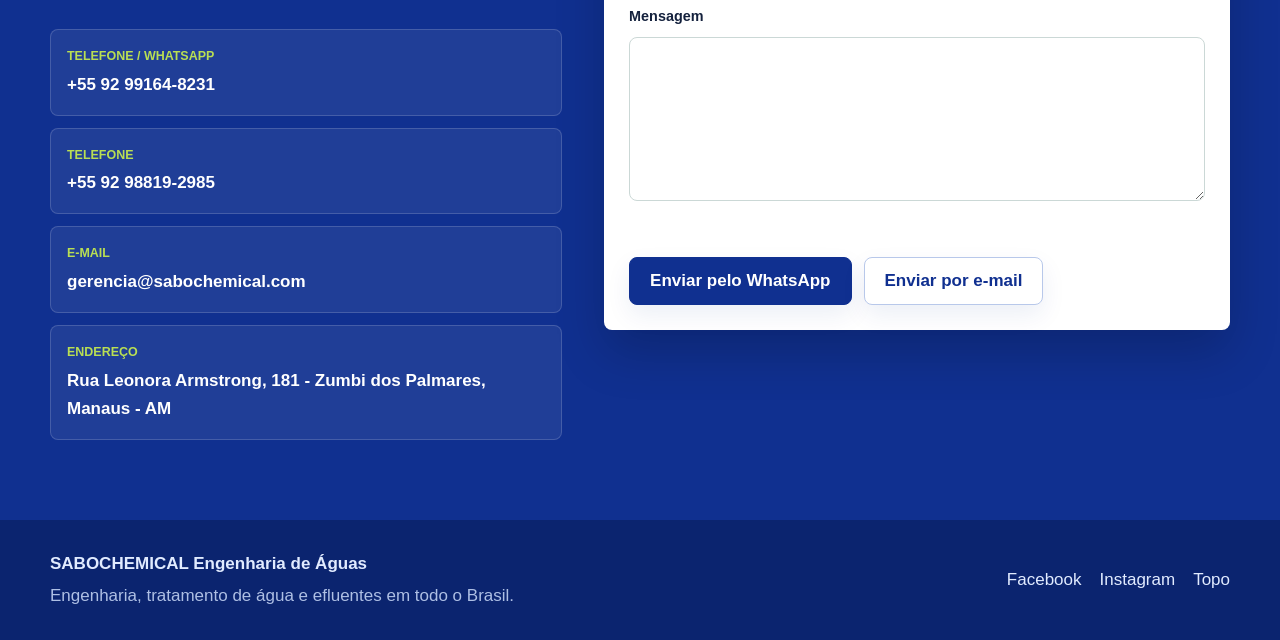
==== commit 0fe24ad7: "ajusta imagens da home" ====
--- a/index.html
+++ b/index.html
@@ -269,31 +269,45 @@
         <div class="container">
           <div class="section-heading">
             <p class="eyebrow">Portfólio</p>
-            <h2 id="projetos-title">Registros de fabricação, instalação e soluções sob medida.</h2>
+            <h2 id="projetos-title">Prévia de soluções aplicadas em campo e engenharia.</h2>
+            <p class="section-lead">Uma seleção curta de registros e modelos técnicos. O portfólio completo fica reunido na página de projetos.</p>
           </div>
 
           <div class="project-grid">
             <article class="project">
-              <img src="assets/projeto-separador-agua-oleo.jpg" alt="Projeto de caixa separadora de água e óleo executado pela SABOCHEMICAL" loading="lazy">
-              <div>
-                <h3>Caixa separadora de água e óleo</h3>
-                <p>Sistema para retenção e separação de resíduos oleosos antes do descarte ou tratamento complementar.</p>
+              <div class="project__media">
+                <img src="assets/projeto-separador-agua-oleo.jpg" width="480" height="270" alt="Modelo técnico ilustrativo de caixa separadora de água e óleo" loading="lazy" decoding="async">
+              </div>
+              <div class="project__body">
+                <span class="project__label">Modelo técnico</span>
+                <h3>Separação água/óleo</h3>
+                <p>Representação técnica de solução para retenção de resíduos oleosos e tratamento complementar.</p>
               </div>
             </article>
             <article class="project">
-              <img src="assets/projeto-pecas-sob-medida.jpg" alt="Fabricação de peças sob medida para tratamento de água e efluentes" loading="lazy">
-              <div>
+              <div class="project__media">
+                <img src="assets/projeto-pecas-sob-medida.jpg" width="480" height="270" alt="Equipamentos sob medida fabricados para sistemas de tratamento de água e efluentes" loading="lazy" decoding="async">
+              </div>
+              <div class="project__body">
+                <span class="project__label">Fabricação</span>
                 <h3>Fabricação de peças sob medida</h3>
                 <p>Componentes e estruturas dimensionados conforme a necessidade do projeto e da instalação.</p>
               </div>
             </article>
             <article class="project">
-              <img src="assets/projeto-ete-jl-locacao.jpg" alt="Estação de tratamento de efluentes para JL Locações" loading="lazy">
-              <div>
+              <div class="project__media">
+                <img src="assets/projeto-ete-jl-locacao.jpg" width="480" height="270" alt="Estação de tratamento de efluentes instalada em área operacional" loading="lazy" decoding="async">
+              </div>
+              <div class="project__body">
+                <span class="project__label">Instalação</span>
                 <h3>ETE - JL Locações</h3>
                 <p>Implantação de estrutura de tratamento de efluentes para operação local.</p>
               </div>
             </article>
+          </div>
+
+          <div class="section-action">
+            <a class="button button--secondary" href="projetos.html">Ver portfólio completo</a>
           </div>
         </div>
       </section>
--- a/styles.css
+++ b/styles.css
@@ -265,12 +265,12 @@
   overflow: hidden;
   background-color: var(--color-deep);
   background-image:
-    linear-gradient(90deg, rgba(16, 48, 144, 0.94) 0%, rgba(16, 48, 144, 0.78) 46%, rgba(128, 176, 32, 0.2) 100%),
+    linear-gradient(90deg, rgba(16, 48, 144, 0.98) 0%, rgba(16, 48, 144, 0.9) 52%, rgba(16, 48, 144, 0.72) 100%),
     url("assets/home-background.jpg"),
     linear-gradient(135deg, #103090, #80b020);
-  background-position: center, right center, center;
+  background-position: center, right bottom, center;
   background-repeat: no-repeat;
-  background-size: cover, min(52vw, 760px) auto, cover;
+  background-size: cover, min(42vw, 560px) auto, cover;
   color: #ffffff;
 }
 
@@ -751,18 +751,39 @@
   border: 1px solid var(--color-line);
   border-radius: var(--radius);
   background: #ffffff;
-  box-shadow: var(--shadow);
-}
-
-.project img {
+  box-shadow: 0 14px 34px rgba(16, 48, 144, 0.1);
+}
+
+.project__media {
+  aspect-ratio: 16 / 9;
+  overflow: hidden;
+  background: var(--color-soft);
+}
+
+.project__media img {
   width: 100%;
-  aspect-ratio: 4 / 3;
+  height: 100%;
+  aspect-ratio: 16 / 9;
   object-fit: cover;
-  background: var(--color-soft);
-}
-
-.project div {
+}
+
+.project__body {
   padding: 22px;
+}
+
+.project__label {
+  display: inline-flex;
+  margin-bottom: 12px;
+  color: var(--color-teal);
+  font-size: 0.76rem;
+  font-weight: 800;
+  text-transform: uppercase;
+}
+
+.section-action {
+  display: flex;
+  justify-content: center;
+  margin-top: 28px;
 }
 
 .contact {
@@ -1165,6 +1186,10 @@
     width: 100%;
   }
 
+  .section-action {
+    justify-content: stretch;
+  }
+
   .card {
     min-height: 0;
     padding: 22px;
@@ -1592,12 +1617,12 @@
 @media (max-width: 640px) {
   .hero {
     background-image:
-      linear-gradient(180deg, rgba(16, 48, 144, 0.96) 0%, rgba(16, 48, 144, 0.86) 54%, rgba(128, 176, 32, 0.3) 100%),
+      linear-gradient(180deg, rgba(16, 48, 144, 0.98) 0%, rgba(16, 48, 144, 0.92) 58%, rgba(16, 48, 144, 0.82) 100%),
       url("assets/home-background.jpg"),
       linear-gradient(135deg, #103090, #80b020);
-    background-position: center, center bottom, center;
+    background-position: center, right bottom, center;
     background-repeat: no-repeat;
-    background-size: cover, min(96vw, 520px) auto, cover;
+    background-size: cover, min(82vw, 360px) auto, cover;
   }
 
   .page-hero {
--- a/styles.css
+++ b/styles.css
@@ -265,12 +265,12 @@
   overflow: hidden;
   background-color: var(--color-deep);
   background-image:
-    linear-gradient(90deg, rgba(16, 48, 144, 0.94) 0%, rgba(16, 48, 144, 0.78) 46%, rgba(128, 176, 32, 0.2) 100%),
+    linear-gradient(90deg, rgba(16, 48, 144, 0.98) 0%, rgba(16, 48, 144, 0.9) 52%, rgba(16, 48, 144, 0.72) 100%),
     url("assets/home-background.jpg"),
     linear-gradient(135deg, #103090, #80b020);
-  background-position: center, right center, center;
+  background-position: center, right bottom, center;
   background-repeat: no-repeat;
-  background-size: cover, min(52vw, 760px) auto, cover;
+  background-size: cover, min(42vw, 560px) auto, cover;
   color: #ffffff;
 }
 
@@ -751,18 +751,39 @@
   border: 1px solid var(--color-line);
   border-radius: var(--radius);
   background: #ffffff;
-  box-shadow: var(--shadow);
-}
-
-.project img {
+  box-shadow: 0 14px 34px rgba(16, 48, 144, 0.1);
+}
+
+.project__media {
+  aspect-ratio: 16 / 9;
+  overflow: hidden;
+  background: var(--color-soft);
+}
+
+.project__media img {
   width: 100%;
-  aspect-ratio: 4 / 3;
+  height: 100%;
+  aspect-ratio: 16 / 9;
   object-fit: cover;
-  background: var(--color-soft);
-}
-
-.project div {
+}
+
+.project__body {
   padding: 22px;
+}
+
+.project__label {
+  display: inline-flex;
+  margin-bottom: 12px;
+  color: var(--color-teal);
+  font-size: 0.76rem;
+  font-weight: 800;
+  text-transform: uppercase;
+}
+
+.section-action {
+  display: flex;
+  justify-content: center;
+  margin-top: 28px;
 }
 
 .contact {
@@ -1165,6 +1186,10 @@
     width: 100%;
   }
 
+  .section-action {
+    justify-content: stretch;
+  }
+
   .card {
     min-height: 0;
     padding: 22px;
@@ -1592,12 +1617,12 @@
 @media (max-width: 640px) {
   .hero {
     background-image:
-      linear-gradient(180deg, rgba(16, 48, 144, 0.96) 0%, rgba(16, 48, 144, 0.86) 54%, rgba(128, 176, 32, 0.3) 100%),
+      linear-gradient(180deg, rgba(16, 48, 144, 0.98) 0%, rgba(16, 48, 144, 0.92) 58%, rgba(16, 48, 144, 0.82) 100%),
       url("assets/home-background.jpg"),
       linear-gradient(135deg, #103090, #80b020);
-    background-position: center, center bottom, center;
+    background-position: center, right bottom, center;
     background-repeat: no-repeat;
-    background-size: cover, min(96vw, 520px) auto, cover;
+    background-size: cover, min(82vw, 360px) auto, cover;
   }
 
   .page-hero {
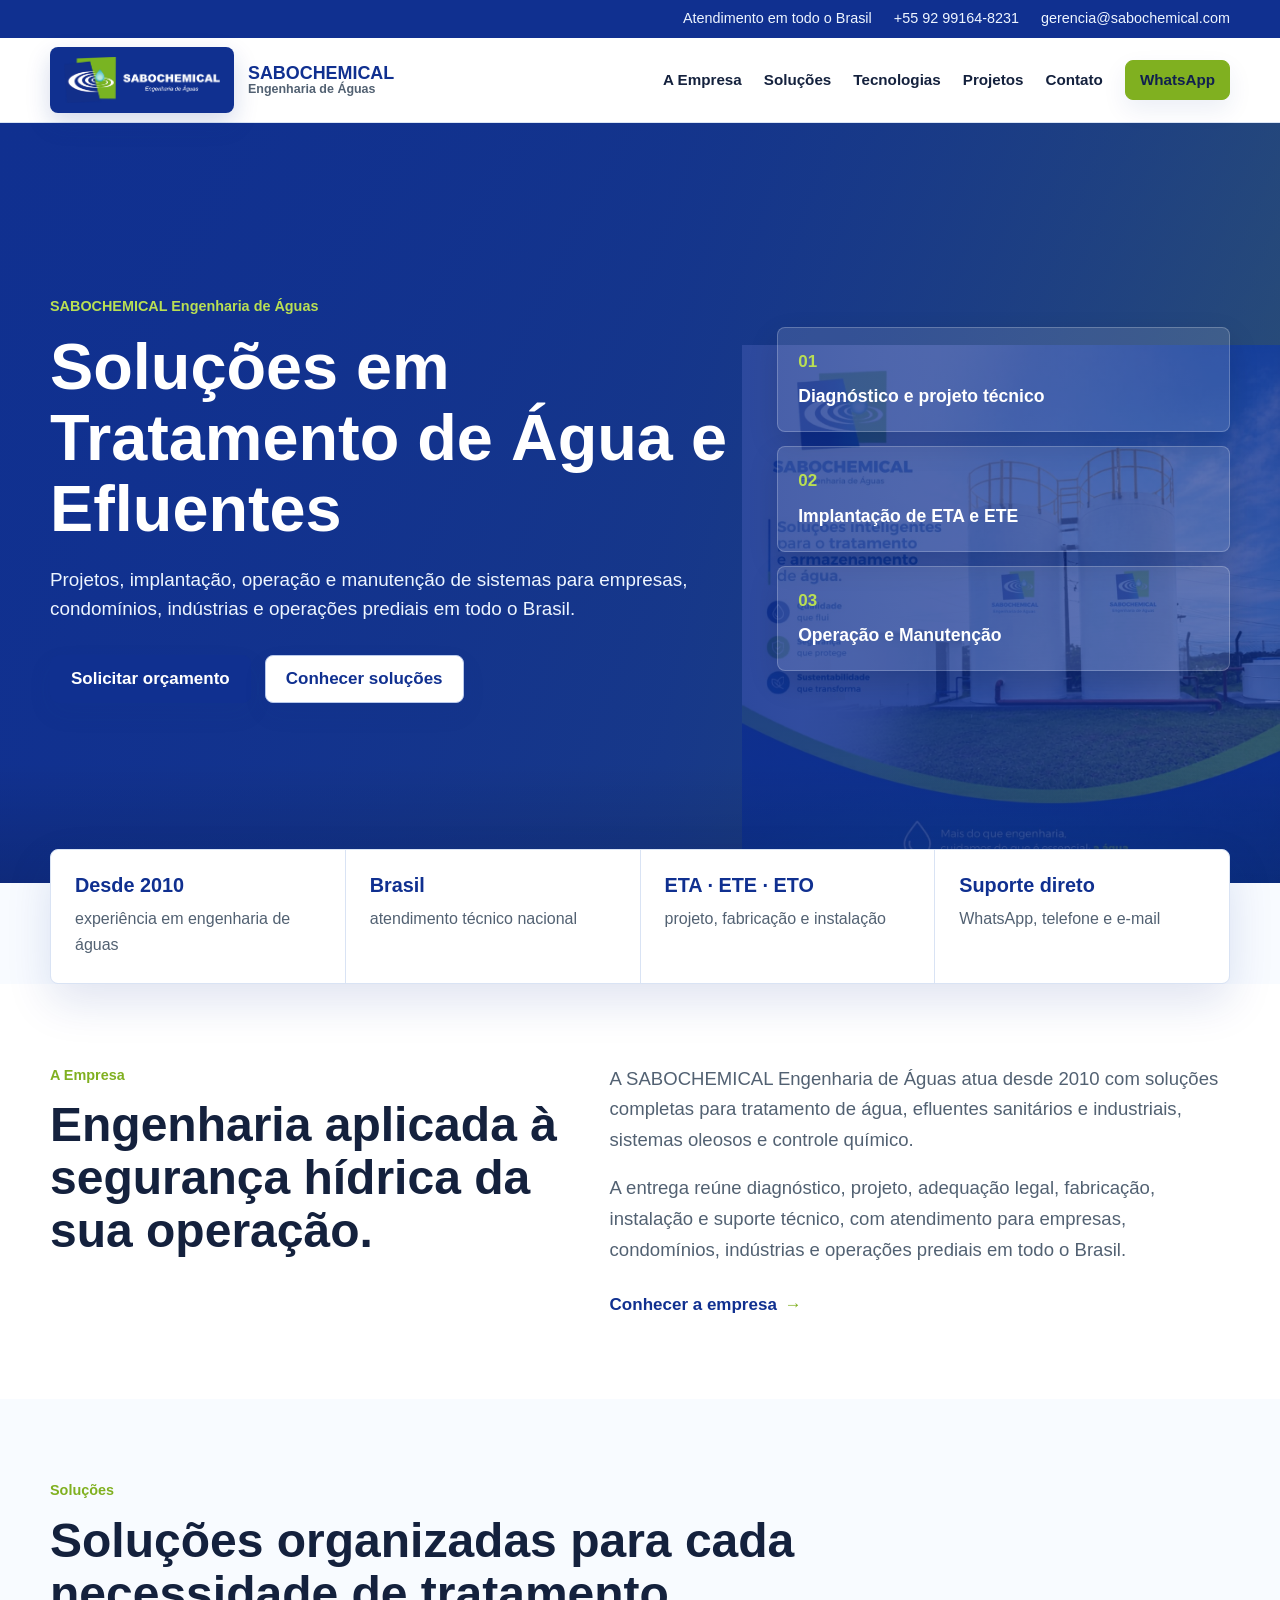
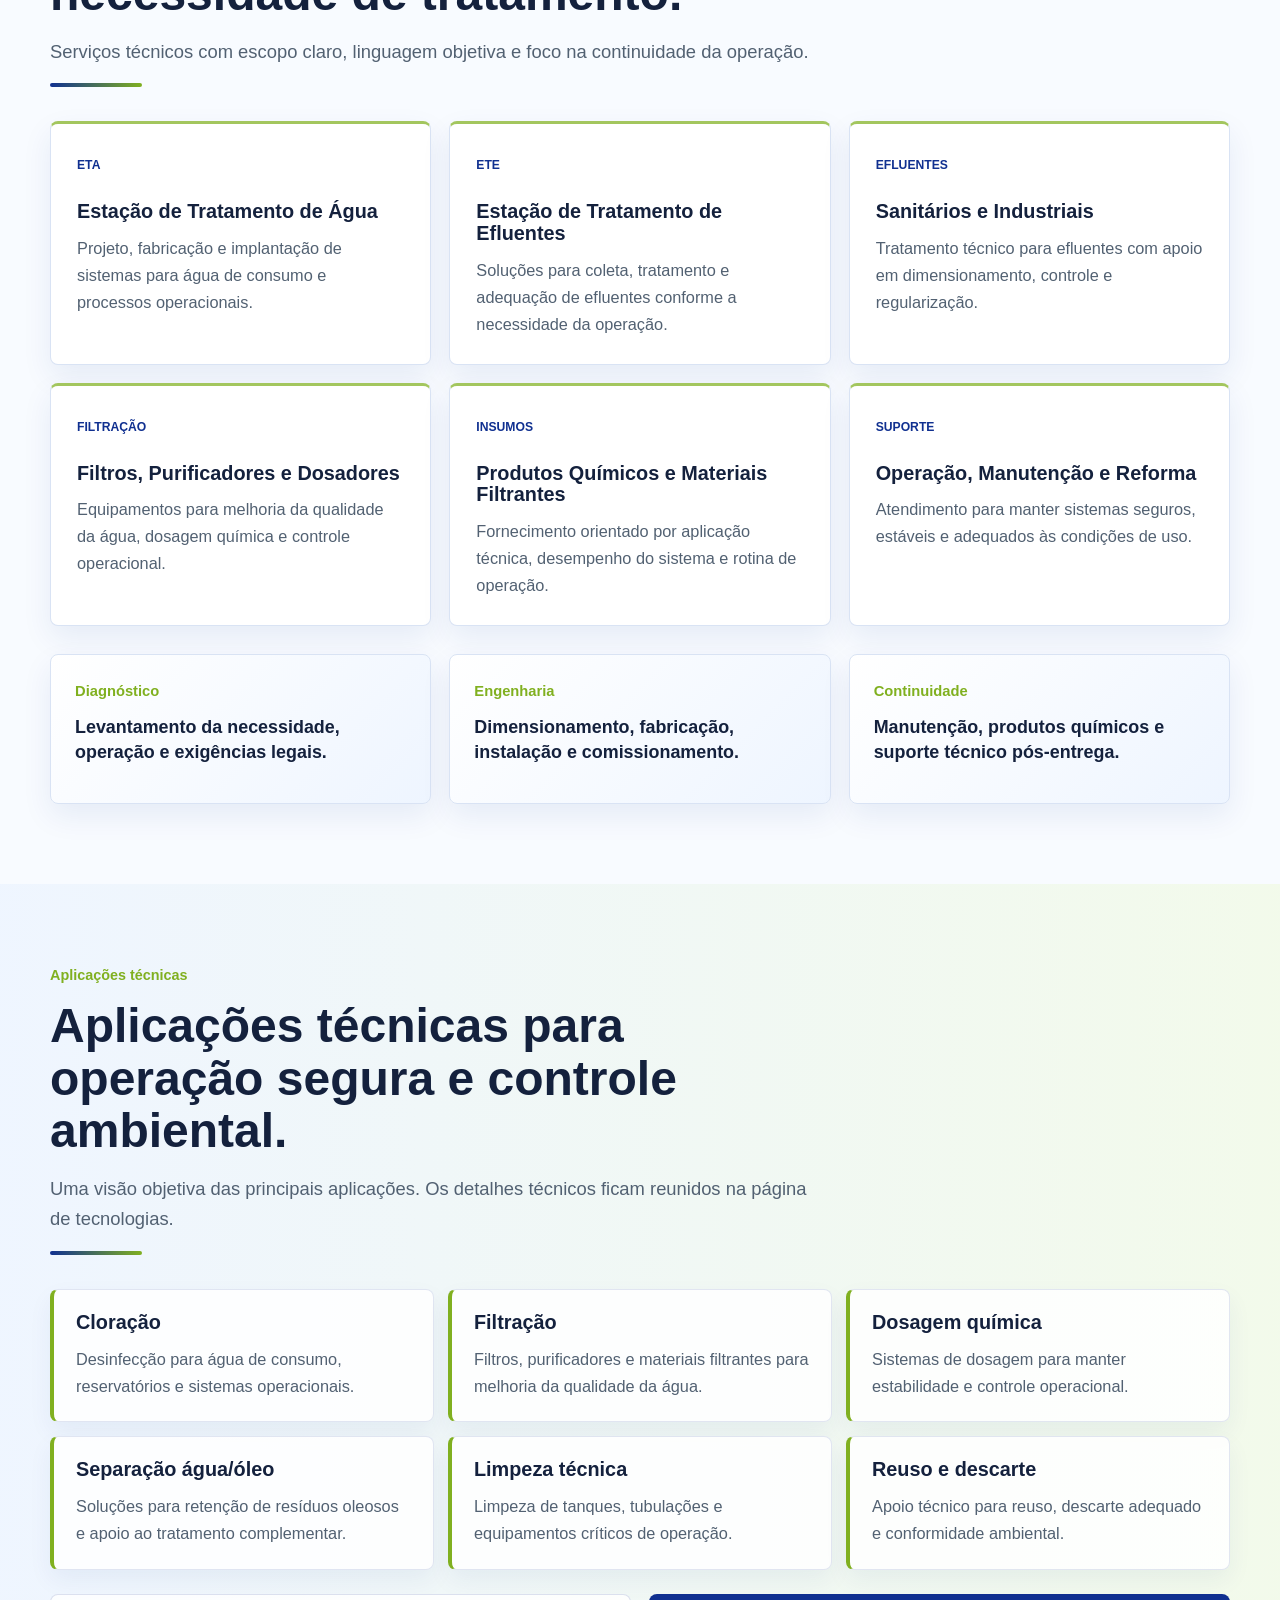
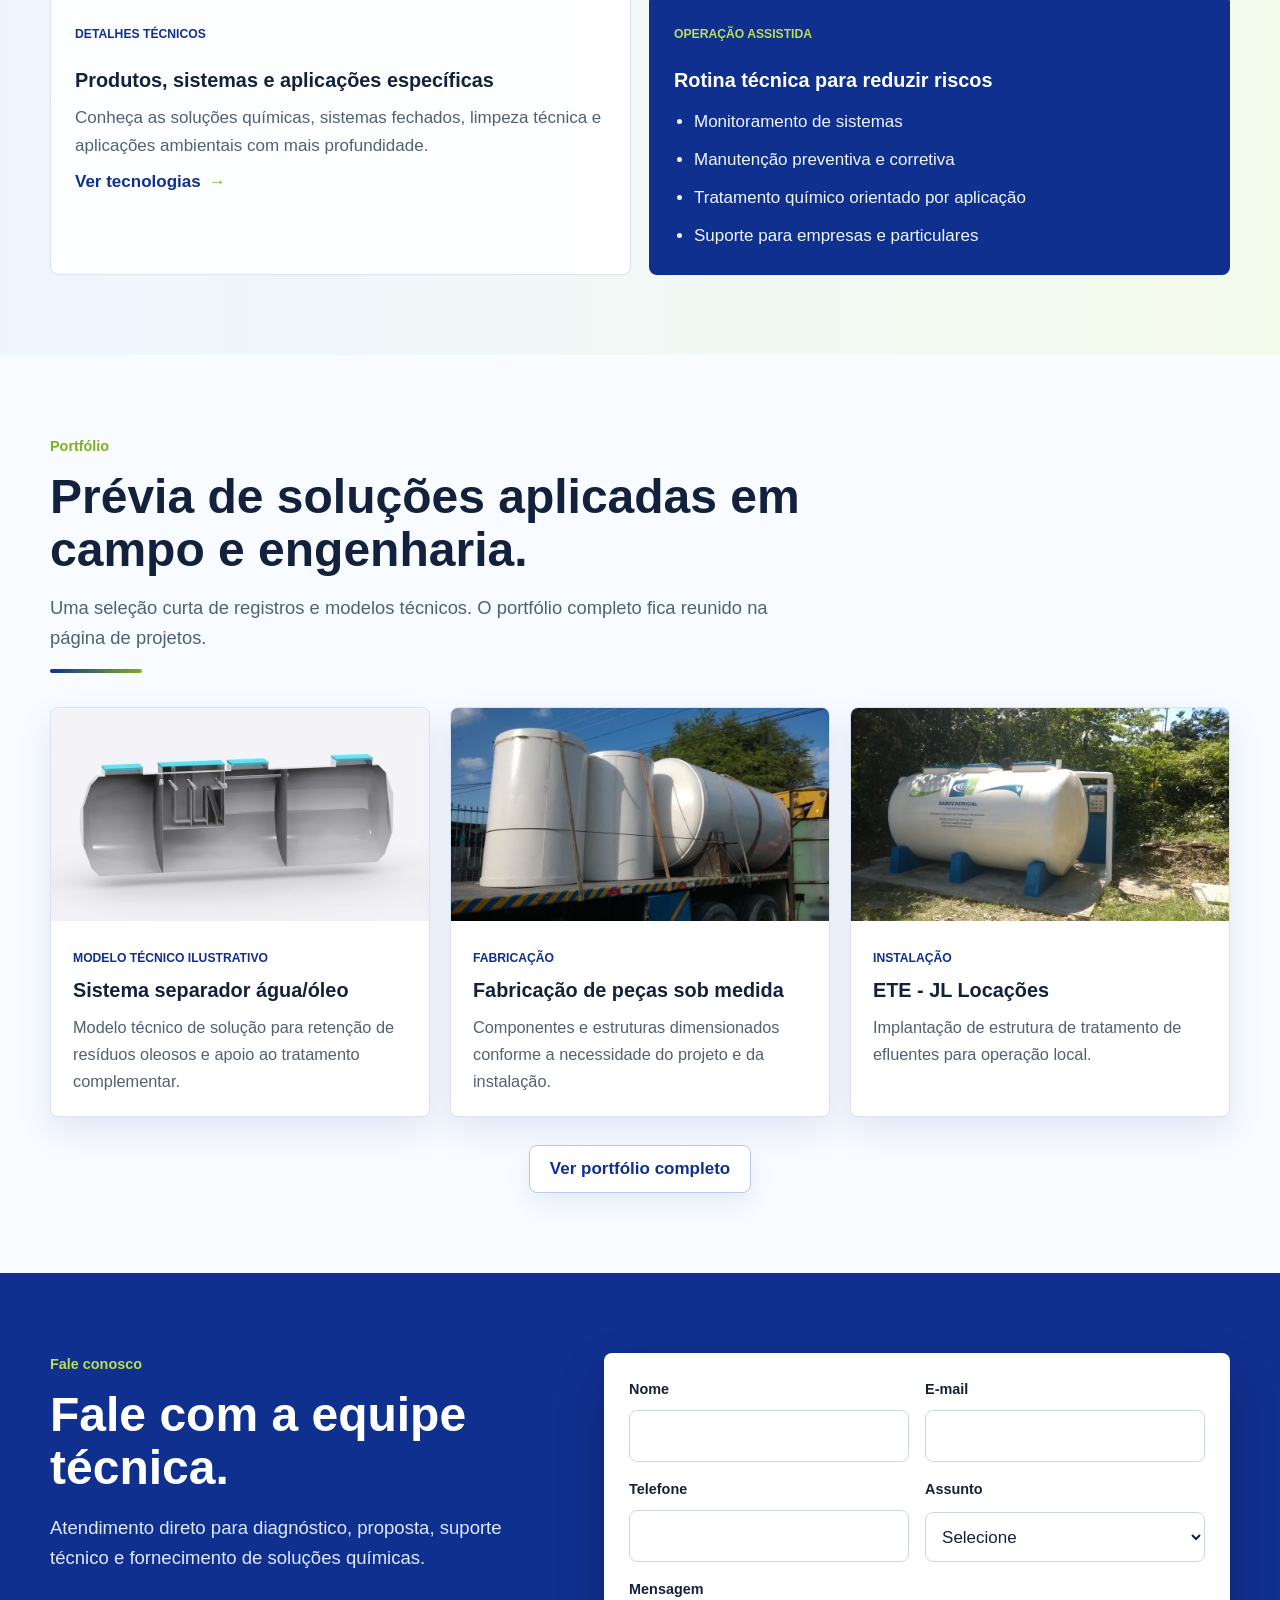
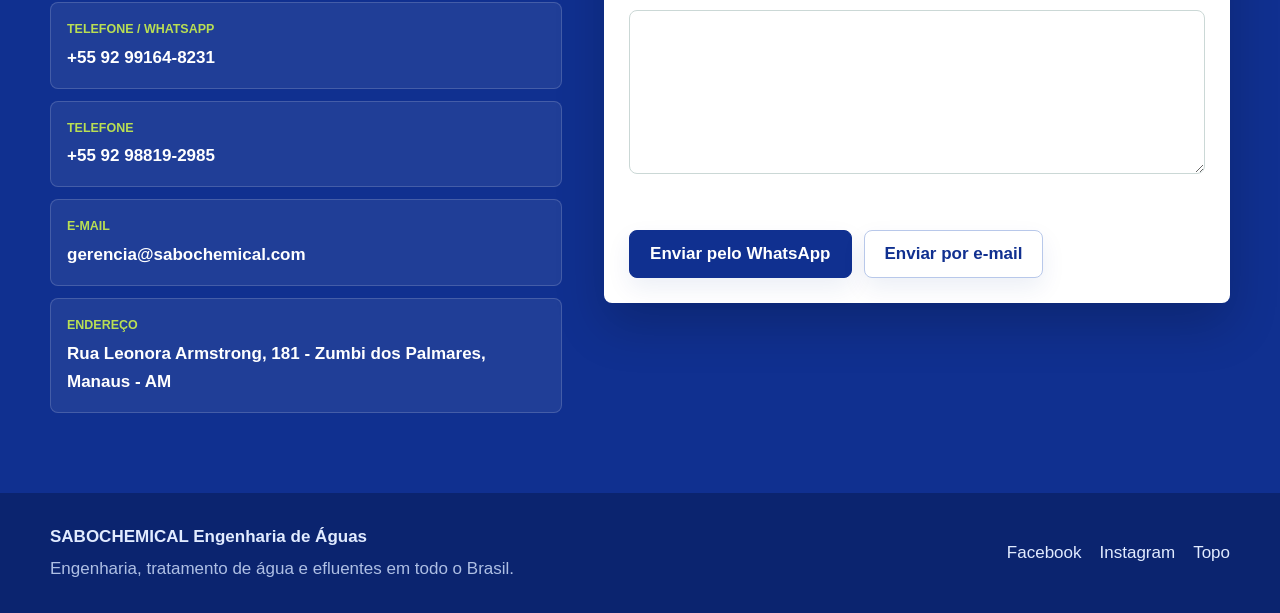
==== commit 5426d5c3: "ajusta textos finos da home" ====
--- a/index.html
+++ b/index.html
@@ -214,33 +214,33 @@
           <div class="section-heading">
             <p class="eyebrow">Aplicações técnicas</p>
             <h2 id="tecnologias-title">Aplicações técnicas para operação segura e controle ambiental.</h2>
-            <p class="section-lead">Na home, as tecnologias aparecem de forma objetiva. Os detalhes técnicos ficam reunidos na página de tecnologias.</p>
+            <p class="section-lead">Uma visão objetiva das principais aplicações. Os detalhes técnicos ficam reunidos na página de tecnologias.</p>
           </div>
 
           <div class="technology-list">
             <article>
               <h3>Cloração</h3>
-              <p>Controle de desinfecção para água de consumo, reservatórios e sistemas operacionais.</p>
+              <p>Desinfecção para água de consumo, reservatórios e sistemas operacionais.</p>
             </article>
             <article>
               <h3>Filtração</h3>
-              <p>Aplicações com filtros, purificadores e materiais filtrantes para melhoria da água.</p>
+              <p>Filtros, purificadores e materiais filtrantes para melhoria da qualidade da água.</p>
             </article>
             <article>
               <h3>Dosagem química</h3>
-              <p>Sistemas de dosagem para manter estabilidade, controle e segurança operacional.</p>
+              <p>Sistemas de dosagem para manter estabilidade e controle operacional.</p>
             </article>
             <article>
               <h3>Separação água/óleo</h3>
-              <p>Soluções para retenção de resíduos oleosos e tratamento complementar.</p>
+              <p>Soluções para retenção de resíduos oleosos e apoio ao tratamento complementar.</p>
             </article>
             <article>
               <h3>Limpeza técnica</h3>
-              <p>Higienização, limpeza de tanques, tubulações e equipamentos críticos.</p>
+              <p>Limpeza de tanques, tubulações e equipamentos críticos de operação.</p>
             </article>
             <article>
               <h3>Reuso e descarte</h3>
-              <p>Apoio técnico para sistemas voltados a reuso, descarte adequado e conformidade.</p>
+              <p>Apoio técnico para reuso, descarte adequado e conformidade ambiental.</p>
             </article>
           </div>
 
@@ -276,12 +276,12 @@
           <div class="project-grid">
             <article class="project">
               <div class="project__media">
-                <img src="assets/projeto-separador-agua-oleo.jpg" width="480" height="270" alt="Modelo técnico ilustrativo de caixa separadora de água e óleo" loading="lazy" decoding="async">
+                <img src="assets/projeto-separador-agua-oleo.jpg" width="480" height="270" alt="Modelo técnico ilustrativo de sistema separador água/óleo" loading="lazy" decoding="async">
               </div>
               <div class="project__body">
-                <span class="project__label">Modelo técnico</span>
-                <h3>Separação água/óleo</h3>
-                <p>Representação técnica de solução para retenção de resíduos oleosos e tratamento complementar.</p>
+                <span class="project__label">Modelo técnico ilustrativo</span>
+                <h3>Sistema separador água/óleo</h3>
+                <p>Modelo técnico de solução para retenção de resíduos oleosos e apoio ao tratamento complementar.</p>
               </div>
             </article>
             <article class="project">
